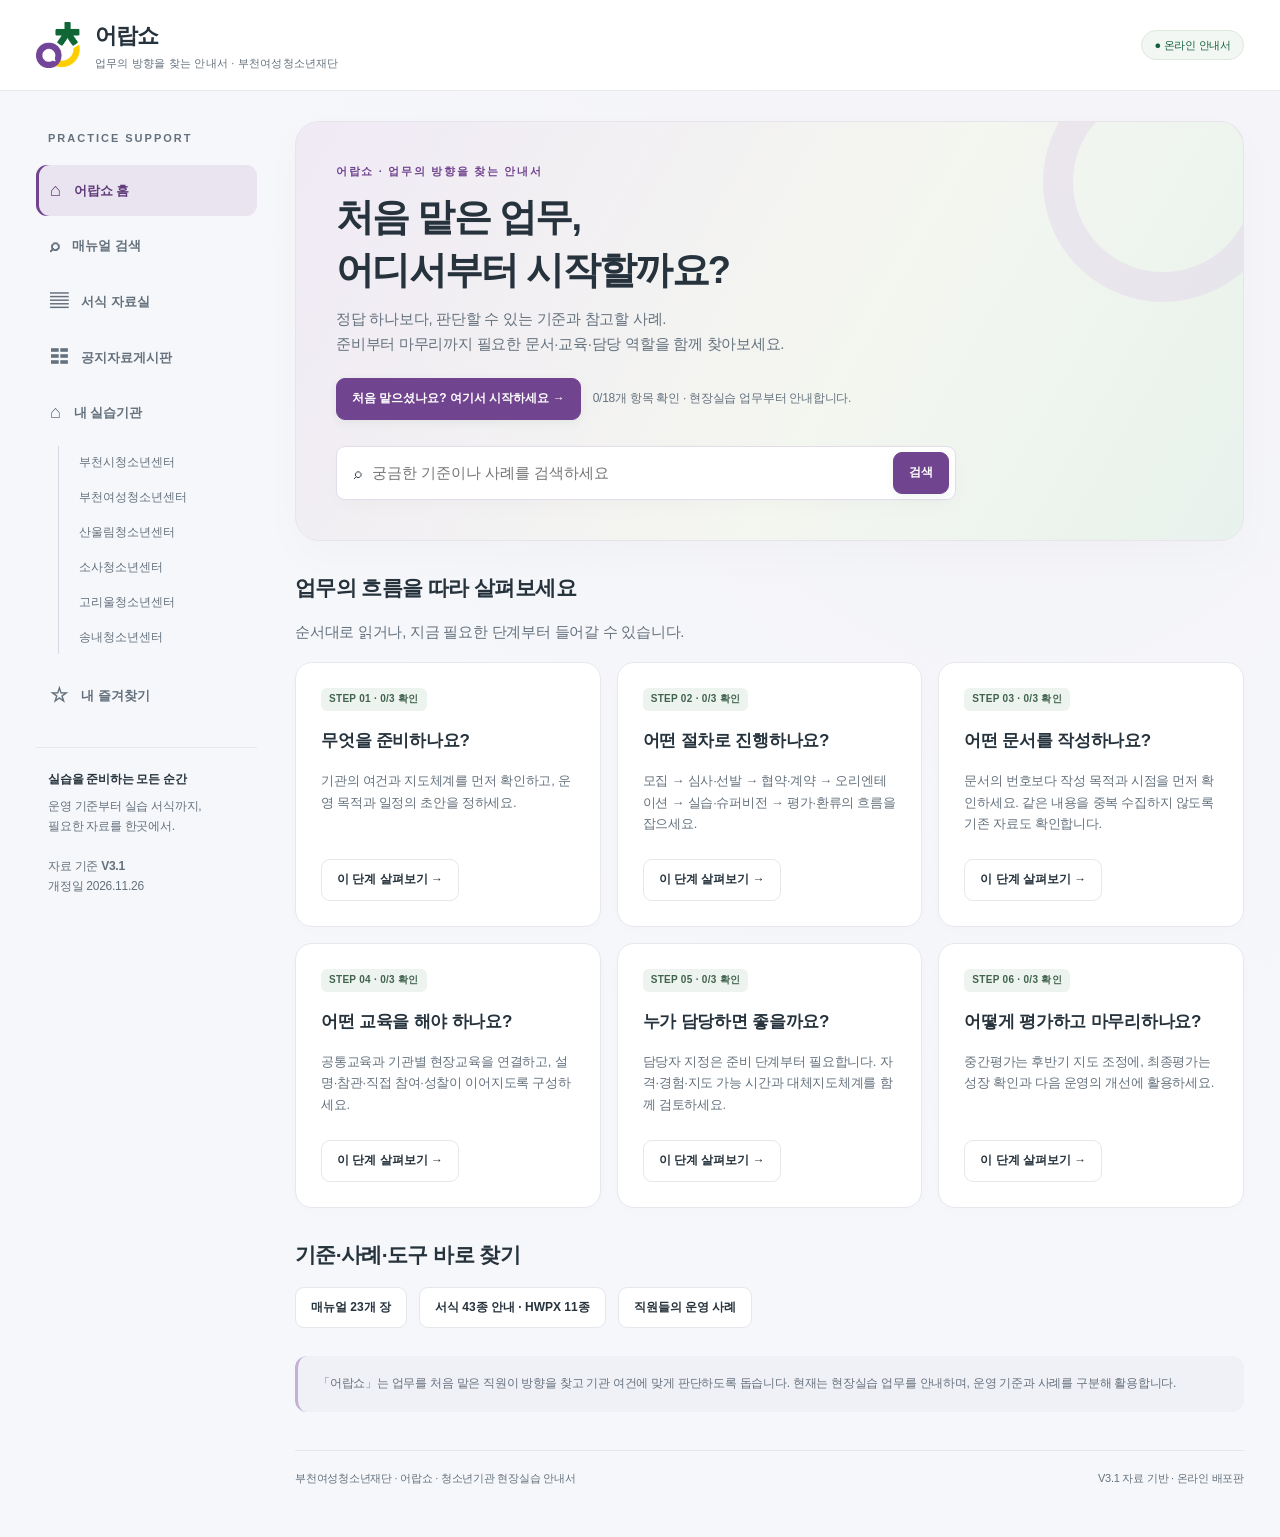
==== index.html @ 809177df "Reorder and simplify the homepage sidebar menu" ====
<!DOCTYPE html>
<html lang="ko"><head><meta charset="utf-8"><meta name="viewport" content="width=device-width,initial-scale=1"><meta name="theme-color" content="#164e47"><title>어랍쇼 · 업무의 방향을 찾는 안내서</title>
<style>
:root{--ink:#183d38;--green:#176456;--mint:#e6f0e9;--paper:#f5f6f2;--line:#dce3dd;--muted:#667873}*{box-sizing:border-box}body{margin:0;background:var(--paper);color:var(--ink);font-family:"Malgun Gothic","맑은 고딕",sans-serif;font-size:15px;line-height:1.65}button,input,select,textarea{font:inherit}button,a,input,select,textarea{outline-offset:4px}button,a{touch-action:manipulation}button{cursor:pointer}button:disabled{cursor:default;opacity:.5}a{color:inherit}header{background:#fff;border-bottom:1px solid var(--line);position:sticky;top:0;z-index:5}.top{max-width:1320px;margin:auto;display:flex;align-items:center;justify-content:space-between;padding:20px 36px;gap:20px}.brand{display:flex;gap:13px;align-items:center;text-decoration:none}.logo{display:grid;place-items:center;width:43px;height:43px;border-radius:14px;background:var(--green);color:#fff;font-size:24px;font-weight:bold}.brand strong{display:block;font-size:16px;letter-spacing:-.5px}.brand small{display:block;font-size:11px;color:var(--muted);letter-spacing:1px}.mode{font-size:12px;border:1px solid #ccd9d0;border-radius:30px;padding:5px 12px;color:var(--green)}.wrap{max-width:1320px;margin:auto;padding:30px 36px 50px;display:grid;grid-template-columns:205px minmax(0,1fr);gap:38px}aside{position:sticky;top:110px;height:max-content}aside .eyebrow{margin:8px 12px 17px;font-size:11px;letter-spacing:2px;color:var(--muted)}nav{display:grid;gap:7px}nav button{display:flex;gap:13px;align-items:center;background:none;border:0;text-align:left;color:var(--muted);padding:13px 16px;border-radius:9px;font-weight:600}nav button.active{background:var(--green);color:#fff}nav span{font-size:18px}.aside-note{border-top:1px solid var(--line);margin-top:38px;padding:22px 12px;font-size:12px;color:var(--muted)}.aside-note strong{display:block;color:var(--ink);margin-bottom:8px}main{min-width:0}.eyebrow{font-size:11px;letter-spacing:2px;font-weight:bold;color:var(--green)}h1{font-size:34px;line-height:1.4;letter-spacing:-1.6px;margin:10px 0}h2{font-size:21px;letter-spacing:-.6px;margin:0 0 8px}h3{font-size:17px;margin:6px 0}.sub{color:var(--muted);margin:0}.hero{border-radius:18px;background:#e6eee5;padding:34px 38px;position:relative;overflow:hidden}.hero:after{content:'↗';position:absolute;right:25px;top:0;font-size:180px;line-height:1.4;color:#c9ddcc;pointer-events:none}.hero>*{position:relative;z-index:1}.hero h1{max-width:650px}.hero p{max-width:600px}.hero .search{max-width:620px;margin-top:25px}.search{display:flex;align-items:center;gap:10px;background:#fff;border:1px solid #ccd9d0;border-radius:9px;padding:5px 6px 5px 17px}.search input{border:0;background:none;width:100%;min-width:0;padding:8px 0;outline:none}.btn{white-space:nowrap;flex-shrink:0;border:1px solid var(--line);background:#fff;border-radius:7px;padding:9px 15px;color:var(--ink);text-decoration:none;display:inline-flex;align-items:center;justify-content:center;gap:8px;font-size:13px;font-weight:600}.btn.primary{background:var(--green);color:#fff;border-color:var(--green)}.btn.danger{color:#a73e3e}.btn:hover{filter:brightness(.96)}.stats{display:grid;grid-template-columns:repeat(3,1fr);gap:15px;margin:22px 0 30px}.stat{background:#fff;border:1px solid var(--line);border-radius:11px;padding:18px 22px;display:flex;justify-content:space-between;align-items:center}.stat strong{font-size:28px;font-weight:500}.stat small{display:block;color:var(--muted);font-size:12px}.sectionhead{display:flex;justify-content:space-between;align-items:center;margin:27px 0 14px;gap:12px}.sectionhead h2{margin:0}.textbtn{border:0;background:none;color:var(--green);font-size:13px;padding:5px}.cards{display:grid;grid-template-columns:repeat(3,1fr);gap:16px}.card{background:#fff;border:1px solid var(--line);border-radius:12px;padding:23px;display:flex;flex-direction:column;gap:10px;min-width:0}.card p{font-size:13px;color:var(--muted);margin:0}.card .actions{margin-top:auto;padding-top:15px;display:flex;gap:8px;flex-wrap:wrap}.badge{display:inline-block;align-self:flex-start;font-size:11px;padding:3px 8px;border-radius:4px;background:var(--mint);color:var(--green);font-weight:bold}.card .number{font-size:12px;color:var(--muted)}.panel{background:#fff;border:1px solid var(--line);border-radius:12px;overflow:hidden}.notice-row{display:flex;align-items:center;gap:15px;width:100%;padding:17px 22px;border:0;border-bottom:1px solid #edf0eb;background:#fff;text-align:left;color:var(--ink)}.notice-row:last-child{border:0}.notice-row .title{flex:1}.notice-row small{color:var(--muted)}.bottom-note{margin-top:28px;padding:18px 20px;background:#ebeee7;border-radius:9px;font-size:12px;color:var(--muted)}.pagehead{margin:5px 0 25px}.toolbar{display:flex;gap:10px;align-items:center;flex-wrap:wrap;margin:20px 0}.toolbar .search{flex:1;min-width:200px}.toolbar select{padding:11px;border:1px solid var(--line);border-radius:7px;background:#fff;color:var(--ink)}.chips{display:flex;gap:7px;flex-wrap:wrap;margin:18px 0}.chip{border:1px solid var(--line);background:#fff;padding:6px 13px;border-radius:25px;color:var(--muted);font-size:12px}.chip.active{background:var(--ink);color:#fff;border-color:var(--ink)}.results-meta{font-size:12px;color:var(--muted);margin:16px 0}.result{display:block;width:100%;padding:22px;background:#fff;border:1px solid var(--line);border-radius:10px;text-align:left;margin-bottom:11px;color:var(--ink)}.result p{margin:8px 0 0;color:var(--muted);font-size:13px}.result h3{margin:7px 0}.result:hover{border-color:var(--green)}mark{background:#f7e69a;color:#173e37;padding:0 2px}.empty{text-align:center;padding:55px 20px;color:var(--muted);border:1px dashed var(--line);border-radius:12px}.manual-layout{display:grid;grid-template-columns:240px minmax(0,1fr);gap:20px}.toc{max-height:75vh;overflow:auto;position:sticky;top:120px;padding:16px;background:#fff;border:1px solid var(--line);border-radius:10px}.toc button{display:block;width:100%;text-align:left;border:0;background:none;padding:8px;color:var(--muted);font-size:12px;border-radius:5px}.toc button.active{background:var(--mint);color:var(--green);font-weight:bold}.article{background:#fff;border:1px solid var(--line);border-radius:12px;padding:28px}.prose{white-space:pre-wrap;overflow-wrap:anywhere;color:#344f49;font-size:14px;line-height:1.95}.article h2{font-size:23px;margin:14px 0 20px}.article-tools{display:flex;gap:8px;flex-wrap:wrap}.pager{display:flex;gap:6px;justify-content:center;margin:22px 0}.pager button{padding:6px 12px;border:1px solid var(--line);border-radius:5px;background:#fff}.pager button.active{background:var(--green);color:#fff}dialog{width:min(740px,calc(100% - 30px));max-height:90vh;border:0;border-radius:15px;padding:28px;color:var(--ink);box-shadow:0 30px 100px #14382e33}dialog::backdrop{background:#102c2966;backdrop-filter:blur(3px)}.dialoghead{display:flex;justify-content:space-between;align-items:center;gap:12px;margin-bottom:20px}.close{background:#eef1eb;border:0;border-radius:50%;width:32px;height:32px;color:var(--ink);font-size:20px}.field{display:grid;gap:5px;margin:14px 0}.field label{font-size:13px;font-weight:600}.field input,.field textarea,.field select{width:100%;border:1px solid #c9d5cd;border-radius:6px;padding:10px;background:#fff;color:var(--ink)}textarea{resize:vertical;min-height:170px}.row{display:flex;gap:12px;align-items:center;flex-wrap:wrap}.field.half{flex:1;min-width:160px}.hint{font-size:12px;color:var(--muted)}.toast{position:fixed;bottom:28px;left:50%;transform:translateX(-50%);background:var(--ink);color:white;border-radius:9px;padding:12px 24px;z-index:30;font-size:13px;max-width:90vw}.postmeta{font-size:12px;color:var(--muted);margin:10px 0 20px}.filelist{display:flex;gap:8px;flex-wrap:wrap;margin:18px 0}.fav{float:right;border:0;background:none;font-size:19px;color:#9a702b}footer{font-size:11px;color:var(--muted);margin-top:38px;padding-top:18px;border-top:1px solid var(--line);display:flex;justify-content:space-between;gap:10px}.setting{padding:25px;background:#fff;border:1px solid var(--line);border-radius:12px;margin:15px 0}.setting p{color:var(--muted);font-size:13px}.hidden{display:none!important}.skip{position:absolute;top:-80px}.skip:focus{top:0;background:white;z-index:50;padding:10px}input[type=checkbox]{accent-color:var(--green)}@media(max-width:1050px){.wrap{grid-template-columns:175px minmax(0,1fr);gap:22px;padding:25px}.cards{grid-template-columns:repeat(2,1fr)}.hero{padding:28px}.manual-layout{grid-template-columns:1fr}.toc{position:static;max-height:200px}}@media(max-width:720px){header{position:static}.top{padding:15px 18px}.brand strong{font-size:13px}.brand small{font-size:9px}.mode{display:none}.wrap{display:block;padding:12px 16px 30px}aside{position:static}aside .eyebrow,.aside-note{display:none}nav{display:flex;overflow:auto;gap:5px;margin:4px 0 23px}nav button{white-space:nowrap;padding:10px;font-size:12px}nav span{display:none}h1{font-size:27px}.hero{padding:24px}.hero:after{display:none}.stats{gap:7px;margin:14px 0 25px}.stat{padding:12px;display:block;font-size:12px}.stat strong{font-size:23px}.cards{grid-template-columns:1fr}.notice-row{padding:14px;gap:9px}.notice-row small{font-size:10px}.article{padding:20px}.sectionhead{flex-wrap:wrap}footer{display:block}.toolbar{align-items:stretch}.toolbar .search{flex-basis:100%}}@media print{body:has(dialog[open]) .wrap{display:none!important}header,aside,footer,.toolbar,.chips,.article-tools,.toc,.bottom-note,.btn,.fav{display:none!important}.wrap{display:block;padding:0}.article{border:0;padding:0}.prose{font-size:10pt}body{background:#fff}dialog[open]{position:static;max-height:none;width:100%;box-shadow:none}}
.flow-menu{display:grid;grid-template-columns:repeat(6,1fr);gap:8px;margin:24px 0}.flow-step{background:white;border:1px solid var(--line);border-radius:10px;padding:15px 10px;text-align:left;color:var(--ink)}.flow-step small,.flow-step strong{display:block}.flow-step small{font-size:11px;color:var(--muted)}.flow-step.selected{border:2px solid var(--green);background:var(--mint)}.flow-checks{display:grid;gap:12px;margin:16px 0}.flow-checks label{display:flex;gap:10px;padding:12px;background:var(--paper);border-radius:7px}.flow-checks input{width:18px;height:18px;flex-shrink:0;margin-top:4px}.flow-columns{display:grid;grid-template-columns:1fr 1fr;gap:28px;margin:26px 0}.flow-links{display:flex;gap:8px;flex-wrap:wrap}.flow-links .btn{white-space:normal;text-align:left}.document-list{margin:16px 0}.document-row{display:flex;justify-content:space-between;align-items:center;gap:16px;padding:16px 0;border-bottom:1px solid var(--line)}.document-row small{display:block;color:var(--muted);font-size:12px;margin-top:5px}.document-row .row{flex-shrink:0}.ref-link{border:0;border-bottom:1px solid var(--green);background:var(--mint);color:var(--green);font:inherit;padding:0 4px}.table-scroll{overflow-x:auto;margin:18px 0}table{border-collapse:collapse;width:100%;min-width:550px;font-size:13px}th,td{border:1px solid var(--line);padding:12px;text-align:left;vertical-align:top}th{background:var(--mint)}progress{accent-color:var(--green);max-width:100%}@media(max-width:900px){.flow-menu{grid-template-columns:repeat(3,1fr)}.flow-columns{grid-template-columns:1fr}.document-row{align-items:flex-start;flex-direction:column}.document-row .row{flex-wrap:wrap}.flow-checks{font-size:14px}}@media(max-width:480px){.flow-menu{grid-template-columns:repeat(2,1fr)}}
:root{--ink:#26333d;--green:#14613e;--mint:#eaf3ec;--paper:#f6f7fa;--line:#e4e7ec;--muted:#64717d;--purple:#71448f;--yellow:#ffcf00}body{background:radial-gradient(ellipse at 80% 0%,#eee8f433,transparent 55%),var(--paper);letter-spacing:-.25px}header{background:#ffffffed;backdrop-filter:blur(18px);border-bottom:1px solid #e7e9ee}.top{padding:18px 36px;max-width:1440px}.brand-logo{width:46px;height:49px;object-fit:contain}.brand strong{font-size:22px;font-weight:800;letter-spacing:-1px}.brand small{font-size:11px;letter-spacing:.2px}.mode{background:#f2f7f3;border-color:#dce8dd;font-size:11px}.wrap{max-width:1440px;grid-template-columns:225px minmax(0,1fr);gap:34px}aside{top:100px;max-height:calc(100vh - 115px);overflow:auto;padding-right:4px;scrollbar-width:thin}nav{gap:4px}nav button{border-radius:11px;padding:11px 14px;font-size:13px;transition:background .18s,color .18s}nav button:hover{background:#ede9f3;color:var(--purple)}nav button.active{background:#eae4f1;color:#603c7a;box-shadow:inset 3px 0 var(--purple)}.center-subnav{display:grid;border-left:1px solid #ddd5e5;margin:3px 0 12px 22px;padding-left:10px;gap:2px}.center-subnav button{font-size:11.5px;padding:7px 10px;font-weight:500}.center-subnav button.active{background:#eaf3ec;color:var(--green);box-shadow:none}.aside-note{margin-top:25px}.hero{background:linear-gradient(120deg,#f0eaf5 0%,#f4f6f0 58%,#e8f2ec 100%);border:1px solid #e7e4ec;border-radius:24px;padding:40px;box-shadow:0 15px 45px #233b2f06}.hero:after{content:'';width:180px;height:180px;right:-40px;top:-60px;border:30px solid #e0d4ea77;border-radius:50%;z-index:0}.hero h1{font-size:38px;letter-spacing:-1.7px}.hero .eyebrow{color:var(--purple)}.hero .search{border-color:#e3dce9;box-shadow:0 6px 20px #35224405;margin-top:26px}.hero .btn.primary{background:var(--purple);border-color:var(--purple)}.eyebrow{letter-spacing:1.7px}.card{border:1px solid #e6e8ee;border-radius:17px;box-shadow:0 4px 18px #28333d03;padding:25px;transition:transform .18s,box-shadow .18s}.card:hover{transform:translateY(-2px);box-shadow:0 10px 25px #28333d09}.card h3{line-height:1.6}.badge{border-radius:6px;background:#edf3ee;color:#41634e;font-size:10px;letter-spacing:.3px}.btn{border-radius:9px;padding:10px 15px;font-size:12px;transition:background .18s,box-shadow .18s}.btn.primary{box-shadow:0 3px 10px #14613e12}.source-link{background:white;border-color:#d8e1dc;color:#245c49}.article{border-radius:18px;padding:30px}.flow-step{border-radius:12px}.flow-step.selected{border-color:var(--purple);background:#f2edf7}.flow-checks label{background:#f7f8fa;border:1px solid #eceef2;border-radius:10px}.bottom-note{border-radius:12px;background:#f0f1f6;color:#66717d;border-left:3px solid #c4b0d5}.sectionhead{margin-top:30px}.sectionhead h2{font-size:21px}.center-tabs{display:flex;gap:6px;background:#e9ecf0;border-radius:12px;padding:5px;width:max-content;max-width:100%;margin:20px 0}.center-tabs button{padding:11px 20px;border:0;background:transparent;border-radius:9px;color:var(--muted);font-weight:600}.center-tabs button.active{background:white;color:var(--purple);box-shadow:0 2px 8px #26333d0c}.center-card{position:relative;overflow:hidden;min-height:210px}.center-card:nth-child(3n+1){border-top:3px solid var(--purple)}.center-card:nth-child(3n+2){border-top:3px solid var(--green)}.center-card:nth-child(3n){border-top:3px solid var(--yellow)}.center-card h2{font-size:19px}.center-number{font-size:12px;color:#8e82a0;letter-spacing:2px}.field input,.field textarea,.field select{border-radius:9px;background:#fbfcfd}.field input:focus,.field textarea:focus{outline:2px solid #c7b4d5;outline-offset:1px}.toast{border-radius:12px;background:#353144}.result{border-radius:13px}.ref-link{border-radius:4px}.center-grid{margin-top:26px}.table-scroll{border-radius:10px}.table-scroll table{overflow:hidden}
@media(max-width:1050px){.wrap{grid-template-columns:200px minmax(0,1fr);gap:22px;padding:24px}.hero{padding:30px}.hero h1{font-size:32px}.center-tabs button{padding:10px 14px}}@media(max-width:720px){.top{padding:15px 18px}.brand-logo{width:36px;height:38px}.brand strong{font-size:19px}.brand small{font-size:9px}.wrap{display:block;padding:14px 16px}aside{max-height:none;overflow:visible;padding:0}nav{display:flex;flex-wrap:wrap;overflow:visible;margin-bottom:22px;gap:5px}nav>button{font-size:11px;padding:8px 10px;background:#fff;border:1px solid var(--line)}.center-subnav{width:100%;order:20;display:flex;flex-wrap:wrap;border-left:0;margin:5px 0;padding:7px;background:#eeebf2;border-radius:10px}.center-subnav button{padding:6px 8px;background:#ffffffaa;font-size:10px}.hero{border-radius:18px;padding:25px}.hero h1{font-size:28px}.hero .row{align-items:flex-start}.hero .btn{white-space:normal;text-align:left}.hero .hint{display:block}.article{padding:20px}.center-tabs{width:100%}.center-tabs button{flex:1;font-size:12px;padding:10px 8px}.cards{gap:13px}.card{padding:22px}.center-card{min-height:190px}}
.admin-nav{margin-top:18px!important;border-top:1px solid var(--line)!important;border-radius:0 0 10px 10px!important;padding-top:18px!important;color:var(--purple)!important}.admin-login{max-width:560px;margin:30px auto}.admin-login input{letter-spacing:4px;font-size:20px}.admin-login input::placeholder{font-size:13px;letter-spacing:0}.admin-top{justify-content:space-between;margin-top:-10px}.admin-filters{display:flex;gap:18px;margin:24px 0;flex-wrap:wrap}.admin-filters label{display:grid;gap:6px;font-size:12px;color:var(--muted);min-width:170px}.admin-filters select,.admin-filters input{background:white;border:1px solid var(--line);border-radius:9px;padding:11px;color:var(--ink);font:inherit}.admin-stats{display:grid;grid-template-columns:repeat(2,1fr);gap:14px}.admin-stats .stat{margin:0;gap:15px;border-radius:14px}.admin-stats strong small{font-size:11px;text-align:right}.monthly-table{min-width:1050px}.monthly-table td,.monthly-table th{font-size:12px}.monthly-table .btn{padding:6px 9px}@media(max-width:720px){.admin-nav{order:30;width:100%;margin-top:8px!important}.admin-stats{grid-template-columns:1fr}.admin-filters label{min-width:140px;flex:1}}[data-person-remove]{width:16px!important;height:16px;padding:0;vertical-align:middle;margin-right:8px}.document-row .row .btn{max-width:100%;white-space:normal;overflow-wrap:anywhere}</style></head><body><a class="skip" href="#main">본문 바로가기</a><header><div class="top"><a class="brand" href="#home"><img class="brand-logo" src="[data-uri]" alt="부천여성청소년재단 로고"><div><strong>어랍쇼</strong><small>업무의 방향을 찾는 안내서 · 부천여성청소년재단</small></div></a><span class="mode">● 온라인 안내서</span></div></header><div class="wrap"><aside><p class="eyebrow">PRACTICE SUPPORT</p><nav aria-label="주 메뉴"><button data-nav="home" class="active"><span>⌂</span>어랍쇼 홈</button><button data-nav="manual"><span>⌕</span>매뉴얼 검색</button><button data-nav="forms"><span>▤</span>서식 자료실</button><button data-nav="board"><span>☷</span>공지자료게시판</button><button data-nav="centers"><span>⌂</span>내 실습기관</button><div class="center-subnav" aria-label="실습기관 선택"><button data-center="bucheon">부천시청소년센터</button><button data-center="women">부천여성청소년센터</button><button data-center="sanullim">산울림청소년센터</button><button data-center="sosa">소사청소년센터</button><button data-center="goriul">고리울청소년센터</button><button data-center="songnae">송내청소년센터</button></div><button data-nav="saved"><span>☆</span>내 즐겨찾기</button></nav><div class="aside-note">
<strong>실습을 준비하는 모든 순간</strong>운영 기준부터 실습 서식까지,<br>필요한 자료를 한곳에서.<br><br>자료 기준 <b>V3.1</b><br>개정일 2026.11.26
</div></aside>
<main id="main" tabindex="-1"><section class="hero"><div class="eyebrow">어랍쇼 · 업무의 방향을 찾는 안내서</div><h1>처음 맡은 업무,<br>어디서부터 시작할까요?</h1><p class="sub">정답 하나보다, 판단할 수 있는 기준과 참고할 사례.<br>준비부터 마무리까지 필요한 문서·교육·담당 역할을 함께 찾아보세요.</p><div class="row" style="margin-top:22px"><button class="btn primary" data-stage="prepare">처음 맡으셨나요? 여기서 시작하세요 →</button><span class="hint">0/18개 항목 확인 · 현장실습 업무부터 안내합니다.</span></div><div class="search"><span aria-hidden="true">⌕</span><input id="search" aria-label="궁금한 기준이나 사례를 검색하세요" placeholder="궁금한 기준이나 사례를 검색하세요" value=""><button class="btn primary" id="searchBtn">검색</button></div></section><div class="sectionhead"><h2>업무의 흐름을 따라 살펴보세요</h2></div><p class="sub">순서대로 읽거나, 지금 필요한 단계부터 들어갈 수 있습니다.</p><div class="cards" style="margin-top:18px"><article class="card"><span class="badge">STEP 01 · 0/3 확인</span><h3>무엇을 준비하나요?</h3><p>기관의 여건과 지도체계를 먼저 확인하고, 운영 목적과 일정의 초안을 정하세요.</p><div class="actions"><button class="btn" data-stage="prepare">이 단계 살펴보기 →</button></div></article><article class="card"><span class="badge">STEP 02 · 0/3 확인</span><h3>어떤 절차로 진행하나요?</h3><p>모집 → 심사·선발 → 협약·계약 → 오리엔테이션 → 실습·슈퍼비전 → 평가·환류의 흐름을 잡으세요.</p><div class="actions"><button class="btn" data-stage="process">이 단계 살펴보기 →</button></div></article><article class="card"><span class="badge">STEP 03 · 0/3 확인</span><h3>어떤 문서를 작성하나요?</h3><p>문서의 번호보다 작성 목적과 시점을 먼저 확인하세요. 같은 내용을 중복 수집하지 않도록 기존 자료도 확인합니다.</p><div class="actions"><button class="btn" data-stage="documents">이 단계 살펴보기 →</button></div></article><article class="card"><span class="badge">STEP 04 · 0/3 확인</span><h3>어떤 교육을 해야 하나요?</h3><p>공통교육과 기관별 현장교육을 연결하고, 설명·참관·직접 참여·성찰이 이어지도록 구성하세요.</p><div class="actions"><button class="btn" data-stage="education">이 단계 살펴보기 →</button></div></article><article class="card"><span class="badge">STEP 05 · 0/3 확인</span><h3>누가 담당하면 좋을까요?</h3><p>담당자 지정은 준비 단계부터 필요합니다. 자격·경험·지도 가능 시간과 대체지도체계를 함께 검토하세요.</p><div class="actions"><button class="btn" data-stage="people">이 단계 살펴보기 →</button></div></article><article class="card"><span class="badge">STEP 06 · 0/3 확인</span><h3>어떻게 평가하고 마무리하나요?</h3><p>중간평가는 후반기 지도 조정에, 최종평가는 성장 확인과 다음 운영의 개선에 활용하세요.</p><div class="actions"><button class="btn" data-stage="finish">이 단계 살펴보기 →</button></div></article></div><div class="sectionhead"><h2>기준·사례·도구 바로 찾기</h2></div><div class="row"><button class="btn" data-nav="manual">매뉴얼 23개 장</button><button class="btn" data-nav="forms">서식 43종 안내 · HWPX 11종</button><button class="btn" data-cases="true">직원들의 운영 사례</button></div><p class="bottom-note">「어랍쇼」는 업무를 처음 맡은 직원이 방향을 찾고 기관 여건에 맞게 판단하도록 돕습니다. 현재는 현장실습 업무를 안내하며, 운영 기준과 사례를 구분해 활용합니다.</p><footer><span>부천여성청소년재단 · 어랍쇼 · 청소년기관 현장실습 안내서</span>
<span>V3.1 자료 기반 · 온라인 배포판</span>
</footer></main></div><dialog id="modal"></dialog><dialog id="confirmModal"></dialog><div id="toast" class="toast hidden" role="status"></div><input id="restore" type="file" accept="application/json,.json" hidden=""><script src="site-data-1.js"></script>
<script src="site-data-2.js"></script>
<script src="site-data-3.js"></script>
<script>
const DATA=JSON.parse(window.EORAPSHOW_DATA_PARTS.join(""));
delete window.EORAPSHOW_DATA_PARTS
const $=s=>document.querySelector(s),esc=s=>String(s??'').replace(/[&<>"']/g,c=>({'&':'&amp;','<':'&lt;','>':'&gt;','"':'&quot;',"'":'&#39;'}[c]));
const KEY='bwyf-practice-v1';
const initial=()=>({schema:1,posts:[{id:'welcome',title:'어랍쇼 이용 안내',category:'공지',author:'어랍쇼',body:'서식 자료실에서 필요한 서식을 찾고, 매뉴얼 검색에서 운영 기준과 실무 사례를 확인하세요.\n\n게시글 초안·첨부파일·즐겨찾기는 현재 브라우저에만 저장됩니다. 기관 공동 기록은 담당자 관리 시스템에서 작성해 주세요.\n자료·백업 관리에서 JSON 백업 파일을 내려받을 수 있습니다.',pinned:true,date:'2026-10-15',views:0,files:[]}],favorites:[],customFiles:{}});
let state;try{state=JSON.parse(localStorage.getItem(KEY))||initial()}catch{state=initial()}
if(!state||state.schema!==1||!Array.isArray(state.posts)||!Array.isArray(state.favorites)||!state.customFiles)state=initial();
let page='home',query='',filter='전체',pageNo=1,currentManual=null,editId=null,toastTimer;
const formData=DATA.forms; const sections=DATA.sections;
function persist(next=state){try{localStorage.setItem(KEY,JSON.stringify(next));state=next;return true}catch{toast('저장 공간이 부족하거나 저장이 제한되어 있습니다. 첨부를 줄이거나 백업 후 정리해 주세요.');return false}}
function toast(t){$('#toast').textContent=t;$('#toast').classList.remove('hidden');clearTimeout(toastTimer);toastTimer=setTimeout(()=>$('#toast').classList.add('hidden'),4000)}
function download(name,content,type){const a=document.createElement('a'),url=URL.createObjectURL(new Blob([content],{type}));a.href=url;a.download=name;a.click();setTimeout(()=>URL.revokeObjectURL(url),1000)}
function binary64(s){return Uint8Array.from(atob(s),c=>c.charCodeAt(0))}
function favorite(id){let n=structuredClone(state);n.favorites=n.favorites.includes(id)?n.favorites.filter(x=>x!==id):[...n.favorites,id];if(persist(n))render()}
function star(id){return `<button class="fav" data-fav="${id}" aria-label="${state.favorites.includes(id)?'즐겨찾기 해제':'즐겨찾기 추가'}" aria-pressed="${state.favorites.includes(id)}">${state.favorites.includes(id)?'★':'☆'}</button>`}
function highlight(t,q=query){if(!q.trim())return esc(t);let pattern=q.trim().split(/\s+/).map(x=>x.replace(/[.*+?^${}()|[\]\\]/g,'\\$&')).join('|');return esc(t).replace(new RegExp(pattern,'gi'),m=>`<mark>${m}</mark>`)}
function match(t){return query.trim().toLowerCase().split(/\s+/).every(x=>t.toLowerCase().includes(x))}

function footer(){
return `<footer><span>부천여성청소년재단 · 어랍쇼 · 청소년기관 현장실습 안내서</span>
<span>V3.1 자료 기반 · 온라인 배포판</span>
</footer>`}
function head(k,t,d){return `<div class="pagehead"><div class="eyebrow">${k}</div><h1>${t}</h1><p class="sub">${d}</p></div>`}
function searchBox(ph){return `<div class="search"><span aria-hidden="true">⌕</span><input id="search" aria-label="${ph}" placeholder="${ph}" value="${esc(query)}"><button class="btn primary" id="searchBtn">검색</button></div>`}
function chips(items){return `<div class="chips">${items.map(x=>`<button class="chip ${filter===x?'active':''}" data-filter="${x}">${x}</button>`).join('')}</div>`}
function formCard(f){let ready=state.customFiles[f.id]||f.file;return `<div class="card"><div>${star(f.id)}<span class="badge">${f.category}</span></div><div class="number">서식 ${f.id} · HWPX</div><h3>${esc(f.title)}</h3><p>${ready?'원본 배치 유지용 글상자 서식 · 한글 편집 가능':'원본 서식 열람 가능 · HWPX 변환 검수 중'}</p><div class="actions"><button class="btn" data-form="${f.id}">내용 보기</button><button class="btn primary" data-download="${f.id}" ${ready?'':'disabled'}>${ready?'↓ HWPX':'파일 준비 중'}</button></div></div>`}
function home(){let done=stages.reduce((n,x)=>n+stageProgress(x),0),next=stages.find(x=>stageProgress(x)<x.tasks.length)||stages[0];return `<section class="hero"><div class="eyebrow">어랍쇼 · 업무의 방향을 찾는 안내서</div><h1>처음 맡은 업무,<br>어디서부터 시작할까요?</h1><p class="sub">정답 하나보다, 판단할 수 있는 기준과 참고할 사례.<br>준비부터 마무리까지 필요한 문서·교육·담당 역할을 함께 찾아보세요.</p><div class="row" style="margin-top:22px"><button class="btn primary" data-stage="${next.id}">${done?'이어서 확인하기':'처음 맡으셨나요? 여기서 시작하세요'} →</button><span class="hint">${done}/18개 항목 확인 · 현장실습 업무부터 안내합니다.</span></div>${searchBox('궁금한 기준이나 사례를 검색하세요')}</section><div class="sectionhead"><h2>업무의 흐름을 따라 살펴보세요</h2></div><p class="sub">순서대로 읽거나, 지금 필요한 단계부터 들어갈 수 있습니다.</p><div class="cards" style="margin-top:18px">${stages.map((x,i)=>`<article class="card"><span class="badge">STEP 0${i+1} · ${stageProgress(x)}/3 확인</span><h3>${x.title}</h3><p>${x.intro}</p><div class="actions"><button class="btn" data-stage="${x.id}">이 단계 살펴보기 →</button></div></article>`).join('')}</div><div class="sectionhead"><h2>기준·사례·도구 바로 찾기</h2></div><div class="row"><button class="btn" data-nav="manual">매뉴얼 23개 장</button><button class="btn" data-nav="forms">서식 43종 안내 · HWPX 11종</button><button class="btn" data-cases="true">직원들의 운영 사례</button></div><p class="bottom-note">「어랍쇼」는 업무를 처음 맡은 직원이 방향을 찾고 기관 여건에 맞게 판단하도록 돕습니다. 현재는 현장실습 업무를 안내하며, 운영 기준과 사례를 구분해 활용합니다.</p>`}

function forms(){let catalog=DATA.catalog.filter(d=>match(d.title+' '+d.text));let found=formData.filter(f=>(filter==='전체'||f.category===filter)&&match(f.title+' '+f.id+' '+f.text));return head('FORM LIBRARY','서식 자료실','원본 배치를 맞춘 글상자 서식입니다. 배포 ZIP의 fonts 폴더에 있는 Noto Forms KR 글꼴 2개를 설치한 뒤 한글에서 열어 주세요.')+`<div class="toolbar">${searchBox('서식명 또는 내용 검색')}<a class="btn" href="${DATA.formsSource}" target="_blank" rel="noopener">Google Docs 원본 ↗</a></div>`+chips(['전체','모집·협약','실습 운영','평가·수료'])+`<div class="results-meta">전체 11종 중 ${found.length}종</div><div class="cards">${found.map(formCard).join('')}</div>`+(found.length?'':'<div class="empty">검색 결과가 없습니다. 다른 검색어를 입력해 주세요.</div>')+`<div class="sectionhead"><h2>매뉴얼 표준서식 연결 안내</h2></div><p class="hint">매뉴얼 01~43번과 별도 서식 모음 3-1~3-11번은 서로 다른 번호 체계입니다. 아래 관련 서식을 확인해 주세요. 이 목록은 상단 분류 필터와 별개이며 검색어로 검색됩니다.</p>${documentList(catalog.map(d=>d.number))}`}
function getSections(){return window.EORAPSHOW_MANUAL?.sections||sections}
function manual(){let list=getSections(); if(currentManual){let m=list.find(x=>x.id===currentManual);if(!m){currentManual=null;return manual()}return head('PRACTICE MANUAL','매뉴얼 읽기','운영 기준과 실무 사례를 목차별로 확인하세요.')+`<div class="article-tools" style="margin-bottom:18px"><button class="btn" id="backSearch">← 검색·목록</button><a class="btn" href="${DATA.manualSource}" target="_blank" rel="noopener">Google Docs 원본 ↗</a><button class="btn" id="print">인쇄</button></div><div class="manual-layout"><div class="toc" aria-label="매뉴얼 목차">${list.map(x=>`<button class="${x.id===m.id?'active':''}" data-manual="${x.id}">${esc(x.title)}</button>`).join('')}</div><article class="article">${star(m.id)}<span class="badge">${m.group}</span><h2>${esc(m.title)}</h2><div class="prose">${linkedManual(m.text)}</div></article></div>`}let found=list.filter(m=>(filter==='전체'||m.group===filter)&&match(m.title+' '+m.text));return head('PRACTICE MANUAL','매뉴얼 검색','운영 기준과 사례의 본문 전체를 검색합니다. 띄어 쓴 검색어는 모두 포함한 장을 찾습니다.')+`<div class="toolbar">${searchBox('예: 슈퍼비전, 출근부, 안전, 실습시간')}<a class="btn source-link" href="${DATA.manualSource}" target="_blank" rel="noopener">Google Docs 원본 ↗</a></div>`+chips(['전체','운영 기준','운영 실무편'])+`<div class="results-meta" role="status">${query?'검색 결과':'전체 목차'} ${found.length}개 장 · 자료 기준 ${esc(
state.manualVersion||'V3.1'
)}</div>`+found.map(m=>{let pos=m.text.toLowerCase().indexOf(query.trim().split(/\s+/)[0].toLowerCase()),start=Math.max(0,pos-60),snippet=m.text.slice(start,start+180);return `<button class="result" data-manual="${m.id}"><span class="badge">${m.group}</span><h3>${highlight(m.title)}</h3><p>${start?'…':''}${highlight(snippet)}${m.text.length>start+180?'…':''}</p></button>`}).join('')+(found.length?'':'<div class="empty">일치하는 내용이 없습니다. 짧은 단어로 다시 검색해 보세요.</div>')}
function sortedPosts(){return [...state.posts].sort((a,b)=>Number(b.pinned)-Number(a.pinned)||b.date.localeCompare(a.date))}
function postRow(p){return `<button class="notice-row" data-post="${esc(p.id)}"><span class="badge">${p.pinned?'고정':esc(p.category)}</span><span class="title">${esc(p.title)}${p.files?.length?' ▧':''}</span><small>${esc(p.date)}</small></button>`}
function board(){let found=sortedPosts().filter(p=>(filter==='전체'||p.category===filter)&&match(p.title+' '+p.body+' '+p.author));let pages=Math.max(1,Math.ceil(found.length/8));pageNo=Math.min(pageNo,pages);return head('COMMUNITY BOARD','공지·자료 게시판','운영 공지, 실무 자료와 질문을 정리하는 공간입니다.')+`<div class="bottom-note" style="margin-top:0">현재 게시글·첨부는 이 브라우저에 저장됩니다. 온라인 공동 게시판은 서버 연결 후 사용할 수 있습니다.</div><div class="toolbar">${searchBox('제목·본문·작성자 검색')}<button class="btn primary" id="newPost">+ 글쓰기</button></div>`+chips(['전체','공지','자료','질문','운영 사례'])+`<div class="results-meta">총 ${found.length}개 게시글</div><div class="panel">${found.slice((pageNo-1)*8,pageNo*8).map(postRow).join('')}</div>`+(found.length?'':'<div class="empty">게시글이 없습니다.</div>')+`<div class="pager">${Array.from({length:pages},(_,i)=>`<button data-pageno="${i+1}" class="${pageNo===i+1?'active':''}" aria-label="${i+1}페이지">${i+1}</button>`).join('')}</div>`}
function saved(){let fs=formData.filter(f=>state.favorites.includes(f.id)),ms=getSections().filter(m=>state.favorites.includes(m.id));return head('MY BOOKMARKS','내 즐겨찾기','다시 찾고 싶은 서식과 매뉴얼을 모아두세요.')+`<h2>서식 ${fs.length}</h2><div class="cards">${fs.map(formCard).join('')}</div><h2 style="margin-top:28px">매뉴얼 ${ms.length}</h2>`+ms.map(m=>`<button class="result" data-manual="${m.id}">${esc(m.title)} →</button>`).join('')+(!fs.length&&!ms.length?'<div class="empty">자료의 ☆ 버튼을 누르면 여기에 표시됩니다.</div>':'')}
function settings(){return head('DATA MANAGEMENT','자료·백업 관리','로컬 자료를 보관하고 온라인 전환에 필요한 데이터를 준비하세요.')+`<section class="setting"><h2>데이터 백업·복원</h2><p>업무 체크리스트, 센터 자료·첨부, 차수·기관별 인원·이력서·명단·월별 실적, 게시글, 즐겨찾기, 교체한 HWPX와 매뉴얼을 JSON 파일로 보관합니다. 복원은 현재 자료를 덮어씁니다.</p><div class="row"><button class="btn primary" id="backup">↓ 전체 백업</button><button class="btn" id="restoreBtn">백업 복원</button></div></section><section class="setting"><h2>HWPX 파일 관리</h2><p>검토한 한글 파일을 서식별로 등록하거나 교체합니다. ZIP 기반 HWPX 문서 구조를 확인합니다. 파일당 최대 5MB이며 브라우저 저장 한도의 영향을 받습니다.</p><div class="field"><label for="formSelect">대상 서식</label><select id="formSelect">${formData.map(f=>`<option value="${f.id}">${f.id} ${esc(f.title)}</option>`).join('')}</select></div><div class="field"><label for="hwpxFile">HWPX 선택</label><input id="hwpxFile" type="file" accept=".hwpx"></div><button class="btn" id="registerHwpx">파일 등록</button></section><section class="setting"><h2>매뉴얼 갱신</h2><p>원문에서 복사한 전체 텍스트(.txt)를 가져옵니다. ‘Ⅰ-1. 제목’과 ‘Ⅱ-1. 제목’ 형식의 장 구분을 사용합니다. 갱신 전 백업을 권장합니다.</p><div class="field"><label for="manualFile">매뉴얼 텍스트</label><input id="manualFile" type="file" accept=".txt"></div><button class="btn" id="updateManual">새 매뉴얼 적용</button></section>
<section class="setting"><h2>온라인 전환 준비</h2>

<p>이 HTML은 외부 라이브러리 없이 GitHub Pages에서 실행할 수 있습니다. 다만 GitHub Pages는 정적 호스팅이므로 게시글·파일·자료 수정 내용은 현재 브라우저에만 저장되고 다른 사용자와 공유되지 않습니다. 담당자 관리 화면의 비밀번호·테스트 접속도 UI 검토용이며 실제 인증 기능이 아닙니다. 공개 운영 전에는 API·데이터베이스·사용자 인증·권한 관리·업로드 파일 검사 기능을 별도 서버에 연결해야 합니다.</p>
<a class="btn" href="온라인전환안내.md" download>온라인 전환 안내 ↓</a></section>`}
function render(){if(page!=='admin')adminUnlocked=false;document.querySelectorAll('nav button').forEach(b=>b.classList.toggle('active',b.dataset.nav===page||(page==='centers'&&centerTab!=='overview'&&b.dataset.center===currentCenter)));$('#main').innerHTML=({home,workflow,forms,manual,centers:centerView,board,saved,settings,admin:adminView}[page]||home)()+footer();bindSearch();bindAdmin()}
function navigate(p){if(page==='admin'&&p!=='admin'){adminUnlocked=false;$('#modal').close()}if(p==='centers')centerTab='overview';page=p;query='';filter='전체';pageNo=1;currentManual=null;location.hash=p;render();window.scrollTo(0,0)}
function bindSearch(){let input=$('#search');if(input){input.addEventListener('keydown',e=>{if(e.key==='Enter')doSearch()});$('#searchBtn').onclick=doSearch}}
function doSearch(){query=$('#search').value.trim();pageNo=1;if(page==='home'){page='manual';filter='전체';location.hash='manual'}render()}
function askConfirm(message){return new Promise(resolve=>{let d=$("#confirmModal");d.innerHTML=`<h2>확인</h2><p>${esc(message)}</p><div class="row"><button class="btn primary" id="confirmYes">확인</button><button class="btn" id="confirmNo">취소</button></div>`;let done=v=>{d.close();resolve(v)};$("#confirmYes").onclick=()=>done(true);$("#confirmNo").onclick=()=>done(false);d.oncancel=e=>{e.preventDefault();done(false)};d.showModal()})}
function showDialog(html){$('#modal').innerHTML=html;$('#modal').showModal()}
function dialogHead(title){return `<div class="dialoghead"><h2>${esc(title)}</h2><button class="close" data-close aria-label="닫기">×</button></div>`}
function openForm(id){let f=formData.find(f=>f.id===id);showDialog(dialogHead(f.title)+`<p class="hint">서식 ${f.id} · 아래는 검색·열람용 텍스트입니다. 표와 인쇄 레이아웃은 원본 문서 또는 HWPX에서 확인하세요.</p><div class="prose">${esc(f.text)}</div><div class="row" style="margin-top:20px"><a class="btn" href="${f.url}" target="_blank" rel="noopener">원본 서식 ↗</a><button class="btn primary" data-download="${id}" ${state.customFiles[id]||f.file?'':'disabled'}>HWPX 다운로드</button></div>`)}
function downloadForm(id){let f=formData.find(x=>x.id===id),file=state.customFiles[id]?.data||f.file;if(!file)return toast('파일 검수 완료 후 등록할 수 있습니다.');download(`${f.id}_${f.title}.hwpx`,binary64(file),'application/hwp+zip');if(!state.customFiles[id])toast('원본 배치 유지용 글상자 서식입니다. 동봉한 Noto Forms KR 글꼴을 설치해 주세요.')}
function openPost(id){let p=state.posts.find(x=>x.id===id);if(!p)return;let n=structuredClone(state);n.posts.find(x=>x.id===id).views++;persist(n);p=state.posts.find(x=>x.id===id);showDialog(dialogHead(p.title)+`<span class="badge">${esc(p.category)}</span><div class="postmeta">${esc(p.author)} · ${esc(p.date)} · 열람 ${p.views}회</div><div class="prose">${esc(p.body)}</div><div class="filelist">${(p.files||[]).map((f,i)=>`<button class="btn" data-attachment="${id}" data-index="${i}">↓ ${esc(f.name)}</button>`).join('')}</div><div class="row"><button class="btn" data-edit="${id}">수정</button><button class="btn danger" data-delete="${id}">삭제</button><button class="btn" id="print">인쇄</button></div>`)}
function editor(id=null){editId=id;let p=state.posts.find(x=>x.id===id)||{title:'',body:'',author:'',category:'공지',files:[]};showDialog(dialogHead(id?'게시글 수정':'새 게시글')+`<form id="postForm"><div class="row"><div class="field half"><label for="category">분류</label><select id="category">${['공지','자료','질문','운영 사례'].map(x=>`<option ${x===p.category?'selected':''}>${x}</option>`).join('')}</select></div><div class="field half"><label for="author">작성자</label><input id="author" required maxlength="40" value="${esc(p.author)}"></div></div><div class="field"><label for="title">제목</label><input id="title" required maxlength="120" value="${esc(p.title)}"></div><div class="field"><label for="body">내용</label><textarea id="body" required maxlength="30000">${esc(p.body)}</textarea></div><label><input type="checkbox" id="pinned" ${p.pinned?'checked':''}> 상단 공지로 고정</label><div class="field"><label for="attachments">첨부파일 추가 (합계 최대 2MB, 최대 3개)</label><input type="file" id="attachments" multiple accept=".pdf,.hwpx,.hwp,.docx,.xlsx,.png,.jpg,.jpeg,.txt,.zip"></div><p class="hint">${p.files.length?`기존 첨부 ${p.files.length}개 유지 · <label><input type="checkbox" id="removeFiles"> 기존 첨부 삭제</label>`:'첨부가 없어도 등록할 수 있습니다.'}</p><div class="row"><button class="btn primary" type="submit">저장하기</button><button class="btn" type="button" data-close>취소</button></div><p id="formError" role="alert" style="color:#a73e3e"></p></form>`);$('#postForm').onsubmit=savePost}
const readBase64=file=>new Promise((resolve,reject)=>{let r=new FileReader();r.onload=()=>resolve(r.result.split(',')[1]);r.onerror=reject;r.readAsDataURL(file)});
async function savePost(e){e.preventDefault();let old=state.posts.find(x=>x.id===editId),files=$('#removeFiles')?.checked?[]:[...(old?.files||[])],chosen=[...$('#attachments').files],allowed=/\.(pdf|hwpx|hwp|docx|xlsx|png|jpe?g|txt|zip)$/i;if(files.length+chosen.length>3)return $('#formError').textContent='첨부는 최대 3개까지 등록해 주세요.';if(chosen.some(f=>!allowed.test(f.name)))return $('#formError').textContent='지원하는 파일 형식을 선택해 주세요.';if(files.reduce((n,f)=>n+f.size,0)+chosen.reduce((n,f)=>n+f.size,0)>2*1024*1024)return $('#formError').textContent='첨부파일 합계는 2MB 이하로 선택해 주세요.';let title=$('#title').value.trim(),body=$('#body').value.trim(),author=$('#author').value.trim();if(!title||!body||!author)return $('#formError').textContent='제목, 내용, 작성자를 입력해 주세요.';let btn=e.submitter;btn.disabled=true;try{for(let f of chosen)files.push({name:f.name,size:f.size,type:f.type,data:await readBase64(f)});let p={id:editId||crypto.randomUUID(),title,body,author,category:$('#category').value,pinned:$('#pinned').checked,date:old?.date||new Intl.DateTimeFormat('sv-SE',{timeZone:'Asia/Seoul'}).format(new Date()),views:old?.views||0,files};let n=structuredClone(state);n.posts=editId?n.posts.map(x=>x.id===editId?p:x):[p,...n.posts];if(persist(n)){$('#modal').close();render();toast('게시글을 저장했습니다.')}}catch{$('#formError').textContent='파일을 읽지 못했습니다. 다시 선택해 주세요.'}finally{btn.disabled=false}}
document.addEventListener('click',async e=>{let b=e.target.closest('button,[data-nav]');if(!b)return;let d=b.dataset;if(d.nav)return navigate(d.nav);if(d.close!==undefined)return $('#modal').close();if(d.fav)return favorite(d.fav);if(d.filter){filter=d.filter;pageNo=1;return render()}if(d.form)return openForm(d.form);if(d.download)return downloadForm(d.download);if(d.manual){$('#modal').close();query='';page='manual';currentManual=d.manual;location.hash='manual';render();window.scrollTo(0,0);return}if(d.post)return openPost(d.post);if(d.edit){$('#modal').close();return editor(d.edit)}if(d.delete){if(await askConfirm('이 게시글을 삭제하시겠습니까? 백업 파일이 있다면 복원할 수 있습니다.')){let n=structuredClone(state);n.posts=n.posts.filter(x=>x.id!==d.delete);if(persist(n)){$('#modal').close();render();toast('게시글을 삭제했습니다.')}}return}if(d.attachment){let f=state.posts.find(x=>x.id===d.attachment).files[+d.index];return download(f.name,binary64(f.data),'application/octet-stream')}if(d.pageno){pageNo=+d.pageno;return render()}switch(b.id){case'newPost':return editor();case'backSearch':currentManual=null;return render();case'print':return window.print();case'backup':return download('어랍쇼_백업.json',JSON.stringify(state,null,2),'application/json');case'restoreBtn':$('#restore').value='';return $('#restore').click();case'registerHwpx':return registerHwpx();case'updateManual':return updateManual()}});
async function registerHwpx(){let f=$('#hwpxFile').files[0];if(!f||!f.name.toLowerCase().endsWith('.hwpx'))return toast('HWPX 파일을 선택해 주세요.');if(f.size>5*1024*1024)return toast('5MB 이하의 파일을 선택해 주세요.');let bytes=new Uint8Array(await f.arrayBuffer()),raw=new TextDecoder('latin1').decode(bytes);if(bytes[0]!==80||bytes[1]!==75||!raw.includes('Contents/content.hpf')||!raw.includes('Contents/section0.xml'))return toast('HWPX 문서 구조를 확인할 수 없습니다. 한글에서 HWPX로 저장한 파일을 선택해 주세요.');let n=structuredClone(state);n.customFiles[$('#formSelect').value]={name:f.name,data:await readBase64(f)};if(persist(n))toast('HWPX 파일을 등록했습니다.')}
async function updateManual(){let f=$('#manualFile').files[0];if(!f)return toast('텍스트 파일을 선택해 주세요.');if(f.size>2*1024*1024)return toast('2MB 이하 텍스트를 선택해 주세요.');let text=await f.text(),heads=[...text.matchAll(/^[ⅠⅡ]+-\d+\. .+$/gm)];if(heads.length<2)return toast('장 제목을 찾지 못했습니다. Ⅰ-1. 제목 형식을 확인해 주세요.');let seen=new Map;heads.forEach((m,i)=>seen.set(m[0],{id:'u'+m[0].split('.')[0],title:m[0],group:m[0].startsWith('Ⅰ-')?'운영 기준':'운영 실무편',text:text.slice(m.index+m[0].length,heads[i+1]?.index??text.length).trim()}));if(!await askConfirm(`${seen.size}개 장으로 매뉴얼을 교체하시겠습니까?`))return;let n=structuredClone(state);n.manualSections=[...seen.values()];n.manualVersion=f.name;if(persist(n))toast('매뉴얼을 갱신했습니다.')}
function validBackup(n){let b64=s=>typeof s==='string'&&/^[A-Za-z0-9+/]*={0,2}$/.test(s);return n&&validCenterData(n)&&validAdminData(n)&&(!n.workflowChecks||(typeof n.workflowChecks==='object'&&!Array.isArray(n.workflowChecks)&&Object.entries(n.workflowChecks).every(([k,v])=>stages.some(s=>s.tasks.some((_,i)=>k===s.id+'-'+i))&&typeof v==='boolean')))&&n.schema===1&&Array.isArray(n.posts)&&n.posts.length<=500&&n.posts.every(p=>typeof p.id==='string'&&/^[\w-]+$/.test(p.id)&&['title','body','author','date'].every(k=>typeof p[k]==='string')&&['공지','자료','질문','운영 사례'].includes(p.category)&&typeof p.views==='number'&&typeof p.pinned==='boolean'&&Array.isArray(p.files)&&p.files.length<=3&&p.files.every(f=>typeof f.name==='string'&&typeof f.size==='number'&&b64(f.data)))&&Array.isArray(n.favorites)&&n.favorites.every(x=>typeof x==='string')&&n.customFiles&&Object.entries(n.customFiles).every(([k,v])=>formData.some(f=>f.id===k)&&b64(v.data))&&(!n.manualSections||(Array.isArray(n.manualSections)&&n.manualSections.every(m=>['id','title','group','text'].every(k=>typeof m[k]==='string')&&/^[\wⅠⅡ-]+$/.test(m.id))))}
$('#restore').onchange=async()=>{let f=$('#restore').files[0];if(!f)return;if(f.size>15*1024*1024)return toast('15MB 이하 백업 파일을 선택해 주세요.');try{let n=JSON.parse(await f.text());if(!validBackup(n))throw Error();if(await askConfirm('현재 로컬 데이터를 백업 내용으로 덮어쓰시겠습니까?')&&persist(n)){render();toast('백업을 복원했습니다.')}}catch{toast('어랍쇼 백업 파일의 형식을 확인해 주세요.')}};
const stages=[
{id:'prepare',title:'무엇을 준비하나요?',short:'준비',intro:'기관의 여건과 지도체계를 먼저 확인하고, 운영 목적과 일정의 초안을 정하세요.',tasks:['기관·지도자 요건과 지도 가능 시간을 확인했다','실습 목적·인원·일정·공간·장비를 정리했다','안전·권익·개인정보 보호와 비상연락 체계를 점검했다'],criteria:['Ⅰ-2.','Ⅰ-4.'],cases:['Ⅱ-4.','Ⅱ-5.'],docs:[14,36,38,18,19],education:'실습지도자 사전회의에서 교육목표·지도역할·안전대응을 공유하세요.',owner:'기관장·실습총괄자가 운영 여건을 확인하고, 주실습지도자와 안전·행정 담당자가 함께 준비합니다.',result:'운영계획 초안과 실습 개시 전 점검 결과'},
{id:'process',title:'어떤 절차로 진행하나요?',short:'절차',intro:'모집 → 심사·선발 → 협약·계약 → 오리엔테이션 → 실습·슈퍼비전 → 평가·환류의 흐름을 잡으세요.',tasks:['모집·심사·선발·배치 일정과 기준을 정했다','대학·실습생과 협약·계약 및 필요서류를 확인했다','주차별 교육·현장활동·중간평가·최종평가 일정을 연결했다'],criteria:['Ⅰ-3.','Ⅰ-5.','Ⅰ-6.','Ⅰ-7.'],cases:['Ⅱ-2.','Ⅱ-3.','Ⅱ-6.','Ⅱ-8.'],docs:[1,2,3,4,5,6,15,16,17,39,40,41],education:'일정은 기관 사업과 연동하고, 교육 직후 관련 현장활동을 배치하는 사례를 참고하세요.',owner:'실습총괄자가 전체 일정을 조정하고, 지도자·프로그램 담당자·행정 담당자가 단계별 실행을 맡습니다.',result:'담당과 기한이 명확한 운영 일정'},
{id:'documents',title:'어떤 문서를 작성하나요?',short:'문서',intro:'문서의 번호보다 작성 목적과 시점을 먼저 확인하세요. 같은 내용을 중복 수집하지 않도록 기존 자료도 확인합니다.',tasks:['작성자·확인자·작성 시점과 제출처를 정했다','협약·계약과 출근·일지·목표·평가 기록을 준비했다','개인정보 접근권한·보관기간·관리 주체를 확인했다'],criteria:['Ⅰ-11.'],cases:['Ⅱ-4.','Ⅱ-10.'],docs:[5,6,7,8,9,10,11,12,13,18,21,25,30,31,32,33],education:'작성 전에 실습생과 지도자에게 일지·출근부·평가 기록의 작성 방법을 안내하세요.',owner:'행정 담당자가 공문·증빙을 관리하고, 작성자와 확인자는 문서별로 지정합니다.',result:'작성·확인·보관 책임을 정한 문서 목록'},
{id:'education',title:'어떤 교육을 해야 하나요?',short:'교육',intro:'공통교육과 기관별 현장교육을 연결하고, 설명·참관·직접 참여·성찰이 이어지도록 구성하세요.',tasks:['오리엔테이션에 기관 이해·안전·권익·개인정보 교육을 포함했다','교육 목표·대상·시기·담당·자료를 정했다','교육 후 현장활동·슈퍼비전·성찰 시간을 연결했다'],criteria:['Ⅰ-4.','Ⅰ-5.','Ⅰ-6.','Ⅰ-7.'],cases:['Ⅱ-5.','Ⅱ-6.','Ⅱ-7.','Ⅱ-8.'],docs:[19,20,21,22,23,24,25,40,41],education:'아래 교육 안내에서 대상·시기·담당과 연결 자료를 함께 확인하세요. 사례 일정은 기관 여건에 맞게 조정합니다.',owner:'공동운영 총괄은 공통교육, 주실습지도자는 개인목표·성찰, 협력지도자는 담당사업 현장교육을 맡습니다.',result:'교육과 현장경험이 연결된 교육계획'},
{id:'people',title:'누가 담당하면 좋을까요?',short:'담당 역할',intro:'담당자 지정은 준비 단계부터 필요합니다. 자격·경험·지도 가능 시간과 대체지도체계를 함께 검토하세요.',tasks:['기관장·총괄·주지도자·협력지도자의 역할을 정했다','지도자 요건과 실제 지도 가능 시간·업무량을 확인했다','안전·행정·고충처리 담당과 부재 시 대체 경로를 정했다'],criteria:['Ⅰ-2.','Ⅰ-7.'],cases:['Ⅱ-4.','Ⅱ-10.'],docs:[14,25,28,36],education:'지도자 사전교육에서 슈퍼비전·평가 기준과 안전·권익 대응 경로를 공유하세요.',owner:'아래 역할 안내를 바탕으로 기관 내에서 담당자를 정하세요. 특정 직원을 자동 추천하지 않습니다.',result:'역할분담과 대체지도·협업 체계'},
{id:'finish',title:'어떻게 평가하고 마무리하나요?',short:'평가·마무리',intro:'중간평가는 후반기 지도 조정에, 최종평가는 성장 확인과 다음 운영의 개선에 활용하세요.',tasks:['중간평가 결과를 후반기 목표·과업에 반영했다','최종평가·이수요건·시간·기록을 확인하고 필요한 확인서를 발급했다','개선과제마다 담당·기한·확인방법을 정하고 차기 계획 반영을 점검했다'],criteria:['Ⅰ-8.','Ⅰ-9.'],cases:['Ⅱ-9.','Ⅱ-11.'],docs:[10,11,12,13,26,27,28,29,34,35,42,43],education:'평가 전에 지도자 간 평가 기준과 근거 기록 방법을 확인하고, 종료 후 개선 내용을 차기 지도자 교육에 반영하세요.',owner:'지도자는 개인평가, 실습총괄자는 운영평가·대학 협력, 공동운영 총괄은 개선과제의 차기 반영을 관리합니다.',result:'평가 근거·이수 확인·담당과 기한을 정한 개선과제'}
];
const roleGuide=[['공동운영 총괄','여러 기관의 공통기준·대학협력·교육 일정을 조정하는 역할','공통교육·기관 간 조정·운영평가'],['고충·상담 담당','기관의 공식 고충처리 경로와 비밀보장·지도평가 경로 분리 확인','고충 접수·안전 조치·공식 절차 연결'],['기관장','기관 운영 책임과 인력·공간·안전 여건을 조정할 수 있는 역할','자원 확보·공식 의사결정'],['실습총괄자','기관별 계획·일정·배치·대학 협력을 조정할 수 있는 역할','운영계획·기록·운영평가'],['주실습지도자','Ⅰ-2의 지도자 요건과 실제 지도 가능 시간·업무량을 확인','개인목표·일지·슈퍼비전·평가'],['협력지도자','담당사업의 실무 경험과 현장 지도 가능 범위를 확인','과업 지도·수행 관찰'],['안전·시설 담당자','공간·장비 위험과 기관 비상대응체계를 안내할 수 있는 역할','안전교육·위험 점검·대응'],['행정·회계 담당자','기관 공문·실습비·증빙·개인정보 관리 절차를 확인','공문·서식·증빙 관리']];
const educationGuide=[['지도자 사전회의·교육','지도자·협력 담당자','실습 전','실습총괄자','Ⅱ-4.','목표·역할·지도·평가 기준을 공유'],['공통·기관 오리엔테이션','실습생','시작 전·첫날','공동운영 총괄·주지도자','Ⅱ-5.','기관 이해·안전·권익·개인정보와 목표 확인'],['직무·특성화 현장교육','실습생','관련 현장활동 전','프로그램·협력지도자','Ⅱ-7.','사업목적·대상청소년·안전·지도방법을 연결'],['슈퍼비전·성찰','실습생·지도자','실습 중 정기적으로','주실습지도자','Ⅱ-9.','경험·근거·다음 행동을 확인'],['평가·환류 공유','지도자·운영 담당자','중간·종료·차기 준비','실습총괄자','Ⅱ-11.','후반기 조정과 차기 운영 개선에 반영']];
let currentStage=stages[0].id;
function chapter(prefix){return getSections().find(m=>m.title.startsWith(prefix))}
function chapterButton(prefix){let m=chapter(prefix);return m?`<button class="btn" data-manual="${esc(m.id)}">${esc(m.title)} ↗</button>`:`<span class="hint">${esc(prefix)} 연결 장을 현재 매뉴얼에서 찾을 수 없습니다.</span>`}
function checklist(){return state.workflowChecks||{}}
function stageProgress(s){return s.tasks.filter((_,i)=>checklist()[s.id+'-'+i]===true).length}
function flowMenu(){return `<div class="flow-menu" aria-label="업무 안내 단계">${stages.map((s,i)=>`<button class="flow-step ${s.id===currentStage?'selected':''}" data-stage="${s.id}" aria-current="${s.id===currentStage?'step':'false'}"><small>0${i+1} · ${stageProgress(s)}/${s.tasks.length}</small><strong>${s.short}</strong></button>`).join('')}</div>`}
function workflow(){let s=stages.find(x=>x.id===currentStage)||stages[0],index=stages.indexOf(s),done=stages.reduce((n,x)=>n+stageProgress(x),0);return head('YOUR WORK GUIDE','업무 시작 안내','준비부터 마무리까지, 필요한 기준·사례·도구를 한 흐름으로 살펴보세요.')+`<p class="hint">읽는 순서 안내입니다. 교육·담당자 지정·기록은 준비 단계부터 함께 진행하세요. 체크는 업무의 공식 승인이나 이수 판정을 대신하지 않습니다.</p><div class="row"><strong>내 확인 현황 ${done}/18</strong><progress max="18" value="${done}" aria-label="전체 확인 항목"></progress><span class="hint">현재 브라우저에 저장 · 전체 백업에 포함</span></div>${flowMenu()}<section class="article"><span class="badge">STEP 0${index+1}</span><h2>${s.title}</h2><p>${s.intro}</p><h3>지금 할 일</h3><div class="flow-checks">${s.tasks.map((t,i)=>`<label><input type="checkbox" data-check="${s.id}-${i}" ${checklist()[s.id+'-'+i]?'checked':''}> ${esc(t)}</label>`).join('')}</div><p class="bottom-note"><strong>이 단계에서 남길 결과</strong><br>${s.result}</p><div class="flow-columns"><section><h3>판단에 필요한 기준</h3><div class="flow-links">${s.criteria.map(chapterButton).join('')}</div></section><section><h3>참고할 사례</h3><div class="flow-links">${s.cases.map(chapterButton).join('')}</div><p class="hint">사례의 일정·인원·문구는 기관 여건에 맞게 조정하고, 기준과 구분해 활용하세요.</p></section></div><h3>작성할 문서와 도구</h3><p class="hint">매뉴얼 번호와 다운로드 파일 번호를 함께 표시합니다. 연결된 파일은 관련 목적의 별도 서식이며 동일 양식이라는 뜻은 아닙니다.</p>${documentList(s.docs)}<div class="flow-columns"><section><h3>교육에서 확인할 점</h3><p>${s.education}</p></section><section><h3>누가 함께하나요?</h3><p>${s.owner}</p></section></div>${s.id==='education'?educationTable():''}${s.id==='people'?rolesTable():''}<div class="row" style="margin-top:24px">${index?`<button class="btn" data-stage="${stages[index-1].id}">← ${stages[index-1].short}</button>`:''}${index<5?`<button class="btn primary" data-stage="${stages[index+1].id}">다음 · ${stages[index+1].short} →</button>`:'<button class="btn primary" data-nav="home">전체 흐름으로 돌아가기</button>'}<button class="btn" data-cases="true">운영 사례 게시판</button></div></section>`}
const documentUse=[["모집 공지 전", "실습총괄·행정 담당"], ["지원 접수 시", "지원자"], ["지원 접수 시", "지원자"], ["실습 수락·확정 시", "기관 행정·실습총괄"], ["기관 간 협의·확정 시", "양성기관·실습기관"], ["실습 시작 전", "실습기관·실습생"], ["실습일마다", "실습생 작성·지도자 확인"], ["실습일마다", "실습생 작성·지도자 확인"], ["실습 시작·목표 설정 시", "실습생·주지도자"], ["실습 중간", "실습생·주지도자"], ["실습 종료 시", "실습생·주지도자"], ["최종평가 시", "실습지도자"], ["이수요건 확인 후", "발급 담당·실습총괄"], ["운영 준비 시", "실습총괄·기관장 확인"], ["서류심사 시", "서류심사 담당"], ["면접심사 시", "면접심사 담당"], ["선발·배치 확정 시", "실습총괄"], ["개인정보 수집·활용 전", "정보주체·수집 담당 확인"], ["실습 시작 전·초기", "실습생·주지도자"], ["오리엔테이션 후", "교육 담당·실습생"], ["주간 성찰 시", "실습생·지도자"], ["프로젝트 기획 시", "실습생·과업 지도자"], ["프로젝트 중간", "실습생·과업 지도자"], ["프로젝트 종료 시", "실습생·과업 지도자"], ["정기 슈퍼비전 시", "주실습지도자"], ["실습 중간평가 시", "실습지도자"], ["실습 종료평가 시", "실습생"], ["지도 종료·자기점검 시", "실습지도자"], ["기관 운영평가 시", "실습총괄·운영 담당"], ["사고·아차사고 발생 시", "사건 인지 담당·안전 담당"], ["고충·권익 상담 시", "지정된 고충·상담 담당"], ["일정 변경·보강 시", "실습총괄·지도자"], ["중단·기관 변경 협의 시", "실습총괄·관계 기관"], ["최종평가회의 시", "회의 담당·실습총괄"], ["종료 후 개선과제 설정 시", "실습총괄·과제 담당"], ["기관·지도자 준비 점검 시", "기관장·실습총괄"], ["모집·선발 준비 시", "모집·선발 담당"], ["실습 개시 직전", "실습총괄·관련 담당"], ["실습 운영 중", "실습지도자"], ["프로젝트 기획·실행·종료 시", "과업 지도자"], ["슈퍼비전 준비·운영 시", "실습지도자"], ["평가 준비·확인 시", "실습총괄·평가 담당"], ["개선 이행·차기 준비 시", "실습총괄·개선과제 담당"]];
function documentList(numbers){return `<div class="document-list">${numbers.map(n=>{let d=DATA.catalog.find(x=>x.number===n);if(!d)return '';let f=formData.find(x=>x.id===d.related);return `<div class="document-row"><div><strong>[매뉴얼 서식 ${String(n).padStart(2,'0')}] ${esc(d.title)}</strong><small>작성 시점 안내: ${esc(documentUse[n-1][0])} · 작성·확인 역할 안내: ${esc(documentUse[n-1][1])}</small><small>${f?'관련 HWPX '+esc(f.id)+' · '+esc(f.title):'매뉴얼 본문 양식 · 개별 HWPX 미제공'}</small></div><div class="row"><button class="btn" data-reference="${n}">양식·작성 안내</button>${f?`<button class="btn primary" data-download="${f.id}">↓ ${f.id} HWPX</button>`:''}</div></div>`}).join('')}</div>`}
function rolesTable(){return `<h3>역할별 담당 선정 안내</h3><p class="hint">아래는 매뉴얼의 역할분담을 정리한 안내입니다. 실제 자격요건은 Ⅰ-2에서 확인하고, 기관의 업무분장에 따라 확정하세요. 고충처리 경로는 당사자의 지도·평가 경로와 분리하는 사례도 확인하세요.</p><div class="table-scroll"><table><thead><tr><th>역할</th><th>선정 시 확인</th><th>주요 책임</th></tr></thead><tbody>${roleGuide.map(r=>`<tr>${r.map(v=>`<td>${v}</td>`).join('')}</tr>`).join('')}</tbody></table></div>`}
function educationTable(){return `<h3>교육 구성 안내</h3><div class="table-scroll"><table><thead><tr><th>교육</th><th>대상·시기</th><th>담당 역할</th><th>목적·자료</th></tr></thead><tbody>${educationGuide.map(r=>`<tr><td>${r[0]}</td><td>${r[1]}<br>${r[2]}</td><td>${r[3]}</td><td>${r[5]}<br>${chapterButton(r[4])}</td></tr>`).join('')}</tbody></table></div>`}
function referenceForm(number){let d=DATA.catalog.find(x=>x.number===number);if(!d)return;let f=formData.find(x=>x.id===d.related);showDialog(dialogHead(`[매뉴얼 서식 ${String(number).padStart(2,'0')}] ${d.title}`)+`<p class="hint">내장 V3 원문 본문에 수록된 기본 양식입니다. 작성 주체·확인자·제출처·보관 기준은 기관 운영계획과 해당 업무 기준을 함께 확인하세요.</p><p class="bottom-note">작성 시점 안내: ${esc(documentUse[number-1][0])}<br>작성·확인 역할 안내: ${esc(documentUse[number-1][1])}<br><small>업무 흐름을 돕는 역할 안내이며, 실제 제출처·결재·보관 책임은 기관 운영계획에 따라 확정하세요.</small></p><div class="prose">${esc(d.text)}</div>${f?`<p class="bottom-note">관련 목적의 별도 다운로드 서식: ${esc(f.id)} ${esc(f.title)}. 번호와 세부 구성은 원문 기본 양식과 다를 수 있으므로 작성 전 확인하세요.</p><button class="btn primary" data-download="${f.id}">↓ 관련 HWPX 다운로드</button>`:'<p class="hint">이 양식의 개별 HWPX는 아직 제공하지 않습니다. 아래 텍스트를 내려받아 작성 자료로 활용할 수 있습니다.</p>'}<button class="btn" data-reference-text="${number}">↓ 본문 양식 TXT</button>`)}
function linkedManual(text){return highlight(text).replace(/\[서식 (\d{1,2})\]/g,(full,n)=>DATA.catalog.some(d=>d.number===+n)?`<button class="ref-link" data-reference="${+n}">${full} ↗</button>`:full)}
document.addEventListener('click',e=>{let b=e.target.closest('[data-stage],[data-reference],[data-reference-text],[data-cases]');if(!b)return;if(b.dataset.stage){currentStage=b.dataset.stage;page='workflow';query='';filter='전체';location.hash='workflow';render();window.scrollTo(0,0)}else if(b.dataset.reference)referenceForm(+b.dataset.reference);else if(b.dataset.referenceText){let d=DATA.catalog.find(x=>x.number===+b.dataset.referenceText);if(d)download(`어랍쇼_서식${d.number}_${d.title}.txt`,d.text,'text/plain;charset=utf-8')}else if(b.dataset.cases){navigate('board');filter='운영 사례';render()}});
document.addEventListener('change',e=>{if(!e.target.matches('[data-check]'))return;let n=structuredClone(state);n.workflowChecks={...checklist(),[e.target.dataset.check]:e.target.checked};if(persist(n)){let key=e.target.dataset.check;render();document.querySelector('[data-check="'+key+'"]')?.focus()}});

const centers=[['bucheon','부천시청소년센터'],['women','부천여성청소년센터'],['sanullim','산울림청소년센터'],['sosa','소사청소년센터'],['goriul','고리울청소년센터'],['songnae','송내청소년센터']];
let currentCenter='bucheon',centerTab='overview';
function validCenterData(n){return (!n.centerProfiles||(typeof n.centerProfiles==='object'&&!Array.isArray(n.centerProfiles)&&Object.entries(n.centerProfiles).every(([id,v])=>centers.some(c=>c[0]===id)&&typeof v==='string'&&v.length<=10000)))&&(!n.centerEntries||(Array.isArray(n.centerEntries)&&n.centerEntries.length<=500&&n.centerEntries.every(p=>centers.some(c=>c[0]===p.center)&&['journal','resources'].includes(p.kind)&&/^[\w-]+$/.test(p.id)&&['title','body','author','date'].every(k=>typeof p[k]==='string')&&Array.isArray(p.files)&&p.files.length<=3&&p.files.every(f=>typeof f.name==='string'&&typeof f.size==='number'&&f.size>=0&&typeof f.data==='string'&&/^[A-Za-z0-9+/]*={0,2}$/.test(f.data)))))}
function centerEntries(){return state.centerEntries||[]}
function centerView(){if(!centers.some(c=>c[0]===currentCenter))currentCenter='bucheon';let c=centers.find(c=>c[0]===currentCenter);if(centerTab==='overview')return head('OUR PRACTICE CENTERS','내 실습기관','함께 실습하는 우리 센터의 기록과 자료를 모아보세요.')+`<div class="cards center-grid">${centers.map(([id,name],i)=>`<article class="card center-card"><span class="center-number">0${i+1}</span><h2>${name}</h2><p>우리 센터 소개 · 일지 업로드 · 자료실</p><div class="actions"><button class="btn primary" data-center="${id}">센터 공간 열기 →</button></div></article>`).join('')}</div><p class="bottom-note">지금은 이 브라우저에 저장되는 센터별 공간입니다. 센터 직원·실습생 간 공유는 온라인 연결 후 사용할 수 있습니다.</p>`;
let found=centerEntries().filter(p=>p.center===c[0]&&p.kind===centerTab&&match(p.title+' '+p.body+' '+p.author)).sort((a,b)=>b.date.localeCompare(a.date));return head('MY PRACTICE CENTER',c[1],'우리 센터의 실습 기록과 소개, 함께 사용하는 자료를 한곳에서.')+`<div class="center-tabs" role="group" aria-label="센터 메뉴">${[['journal','일지 업로드'],['intro','우리 센터 소개'],['resources','자료실']].map(([id,name])=>`<button class="${centerTab===id?'active':''}" data-center-tab="${id}" aria-pressed="${centerTab===id}">${name}</button>`).join('')}</div><p class="hint">자료는 현재 브라우저에 저장됩니다. 다른 PC로 옮기기 전 ‘자료·백업 관리’에서 전체 백업을 보관하세요.</p>`+(centerTab==='intro'?`<section class="article"><span class="badge">ABOUT OUR CENTER</span><h2>${c[1]} 소개</h2><div class="prose">${esc(state.centerProfiles?.[c[0]]||'아직 센터 소개가 등록되지 않았습니다. 센터의 주요 활동, 실습 분야, 공간과 이용 안내를 작성해 주세요.')}</div><button class="btn primary" style="margin-top:24px" id="editCenterIntro">소개 작성·수정</button></section>`:`<div class="toolbar">${searchBox('제목·내용·작성자 검색')}<button class="btn primary" id="newCenterEntry">+ ${centerTab==='journal'?'일지 업로드':'자료 등록'}</button></div><div class="results-meta">${found.length}개 ${centerTab==='journal'?'실습 기록':'자료'}</div><div class="cards">${found.map(p=>`<article class="card"><span class="badge">${centerTab==='journal'?'실습일지':'센터 자료'}</span><h3>${esc(p.title)}</h3><p>${esc(p.date)} · ${esc(p.author)}</p><p>${esc(p.body.slice(0,100))}</p><div class="actions"><button class="btn" data-center-entry="${p.id}">열기 · 첨부 ${p.files.length}개</button></div></article>`).join('')}</div>${found.length?'':'<div class="empty">아직 등록된 자료가 없습니다.<br>첫 '+(centerTab==='journal'?'일지를 업로드':'자료를 등록')+'해 보세요.</div>'}`)}
function openCenterEntry(id){let p=centerEntries().find(x=>x.id===id);if(!p)return;showDialog(dialogHead(p.title)+`<span class="badge">${esc(centers.find(c=>c[0]===p.center)[1])} · ${p.kind==='journal'?'실습일지':'자료실'}</span><p class="postmeta">${esc(p.date)} · ${esc(p.author)}</p><div class="prose">${esc(p.body)}</div><div class="filelist">${p.files.map((f,i)=>`<button class="btn" data-center-file="${p.id}" data-file-index="${i}">↓ ${esc(f.name)} (${Math.ceil(f.size/1024)}KB)</button>`).join('')}</div><button class="btn danger" data-center-delete="${p.id}">등록 내용 삭제</button>`)}
function editCenterIntro(){showDialog(dialogHead('우리 센터 소개 작성')+`<form id="centerIntroForm"><label class="field">센터 소개<textarea id="centerIntro" maxlength="10000" placeholder="주요 사업, 실습 분야, 공간·이용 안내 등">${esc(state.centerProfiles?.[currentCenter]||'')}</textarea></label><button class="btn primary" type="submit">소개 저장</button><p class="hint">등록한 내용은 이 브라우저의 센터 소개에 표시됩니다.</p></form>`);$('#centerIntroForm').onsubmit=e=>{e.preventDefault();let n=structuredClone(state);n.centerProfiles={...(n.centerProfiles||{}),[currentCenter]:$('#centerIntro').value.trim()};if(persist(n)){$('#modal').close();render();toast('센터 소개를 저장했습니다.')}}}
function centerUpload(){showDialog(dialogHead(centerTab==='journal'?'실습일지 업로드':'센터 자료 등록')+`<form id="centerUploadForm"><div class="field"><label for="centerTitle">제목</label><input id="centerTitle" required maxlength="120"></div><div class="row"><div class="field half"><label for="centerAuthor">작성자</label><input id="centerAuthor" required maxlength="40"></div><div class="field half"><label for="centerDate">${centerTab==='journal'?'실습일':'자료 기준일'}</label><input id="centerDate" type="date" required value="${new Intl.DateTimeFormat('sv-SE',{timeZone:'Asia/Seoul'}).format(new Date())}"></div></div><div class="field"><label for="centerBody">내용·설명</label><textarea id="centerBody" maxlength="10000"></textarea></div><div class="field"><label for="centerFiles">첨부파일 (필수 · 최대 3개, 합계 2MB)</label><input id="centerFiles" type="file" required multiple accept=".pdf,.hwpx,.hwp,.docx,.xlsx,.png,.jpg,.jpeg,.txt,.zip"></div><p class="hint">이 브라우저에 보관됩니다. 서버 업로드·센터 간 공유는 온라인 전환 후 연결됩니다.</p><p id="centerError" role="alert" style="color:#a73e3e"></p><button class="btn primary" type="submit">등록하기</button></form>`);$('#centerUploadForm').onsubmit=async e=>{e.preventDefault();let files=[...$('#centerFiles').files],error=$('#centerError'),title=$('#centerTitle').value.trim(),author=$('#centerAuthor').value.trim(),date=$('#centerDate').value;if(!title||!author||!date)return error.textContent='제목·작성자·날짜를 확인해 주세요.';if(!files.length||files.length>3||files.reduce((n,f)=>n+f.size,0)>2*1024*1024)return error.textContent='파일 1~3개, 합계 2MB 이하로 등록해 주세요.';if(files.some(f=>!/\.(pdf|hwpx|hwp|docx|xlsx|png|jpe?g|txt|zip)$/i.test(f.name)))return error.textContent='지원하는 파일 형식을 선택해 주세요.';let btn=e.submitter;btn.disabled=true;try{let stored=[];for(let f of files)stored.push({name:f.name,size:f.size,data:await readBase64(f)});let p={id:crypto.randomUUID(),center:currentCenter,kind:centerTab,title,author,date,body:$('#centerBody').value.trim(),files:stored},n=structuredClone(state);n.centerEntries=[p,...centerEntries()];if(persist(n)){$('#modal').close();render();toast('센터 자료를 등록했습니다.')}}catch{error.textContent='파일을 읽지 못했습니다. 다시 선택해 주세요.'}finally{btn.disabled=false}}}
document.addEventListener('click',async e=>{let b=e.target.closest('button');if(!b)return;let d=b.dataset;if(d.center){currentCenter=d.center;centerTab='journal';query='';filter='전체';page='centers';location.hash='centers';render();window.scrollTo(0,0)}else if(d.centerTab){centerTab=d.centerTab;query='';render()}else if(d.centerEntry)openCenterEntry(d.centerEntry);else if(d.centerFile){let f=centerEntries().find(p=>p.id===d.centerFile)?.files[+d.fileIndex];if(f)download(f.name,binary64(f.data),'application/octet-stream')}else if(d.centerDelete){if(await askConfirm('이 센터의 등록 내용과 첨부파일을 삭제하시겠습니까?')){let n=structuredClone(state);n.centerEntries=centerEntries().filter(p=>p.id!==d.centerDelete);if(persist(n)){$('#modal').close();render();toast('삭제했습니다.')}}}else if(b.id==='newCenterEntry')centerUpload();else if(b.id==='editCenterIntro')editCenterIntro()});

let adminUnlocked=false,adminTab='people',adminCenter='all',adminMonth=new Intl.DateTimeFormat('sv-SE',{timeZone:'Asia/Seoul'}).format(new Date()).slice(0,7);
const adminRoles=['실습생','실습지도자','운영 담당자'],adminStatuses=['예정','진행 중','종료'];
const metricFields=[['participants','참여인원(명)'],['days','실습 운영일수(일)'],['hours','누적 실습시간(인시)'],['education','교육 운영횟수(회)'],['projects','프로젝트 운영건수(건)'],['completions','수료인원(명)']];
function validAdminData(n){if(!validCohortData(n))return false;let id=s=>typeof s==='string'&&/^[\w-]+$/.test(s),cid=s=>centers.some(c=>c[0]===s),str=s=>typeof s==='string',month=s=>str(s)&&/^\d{4}-(0[1-9]|1[0-2])$/.test(s);return (!n.adminPeople||(Array.isArray(n.adminPeople)&&n.adminPeople.length<=1000&&new Set(n.adminPeople.map(p=>p.id)).size===n.adminPeople.length&&n.adminPeople.every(p=>id(p.id)&&cid(p.center)&&str(p.name)&&p.name.length>0&&p.name.length<=60&&adminRoles.includes(p.role)&&adminStatuses.includes(p.status)&&str(p.start)&&str(p.end)&&str(p.memo)&&p.memo.length<=2000)))&&(!n.adminMonthly||(Array.isArray(n.adminMonthly)&&n.adminMonthly.length<=1200&&new Set(n.adminMonthly.map(p=>p.center+'-'+p.month)).size===n.adminMonthly.length&&new Set(n.adminMonthly.map(p=>p.id)).size===n.adminMonthly.length&&n.adminMonthly.every(p=>id(p.id)&&cid(p.center)&&month(p.month)&&str(p.memo)&&p.memo.length<=2000&&metricFields.every(([k])=>typeof p[k]==='number'&&Number.isFinite(p[k])&&p[k]>=0&&p[k]<=1000000&&(k==='hours'||Number.isInteger(p[k]))))))}
function peopleData(){return state.adminPeople||[]}
function monthlyData(){return state.adminMonthly||[]}
function adminCenterName(id){return centers.find(c=>c[0]===id)?.[1]||''}
function centerOptions(value,all=false){return (all?`<option value="all" ${value==='all'?'selected':''}>전체 기관</option>`:'')+centers.map(([id,name])=>`<option value="${id}" ${value===id?'selected':''}>${name}</option>`).join('')}

function adminView(){return head('STAFF MANAGEMENT','담당자 관리 시스템','기관 업무용 이메일로 로그인해 공동운영 기록을 관리합니다.')+'<section class="article admin-login"><span class="badge">공동운영</span><h2>기관 담당자 로그인</h2><p>승인된 담당자만 기관별 인원·차수·월별 실적을 서버에 저장하고 조회할 수 있습니다.</p><p>기존 브라우저 저장 자료는 자동으로 옮겨지지 않습니다. 필요한 자료는 백업 후 운영자가 확인해 옮겨 주세요.</p><a class="btn primary" href="./admin.html">담당자 관리 시스템 열기</a></section>'}
function bindAdmin(){}
function personEditor(id){if(!adminUnlocked)return;let p=peopleData().find(p=>p.id===id)||{center:adminCenter==='all'?centers[0][0]:adminCenter,cohort:cohortData().some(c=>c.id===adminCohort)?adminCohort:'',name:'',role:'실습생',status:'예정',start:'',end:'',memo:'',files:[]};showDialog(dialogHead(id?'인원 정보 수정':'기관·차수별 인원 등록')+`<form id="adminPersonForm"><div class="row"><div class="field half"><label for="personCenter">기관</label><select id="personCenter">${centerOptions(p.center)}</select></div><div class="field half"><label for="personCohort">차수</label><select id="personCohort" ${id&&!p.cohort?'':'required'}>${cohortOptions(p.cohort||'',false,!!id&&!p.cohort)}</select></div></div><p class="hint">필요한 차수가 없으면 목록의 ‘차수 관리’에서 연도·차수명을 먼저 등록하세요. 기존 자료는 차수 미지정으로 보존합니다.</p><div class="row"><div class="field half"><label for="personName">이름</label><input id="personName" value="${esc(p.name)}" required maxlength="60"></div><div class="field half"><label for="personRole">구분</label><select id="personRole">${adminRoles.map(v=>`<option ${v===p.role?'selected':''}>${v}</option>`).join('')}</select></div><div class="field half"><label for="personStatus">상태</label><select id="personStatus">${adminStatuses.map(v=>`<option ${v===p.status?'selected':''}>${v}</option>`).join('')}</select></div></div><div class="row"><div class="field half"><label for="personStart">시작일</label><input id="personStart" type="date" value="${esc(p.start)}"></div><div class="field half"><label for="personEnd">종료일</label><input id="personEnd" type="date" value="${esc(p.end)}"></div></div><div class="field"><label for="personMemo">업무 메모</label><textarea id="personMemo" maxlength="2000">${esc(p.memo)}</textarea></div><h3>실습생 이력서·명단 첨부</h3>${(p.files||[]).map((f,i)=>`<label class="field"><span><input type="checkbox" data-person-remove="${i}"> [${esc(f.kind)}] ${esc(f.name)} 삭제</span></label>`).join('')}<div class="field"><label for="personFileKind">새 파일 구분</label><select id="personFileKind"><option>이력서</option><option>명단</option><option>기타</option></select></div><div class="field"><label for="personFiles">추가 첨부 (선택)</label><input id="personFiles" type="file" multiple accept=".pdf,.hwpx,.hwp,.docx,.xlsx,.xls,.csv,.png,.jpg,.jpeg,.txt,.zip"></div><p class="hint">기존·신규 첨부 합계 3개·2MB까지 보관합니다. 이력서·명단은 현재 브라우저 및 전체 백업에 포함됩니다. 명단 파일의 내용을 인원으로 자동 등록하지는 않습니다.</p><p id="personError" role="alert" style="color:#a73e3e"></p><button class="btn primary" type="submit">저장</button></form>`);$('#adminPersonForm').onsubmit=async e=>{e.preventDefault();if(!adminUnlocked)return;let name=$('#personName').value.trim(),start=$('#personStart').value,end=$('#personEnd').value,cohort=$('#personCohort').value;if(!name)return $('#personError').textContent='이름을 입력해 주세요.';if(!cohort&&(!id||p.cohort))return $('#personError').textContent='차수를 선택해 주세요.';if(start&&end&&start>end)return $('#personError').textContent='종료일은 시작일 이후로 입력해 주세요.';let item={id:id||crypto.randomUUID(),center:$('#personCenter').value,cohort,name,role:$('#personRole').value,status:$('#personStatus').value,start,end,memo:$('#personMemo').value.trim()},existing=(p.files||[]).filter((f,i)=>!document.querySelector('[data-person-remove="'+i+'"]')?.checked),chosen=[...$('#personFiles').files],kind=$('#personFileKind').value,btn=e.submitter;btn.disabled=true;try{item.files=await collectAdminFiles(existing,chosen,kind);if(!adminUnlocked)return;let n=structuredClone(state);n.adminCohorts=cohortData();n.adminPeople=id?peopleData().map(p=>p.id===id?item:p):[...peopleData(),item];if(!validAdminData(n))throw Error('인원 정보와 첨부파일을 확인해 주세요.');if(persist(n)){$('#modal').close();render();toast('기관·차수별 인원 정보를 저장했습니다.')}}catch(error){$('#personError').textContent=error.message||'파일을 읽지 못했습니다.'}finally{btn.disabled=false}}}

function monthlyEditor(id,center){if(!adminUnlocked)return;let p=monthlyData().find(p=>p.id===id)||{center:center||(adminCenter==='all'?centers[0][0]:adminCenter),month:adminMonth,memo:'',...Object.fromEntries(metricFields.map(([k])=>[k,0]))};showDialog(dialogHead(id?'월별 실적 수정':'월별 실적 등록')+`<form id="adminMonthlyForm"><div class="row"><div class="field half"><label for="monthlyCenter">기관</label><select id="monthlyCenter">${centerOptions(p.center)}</select></div><div class="field half"><label for="monthlyMonth">기준월</label><input id="monthlyMonth" type="month" required value="${p.month}"></div></div><div class="row">${metricFields.map(([k,v])=>`<div class="field half"><label for="metric-${k}">${v}</label><input id="metric-${k}" type="number" required min="0" max="1000000" step="${k==='hours'?'0.1':'1'}" value="${p[k]}"></div>`).join('')}</div><div class="field"><label for="monthlyMemo">실적 메모·집계 근거</label><textarea id="monthlyMemo" maxlength="2000">${esc(p.memo)}</textarea></div><p id="monthlyError" role="alert" style="color:#a73e3e"></p><button class="btn primary" type="submit">실적 저장</button></form>`);$('#adminMonthlyForm').onsubmit=e=>{e.preventDefault();if(!adminUnlocked)return;let center=$('#monthlyCenter').value,month=$('#monthlyMonth').value;if(monthlyData().some(p=>p.center===center&&p.month===month&&p.id!==id))return $('#monthlyError').textContent='이미 등록된 기관·월입니다. 목록의 수정 버튼을 이용해 주세요.';let item={id:id||crypto.randomUUID(),center,month,memo:$('#monthlyMemo').value.trim(),...Object.fromEntries(metricFields.map(([k])=>[k,Number($('#metric-'+k).value)]))},n=structuredClone(state);n.adminMonthly=id?monthlyData().map(p=>p.id===id?item:p):[...monthlyData(),item];if(!validAdminData(n))return $('#monthlyError').textContent='월과 실적 값의 범위를 확인해 주세요.';if(persist(n)){$('#modal').close();adminMonth=month;render();toast('월별 실적을 저장했습니다.')}}}
function adminCsv(kind){if(!adminUnlocked)return;let escape=v=>{let s=String(v??'');if(/^[=+\-@\t\r]/.test(s))s="'"+s;return '"'+s.replace(/"/g,'""')+'"'},rows=kind==='people'?[['기관','차수','이름','구분','상태','시작일','종료일','메모','첨부파일'],...peopleData().filter(p=>(adminCenter==='all'||p.center===adminCenter)&&inCohort(p)).map(p=>[adminCenterName(p.center),cohortName(p.cohort),p.name,p.role,p.status,p.start,p.end,p.memo,(p.files||[]).map(f=>f.kind+': '+f.name).join(' / ')])]:[['기관','기준월',...metricFields.map(([,v])=>v),'집계 근거'],...monthlyData().filter(p=>p.month===adminMonth&&(adminCenter==='all'||p.center===adminCenter)).map(p=>[adminCenterName(p.center),p.month,...metricFields.map(([k])=>p[k]),p.memo])];download(`어랍쇼_${kind==='people'?'기관인원':adminMonth+'_월실적'}.csv`,'\ufeff'+rows.map(r=>r.map(escape).join(',')).join('\r\n'),'text/csv;charset=utf-8')}
document.addEventListener('click',async e=>{let b=e.target.closest('button');if(!b||!adminUnlocked)return;let d=b.dataset;if(d.adminTab){adminTab=d.adminTab;render()}else if(b.id==='adminLock'){adminUnlocked=false;$('#modal').close();render()}else if(b.id==='adminAddPerson')personEditor();else if(d.personEdit)personEditor(d.personEdit);else if(b.id==='adminAddMonthly')monthlyEditor();else if(d.monthlyEdit)monthlyEditor(d.monthlyEdit);else if(d.monthlyNew)monthlyEditor(null,d.monthlyNew);else if(b.id==='adminExportPeople')adminCsv('people');else if(b.id==='adminExportMonthly')adminCsv('monthly');else if(d.personDelete||d.monthlyDelete){let person=!!d.personDelete,id=d.personDelete||d.monthlyDelete;if(await askConfirm(person?'이 인원 정보를 삭제하시겠습니까?':'이 월별 실적을 삭제하시겠습니까?')){if(!adminUnlocked)return;let n=structuredClone(state);if(person)n.adminPeople=peopleData().filter(p=>p.id!==id);else n.adminMonthly=monthlyData().filter(p=>p.id!==id);if(persist(n)){render();toast('삭제했습니다.')}}}});

let adminCohort='all';
const defaultCohorts=[['winter','겨울방학'],['spring-1','1학기 1차'],['spring-2','1학기 2차']].map(([id,name])=>({id:'cohort-2026-'+id,year:'2026',name}));
function cohortData(){return state.adminCohorts||defaultCohorts}
function cohortDocs(){return state.adminCohortDocuments||[]}
function cohortName(id){let c=cohortData().find(c=>c.id===id);return c?`${c.year} · ${c.name}`:'차수 미지정'}
function cohortOptions(value,all=false,legacy=false){return (all?`<option value="all" ${value==='all'?'selected':''}>전체 차수</option><option value="unassigned" ${value==='unassigned'?'selected':''}>차수 미지정(기존 자료)</option>`:`<option value="" ${!value?'selected':''}>${legacy?'차수 미지정(기존 자료)':'차수를 선택하세요'}</option>`)+cohortData().map(c=>`<option value="${esc(c.id)}" ${c.id===value?'selected':''}>${esc(c.year)} · ${esc(c.name)}</option>`).join('')}
function inCohort(p){return adminCohort==='all'||(adminCohort==='unassigned'?!p.cohort:p.cohort===adminCohort)}
function validCohortData(n){if(n.adminPeople&&!Array.isArray(n.adminPeople))return false;let id=s=>typeof s==='string'&&/^[\w-]+$/.test(s),cohorts=n.adminCohorts||defaultCohorts;if(!Array.isArray(cohorts)||cohorts.length>200||new Set(cohorts.map(c=>c.id)).size!==cohorts.length||new Set(cohorts.map(c=>c.year+'-'+c.name)).size!==cohorts.length||!cohorts.every(c=>id(c.id)&&typeof c.year==='string'&&/^\d{4}$/.test(c.year)&&typeof c.name==='string'&&c.name.trim().length>0&&c.name.length<=60))return false;let ref=s=>cohorts.some(c=>c.id===s),files=fs=>Array.isArray(fs)&&fs.length<=3&&fs.reduce((n,f)=>n+f.size,0)<=2*1024*1024&&fs.every(f=>typeof f.name==='string'&&f.name.length<=250&&typeof f.size==='number'&&Number.isFinite(f.size)&&f.size>=0&&typeof f.data==='string'&&/^[A-Za-z0-9+/]*={0,2}$/.test(f.data)&&['이력서','명단','기타'].includes(f.kind));return (n.adminPeople||[]).every(p=>(!p.cohort||ref(p.cohort))&&(!p.files||files(p.files)))&&(!n.adminCohortDocuments||(Array.isArray(n.adminCohortDocuments)&&n.adminCohortDocuments.length<=500&&new Set(n.adminCohortDocuments.map(d=>d.id)).size===n.adminCohortDocuments.length&&n.adminCohortDocuments.every(d=>id(d.id)&&ref(d.cohort)&&centers.some(c=>c[0]===d.center)&&typeof d.title==='string'&&d.title.trim().length>0&&d.title.length<=120&&typeof d.date==='string'&&/^\d{4}-\d{2}-\d{2}$/.test(d.date)&&files(d.files)&&d.files.length>0)))}
async function collectAdminFiles(existing,chosen,kind){if(existing.length+chosen.length>3)throw Error('기존 첨부와 새 파일을 합해 최대 3개까지 등록할 수 있습니다.');if(existing.reduce((n,f)=>n+f.size,0)+chosen.reduce((n,f)=>n+f.size,0)>2*1024*1024)throw Error('첨부파일 합계는 2MB 이하로 선택해 주세요.');if(chosen.some(f=>! /\.(pdf|hwpx|hwp|docx|xlsx|xls|csv|png|jpe?g|txt|zip)$/i.test(f.name)))throw Error('지원하는 파일 형식을 선택해 주세요.');let files=[...existing];for(let f of chosen)files.push({name:f.name,size:f.size,data:await readBase64(f),kind});return files}
function cohortManager(){if(!adminUnlocked)return;showDialog(dialogHead('차수 관리')+`<p class="hint">연도와 차수명을 관리합니다. 겨울방학·1학기 1차·1학기 2차는 기본 예시이며 변경하거나 새 차수를 추가할 수 있습니다.</p><button class="btn primary" id="addCohort">+ 차수 추가</button><p id="cohortManagerMessage" role="alert" style="color:#a73e3e"></p><div class="document-list">${cohortData().map(c=>`<div class="document-row"><div><strong>${esc(c.year)} · ${esc(c.name)}</strong><small>등록 인원 ${peopleData().filter(p=>p.cohort===c.id).length}명 · 차수 자료 ${cohortDocs().filter(d=>d.cohort===c.id).length}건</small></div><div class="row"><button class="btn" data-cohort-edit="${c.id}">수정</button><button class="btn danger" data-cohort-delete="${c.id}">삭제</button></div></div>`).join('')||'<p>등록된 차수가 없습니다.</p>'}</div>`)}
function cohortEditor(id){if(!adminUnlocked)return;let c=cohortData().find(c=>c.id===id)||{year:String(new Date().getFullYear()),name:''};showDialog(dialogHead(id?'차수 수정':'차수 추가')+`<form id="cohortForm"><div class="field"><label for="cohortYear">연도</label><input id="cohortYear" type="number" min="1900" max="9999" required value="${esc(c.year)}"></div><div class="field"><label for="cohortName">차수명</label><input id="cohortName" required maxlength="60" placeholder="예: 겨울방학, 1학기 1차, 1학기 2차" value="${esc(c.name)}"></div><p id="cohortError" role="alert" style="color:#a73e3e"></p><button class="btn primary" type="submit">차수 저장</button></form>`);$('#cohortForm').onsubmit=e=>{e.preventDefault();if(!adminUnlocked)return;let name=$('#cohortName').value.trim(),year=$('#cohortYear').value;if(!name||!/^\d{4}$/.test(year))return $('#cohortError').textContent='연도와 차수명을 확인해 주세요.';if(cohortData().some(c=>c.year===year&&c.name===name&&c.id!==id))return $('#cohortError').textContent='같은 연도·이름의 차수가 이미 있습니다.';let item={id:id||crypto.randomUUID(),year,name},n=structuredClone(state);n.adminCohorts=id?cohortData().map(c=>c.id===id?item:c):[...cohortData(),item];if(!validAdminData(n))return $('#cohortError').textContent='차수 정보를 확인해 주세요.';if(persist(n)){render();cohortManager();toast('차수를 저장했습니다.')}}}
function cohortDocumentSection(){let docs=cohortDocs().filter(d=>(adminCenter==='all'||d.center===adminCenter)&&inCohort(d));return `<div class="sectionhead"><h2>차수별 실습생 명단·자료</h2><button class="btn" id="addCohortDocument">+ 차수 명단 업로드</button></div><p class="hint">기관·차수를 지정해 명단을 파일로 보관합니다. 명단 업로드는 첨부 보관용이며 명부 행을 자동으로 등록하지 않습니다. 개인 이력서는 인원 등록·수정에서 첨부하세요.</p><div class="document-list">${docs.map(d=>`<div class="document-row"><div><strong>${esc(d.title)}</strong><small>${esc(adminCenterName(d.center))} · ${esc(cohortName(d.cohort))} · ${esc(d.date)}</small></div><div class="row">${d.files.map((f,i)=>`<button class="btn" data-cohort-file="${d.id}" data-index="${i}">↓ ${esc(f.name)}</button>`).join('')}<button class="btn danger" data-cohort-doc-delete="${d.id}">삭제</button></div></div>`).join('')||'<div class="empty">선택한 기관·차수에 등록된 명단 자료가 없습니다.</div>'}</div>`}
function cohortDocumentEditor(){if(!adminUnlocked)return;showDialog(dialogHead('차수별 실습생 명단 업로드')+`<form id="cohortDocForm"><div class="field"><label for="cohortDocCenter">기관</label><select id="cohortDocCenter">${centerOptions(adminCenter==='all'?centers[0][0]:adminCenter)}</select></div><div class="field"><label for="cohortDocCohort">차수</label><select id="cohortDocCohort" required>${cohortOptions(cohortData().some(c=>c.id===adminCohort)?adminCohort:'')}</select></div><div class="field"><label for="cohortDocTitle">자료 제목</label><input id="cohortDocTitle" required maxlength="120" placeholder="예: 1학기 1차 실습생 명단"></div><div class="field"><label for="cohortDocFiles">실습생 명단 파일</label><input id="cohortDocFiles" type="file" required multiple accept=".xlsx,.xls,.csv,.hwpx,.hwp,.pdf,.docx,.png,.jpg,.jpeg,.txt,.zip"></div><p class="hint">최대 3개·합계 2MB. XLSX/XLS/CSV 등은 파일로 보관하며 자동 인원 등록은 하지 않습니다.</p><p id="cohortDocError" role="alert" style="color:#a73e3e"></p><button class="btn primary" type="submit">명단 저장</button></form>`);$('#cohortDocForm').onsubmit=async e=>{e.preventDefault();if(!adminUnlocked)return;let center=$('#cohortDocCenter').value,cohort=$('#cohortDocCohort').value,title=$('#cohortDocTitle').value.trim(),chosen=[...$('#cohortDocFiles').files],btn=e.submitter;if(!title||!cohort||!chosen.length)return $('#cohortDocError').textContent='기관·차수·제목·파일을 확인해 주세요.';btn.disabled=true;try{let files=await collectAdminFiles([],chosen,'명단');if(!adminUnlocked)return;let n=structuredClone(state);n.adminCohorts=cohortData();n.adminCohortDocuments=[...cohortDocs(),{id:crypto.randomUUID(),center,cohort,title,date:new Intl.DateTimeFormat('sv-SE',{timeZone:'Asia/Seoul'}).format(new Date()),files}];if(!validAdminData(n))throw Error('자료 형식과 차수를 확인해 주세요.');if(persist(n)){$('#modal').close();render();toast('차수 명단을 저장했습니다.')}}catch(error){$('#cohortDocError').textContent=error.message||'파일을 읽지 못했습니다.'}finally{btn.disabled=false}}}
function personAttachmentView(id){if(!adminUnlocked)return;let p=peopleData().find(p=>p.id===id);if(!p)return;showDialog(dialogHead(p.name+' · 첨부자료')+`<p class="hint">${esc(adminCenterName(p.center))} · ${esc(cohortName(p.cohort))}</p><div class="filelist">${(p.files||[]).map((f,i)=>`<button class="btn" data-person-file="${p.id}" data-index="${i}">↓ [${esc(f.kind)}] ${esc(f.name)} (${Math.ceil(f.size/1024)}KB)</button>`).join('')||'<p>등록된 첨부가 없습니다.</p>'}</div>`)}
document.addEventListener('click',async e=>{let b=e.target.closest('button');if(!b||!adminUnlocked)return;let d=b.dataset;if(b.id==='manageCohorts')cohortManager();else if(b.id==='addCohort')cohortEditor();else if(d.cohortEdit)cohortEditor(d.cohortEdit);else if(d.cohortDelete){if(peopleData().some(p=>p.cohort===d.cohortDelete)||cohortDocs().some(p=>p.cohort===d.cohortDelete))return $('#cohortManagerMessage').textContent='연결된 인원·명단 자료가 있어 삭제할 수 없습니다. 먼저 다른 차수로 이동하거나 자료를 정리하세요.';if(await askConfirm('이 차수를 삭제하시겠습니까?')){if(!adminUnlocked)return;let n=structuredClone(state);n.adminCohorts=cohortData().filter(c=>c.id!==d.cohortDelete);if(persist(n)){if(adminCohort===d.cohortDelete)adminCohort='all';render();cohortManager()}}}else if(b.id==='addCohortDocument')cohortDocumentEditor();else if(d.personAttachments)personAttachmentView(d.personAttachments);else if(d.personFile||d.cohortFile){let f=d.personFile?peopleData().find(p=>p.id===d.personFile)?.files?.[+d.index]:cohortDocs().find(p=>p.id===d.cohortFile)?.files?.[+d.index];if(f)download(f.name,binary64(f.data),'application/octet-stream')}else if(d.cohortDocDelete){if(await askConfirm('이 차수 명단 자료와 첨부파일을 삭제하시겠습니까?')){if(!adminUnlocked)return;let n=structuredClone(state);n.adminCohortDocuments=cohortDocs().filter(p=>p.id!==d.cohortDocDelete);if(persist(n)){render();toast('명단 자료를 삭제했습니다.')}}}});

window.addEventListener('hashchange',()=>{let p=location.hash.slice(1);if(['home','workflow','forms','manual','centers','board','saved','settings','admin'].includes(p)&&p!==page)navigate(p)});
page=['home','workflow','forms','manual','centers','board','saved','settings','admin'].includes(location.hash.slice(1))?location.hash.slice(1):'home';render();
</script>
<script src="supabase-config.js"></script>
<script src="manual-online.js"></script>
</body></html>
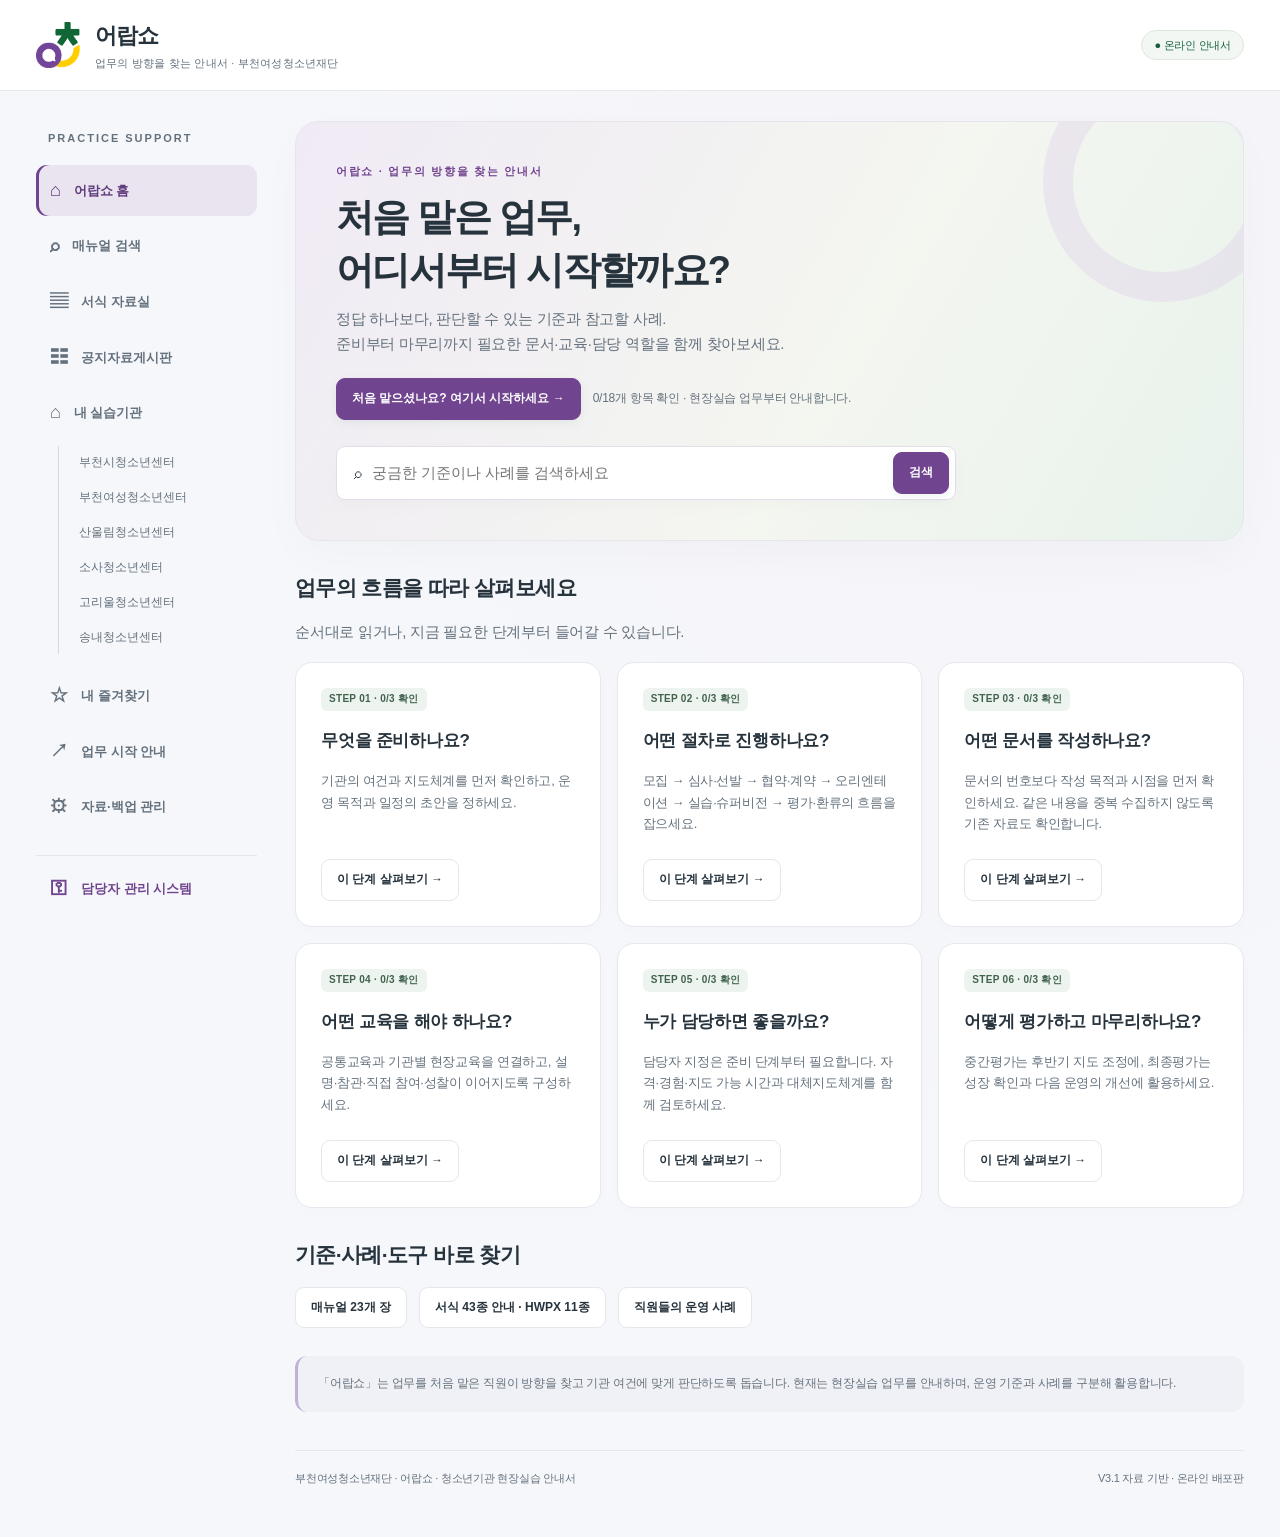
==== commit efdcf969: "Keep secondary tools after the six primary sidebar items" ====
--- a/index.html
+++ b/index.html
@@ -5,7 +5,7 @@
 .flow-menu{display:grid;grid-template-columns:repeat(6,1fr);gap:8px;margin:24px 0}.flow-step{background:white;border:1px solid var(--line);border-radius:10px;padding:15px 10px;text-align:left;color:var(--ink)}.flow-step small,.flow-step strong{display:block}.flow-step small{font-size:11px;color:var(--muted)}.flow-step.selected{border:2px solid var(--green);background:var(--mint)}.flow-checks{display:grid;gap:12px;margin:16px 0}.flow-checks label{display:flex;gap:10px;padding:12px;background:var(--paper);border-radius:7px}.flow-checks input{width:18px;height:18px;flex-shrink:0;margin-top:4px}.flow-columns{display:grid;grid-template-columns:1fr 1fr;gap:28px;margin:26px 0}.flow-links{display:flex;gap:8px;flex-wrap:wrap}.flow-links .btn{white-space:normal;text-align:left}.document-list{margin:16px 0}.document-row{display:flex;justify-content:space-between;align-items:center;gap:16px;padding:16px 0;border-bottom:1px solid var(--line)}.document-row small{display:block;color:var(--muted);font-size:12px;margin-top:5px}.document-row .row{flex-shrink:0}.ref-link{border:0;border-bottom:1px solid var(--green);background:var(--mint);color:var(--green);font:inherit;padding:0 4px}.table-scroll{overflow-x:auto;margin:18px 0}table{border-collapse:collapse;width:100%;min-width:550px;font-size:13px}th,td{border:1px solid var(--line);padding:12px;text-align:left;vertical-align:top}th{background:var(--mint)}progress{accent-color:var(--green);max-width:100%}@media(max-width:900px){.flow-menu{grid-template-columns:repeat(3,1fr)}.flow-columns{grid-template-columns:1fr}.document-row{align-items:flex-start;flex-direction:column}.document-row .row{flex-wrap:wrap}.flow-checks{font-size:14px}}@media(max-width:480px){.flow-menu{grid-template-columns:repeat(2,1fr)}}
 :root{--ink:#26333d;--green:#14613e;--mint:#eaf3ec;--paper:#f6f7fa;--line:#e4e7ec;--muted:#64717d;--purple:#71448f;--yellow:#ffcf00}body{background:radial-gradient(ellipse at 80% 0%,#eee8f433,transparent 55%),var(--paper);letter-spacing:-.25px}header{background:#ffffffed;backdrop-filter:blur(18px);border-bottom:1px solid #e7e9ee}.top{padding:18px 36px;max-width:1440px}.brand-logo{width:46px;height:49px;object-fit:contain}.brand strong{font-size:22px;font-weight:800;letter-spacing:-1px}.brand small{font-size:11px;letter-spacing:.2px}.mode{background:#f2f7f3;border-color:#dce8dd;font-size:11px}.wrap{max-width:1440px;grid-template-columns:225px minmax(0,1fr);gap:34px}aside{top:100px;max-height:calc(100vh - 115px);overflow:auto;padding-right:4px;scrollbar-width:thin}nav{gap:4px}nav button{border-radius:11px;padding:11px 14px;font-size:13px;transition:background .18s,color .18s}nav button:hover{background:#ede9f3;color:var(--purple)}nav button.active{background:#eae4f1;color:#603c7a;box-shadow:inset 3px 0 var(--purple)}.center-subnav{display:grid;border-left:1px solid #ddd5e5;margin:3px 0 12px 22px;padding-left:10px;gap:2px}.center-subnav button{font-size:11.5px;padding:7px 10px;font-weight:500}.center-subnav button.active{background:#eaf3ec;color:var(--green);box-shadow:none}.aside-note{margin-top:25px}.hero{background:linear-gradient(120deg,#f0eaf5 0%,#f4f6f0 58%,#e8f2ec 100%);border:1px solid #e7e4ec;border-radius:24px;padding:40px;box-shadow:0 15px 45px #233b2f06}.hero:after{content:'';width:180px;height:180px;right:-40px;top:-60px;border:30px solid #e0d4ea77;border-radius:50%;z-index:0}.hero h1{font-size:38px;letter-spacing:-1.7px}.hero .eyebrow{color:var(--purple)}.hero .search{border-color:#e3dce9;box-shadow:0 6px 20px #35224405;margin-top:26px}.hero .btn.primary{background:var(--purple);border-color:var(--purple)}.eyebrow{letter-spacing:1.7px}.card{border:1px solid #e6e8ee;border-radius:17px;box-shadow:0 4px 18px #28333d03;padding:25px;transition:transform .18s,box-shadow .18s}.card:hover{transform:translateY(-2px);box-shadow:0 10px 25px #28333d09}.card h3{line-height:1.6}.badge{border-radius:6px;background:#edf3ee;color:#41634e;font-size:10px;letter-spacing:.3px}.btn{border-radius:9px;padding:10px 15px;font-size:12px;transition:background .18s,box-shadow .18s}.btn.primary{box-shadow:0 3px 10px #14613e12}.source-link{background:white;border-color:#d8e1dc;color:#245c49}.article{border-radius:18px;padding:30px}.flow-step{border-radius:12px}.flow-step.selected{border-color:var(--purple);background:#f2edf7}.flow-checks label{background:#f7f8fa;border:1px solid #eceef2;border-radius:10px}.bottom-note{border-radius:12px;background:#f0f1f6;color:#66717d;border-left:3px solid #c4b0d5}.sectionhead{margin-top:30px}.sectionhead h2{font-size:21px}.center-tabs{display:flex;gap:6px;background:#e9ecf0;border-radius:12px;padding:5px;width:max-content;max-width:100%;margin:20px 0}.center-tabs button{padding:11px 20px;border:0;background:transparent;border-radius:9px;color:var(--muted);font-weight:600}.center-tabs button.active{background:white;color:var(--purple);box-shadow:0 2px 8px #26333d0c}.center-card{position:relative;overflow:hidden;min-height:210px}.center-card:nth-child(3n+1){border-top:3px solid var(--purple)}.center-card:nth-child(3n+2){border-top:3px solid var(--green)}.center-card:nth-child(3n){border-top:3px solid var(--yellow)}.center-card h2{font-size:19px}.center-number{font-size:12px;color:#8e82a0;letter-spacing:2px}.field input,.field textarea,.field select{border-radius:9px;background:#fbfcfd}.field input:focus,.field textarea:focus{outline:2px solid #c7b4d5;outline-offset:1px}.toast{border-radius:12px;background:#353144}.result{border-radius:13px}.ref-link{border-radius:4px}.center-grid{margin-top:26px}.table-scroll{border-radius:10px}.table-scroll table{overflow:hidden}
 @media(max-width:1050px){.wrap{grid-template-columns:200px minmax(0,1fr);gap:22px;padding:24px}.hero{padding:30px}.hero h1{font-size:32px}.center-tabs button{padding:10px 14px}}@media(max-width:720px){.top{padding:15px 18px}.brand-logo{width:36px;height:38px}.brand strong{font-size:19px}.brand small{font-size:9px}.wrap{display:block;padding:14px 16px}aside{max-height:none;overflow:visible;padding:0}nav{display:flex;flex-wrap:wrap;overflow:visible;margin-bottom:22px;gap:5px}nav>button{font-size:11px;padding:8px 10px;background:#fff;border:1px solid var(--line)}.center-subnav{width:100%;order:20;display:flex;flex-wrap:wrap;border-left:0;margin:5px 0;padding:7px;background:#eeebf2;border-radius:10px}.center-subnav button{padding:6px 8px;background:#ffffffaa;font-size:10px}.hero{border-radius:18px;padding:25px}.hero h1{font-size:28px}.hero .row{align-items:flex-start}.hero .btn{white-space:normal;text-align:left}.hero .hint{display:block}.article{padding:20px}.center-tabs{width:100%}.center-tabs button{flex:1;font-size:12px;padding:10px 8px}.cards{gap:13px}.card{padding:22px}.center-card{min-height:190px}}
-.admin-nav{margin-top:18px!important;border-top:1px solid var(--line)!important;border-radius:0 0 10px 10px!important;padding-top:18px!important;color:var(--purple)!important}.admin-login{max-width:560px;margin:30px auto}.admin-login input{letter-spacing:4px;font-size:20px}.admin-login input::placeholder{font-size:13px;letter-spacing:0}.admin-top{justify-content:space-between;margin-top:-10px}.admin-filters{display:flex;gap:18px;margin:24px 0;flex-wrap:wrap}.admin-filters label{display:grid;gap:6px;font-size:12px;color:var(--muted);min-width:170px}.admin-filters select,.admin-filters input{background:white;border:1px solid var(--line);border-radius:9px;padding:11px;color:var(--ink);font:inherit}.admin-stats{display:grid;grid-template-columns:repeat(2,1fr);gap:14px}.admin-stats .stat{margin:0;gap:15px;border-radius:14px}.admin-stats strong small{font-size:11px;text-align:right}.monthly-table{min-width:1050px}.monthly-table td,.monthly-table th{font-size:12px}.monthly-table .btn{padding:6px 9px}@media(max-width:720px){.admin-nav{order:30;width:100%;margin-top:8px!important}.admin-stats{grid-template-columns:1fr}.admin-filters label{min-width:140px;flex:1}}[data-person-remove]{width:16px!important;height:16px;padding:0;vertical-align:middle;margin-right:8px}.document-row .row .btn{max-width:100%;white-space:normal;overflow-wrap:anywhere}</style></head><body><a class="skip" href="#main">본문 바로가기</a><header><div class="top"><a class="brand" href="#home"><img class="brand-logo" src="[data-uri]" alt="부천여성청소년재단 로고"><div><strong>어랍쇼</strong><small>업무의 방향을 찾는 안내서 · 부천여성청소년재단</small></div></a><span class="mode">● 온라인 안내서</span></div></header><div class="wrap"><aside><p class="eyebrow">PRACTICE SUPPORT</p><nav aria-label="주 메뉴"><button data-nav="home" class="active"><span>⌂</span>어랍쇼 홈</button><button data-nav="manual"><span>⌕</span>매뉴얼 검색</button><button data-nav="forms"><span>▤</span>서식 자료실</button><button data-nav="board"><span>☷</span>공지자료게시판</button><button data-nav="centers"><span>⌂</span>내 실습기관</button><div class="center-subnav" aria-label="실습기관 선택"><button data-center="bucheon">부천시청소년센터</button><button data-center="women">부천여성청소년센터</button><button data-center="sanullim">산울림청소년센터</button><button data-center="sosa">소사청소년센터</button><button data-center="goriul">고리울청소년센터</button><button data-center="songnae">송내청소년센터</button></div><button data-nav="saved"><span>☆</span>내 즐겨찾기</button></nav><div class="aside-note">
+.admin-nav{margin-top:18px!important;border-top:1px solid var(--line)!important;border-radius:0 0 10px 10px!important;padding-top:18px!important;color:var(--purple)!important}.admin-login{max-width:560px;margin:30px auto}.admin-login input{letter-spacing:4px;font-size:20px}.admin-login input::placeholder{font-size:13px;letter-spacing:0}.admin-top{justify-content:space-between;margin-top:-10px}.admin-filters{display:flex;gap:18px;margin:24px 0;flex-wrap:wrap}.admin-filters label{display:grid;gap:6px;font-size:12px;color:var(--muted);min-width:170px}.admin-filters select,.admin-filters input{background:white;border:1px solid var(--line);border-radius:9px;padding:11px;color:var(--ink);font:inherit}.admin-stats{display:grid;grid-template-columns:repeat(2,1fr);gap:14px}.admin-stats .stat{margin:0;gap:15px;border-radius:14px}.admin-stats strong small{font-size:11px;text-align:right}.monthly-table{min-width:1050px}.monthly-table td,.monthly-table th{font-size:12px}.monthly-table .btn{padding:6px 9px}@media(max-width:720px){.admin-nav{order:30;width:100%;margin-top:8px!important}.admin-stats{grid-template-columns:1fr}.admin-filters label{min-width:140px;flex:1}}[data-person-remove]{width:16px!important;height:16px;padding:0;vertical-align:middle;margin-right:8px}.document-row .row .btn{max-width:100%;white-space:normal;overflow-wrap:anywhere}</style></head><body><a class="skip" href="#main">본문 바로가기</a><header><div class="top"><a class="brand" href="#home"><img class="brand-logo" src="[data-uri]" alt="부천여성청소년재단 로고"><div><strong>어랍쇼</strong><small>업무의 방향을 찾는 안내서 · 부천여성청소년재단</small></div></a><span class="mode">● 온라인 안내서</span></div></header><div class="wrap"><aside><p class="eyebrow">PRACTICE SUPPORT</p><nav aria-label="주 메뉴"><button data-nav="home" class="active"><span>⌂</span>어랍쇼 홈</button><button data-nav="manual"><span>⌕</span>매뉴얼 검색</button><button data-nav="forms"><span>▤</span>서식 자료실</button><button data-nav="board"><span>☷</span>공지자료게시판</button><button data-nav="centers"><span>⌂</span>내 실습기관</button><div class="center-subnav" aria-label="실습기관 선택"><button data-center="bucheon">부천시청소년센터</button><button data-center="women">부천여성청소년센터</button><button data-center="sanullim">산울림청소년센터</button><button data-center="sosa">소사청소년센터</button><button data-center="goriul">고리울청소년센터</button><button data-center="songnae">송내청소년센터</button></div><button data-nav="saved"><span>☆</span>내 즐겨찾기</button><button data-nav="workflow"><span>↗</span>업무 시작 안내</button><button data-nav="settings"><span>⚙</span>자료·백업 관리</button><button data-nav="admin" class="admin-nav"><span>⚿</span>담당자 관리 시스템</button></nav><div class="aside-note">
 <strong>실습을 준비하는 모든 순간</strong>운영 기준부터 실습 서식까지,<br>필요한 자료를 한곳에서.<br><br>자료 기준 <b>V3.1</b><br>개정일 2026.11.26
 </div></aside>
 <main id="main" tabindex="-1"><section class="hero"><div class="eyebrow">어랍쇼 · 업무의 방향을 찾는 안내서</div><h1>처음 맡은 업무,<br>어디서부터 시작할까요?</h1><p class="sub">정답 하나보다, 판단할 수 있는 기준과 참고할 사례.<br>준비부터 마무리까지 필요한 문서·교육·담당 역할을 함께 찾아보세요.</p><div class="row" style="margin-top:22px"><button class="btn primary" data-stage="prepare">처음 맡으셨나요? 여기서 시작하세요 →</button><span class="hint">0/18개 항목 확인 · 현장실습 업무부터 안내합니다.</span></div><div class="search"><span aria-hidden="true">⌕</span><input id="search" aria-label="궁금한 기준이나 사례를 검색하세요" placeholder="궁금한 기준이나 사례를 검색하세요" value=""><button class="btn primary" id="searchBtn">검색</button></div></section><div class="sectionhead"><h2>업무의 흐름을 따라 살펴보세요</h2></div><p class="sub">순서대로 읽거나, 지금 필요한 단계부터 들어갈 수 있습니다.</p><div class="cards" style="margin-top:18px"><article class="card"><span class="badge">STEP 01 · 0/3 확인</span><h3>무엇을 준비하나요?</h3><p>기관의 여건과 지도체계를 먼저 확인하고, 운영 목적과 일정의 초안을 정하세요.</p><div class="actions"><button class="btn" data-stage="prepare">이 단계 살펴보기 →</button></div></article><article class="card"><span class="badge">STEP 02 · 0/3 확인</span><h3>어떤 절차로 진행하나요?</h3><p>모집 → 심사·선발 → 협약·계약 → 오리엔테이션 → 실습·슈퍼비전 → 평가·환류의 흐름을 잡으세요.</p><div class="actions"><button class="btn" data-stage="process">이 단계 살펴보기 →</button></div></article><article class="card"><span class="badge">STEP 03 · 0/3 확인</span><h3>어떤 문서를 작성하나요?</h3><p>문서의 번호보다 작성 목적과 시점을 먼저 확인하세요. 같은 내용을 중복 수집하지 않도록 기존 자료도 확인합니다.</p><div class="actions"><button class="btn" data-stage="documents">이 단계 살펴보기 →</button></div></article><article class="card"><span class="badge">STEP 04 · 0/3 확인</span><h3>어떤 교육을 해야 하나요?</h3><p>공통교육과 기관별 현장교육을 연결하고, 설명·참관·직접 참여·성찰이 이어지도록 구성하세요.</p><div class="actions"><button class="btn" data-stage="education">이 단계 살펴보기 →</button></div></article><article class="card"><span class="badge">STEP 05 · 0/3 확인</span><h3>누가 담당하면 좋을까요?</h3><p>담당자 지정은 준비 단계부터 필요합니다. 자격·경험·지도 가능 시간과 대체지도체계를 함께 검토하세요.</p><div class="actions"><button class="btn" data-stage="people">이 단계 살펴보기 →</button></div></article><article class="card"><span class="badge">STEP 06 · 0/3 확인</span><h3>어떻게 평가하고 마무리하나요?</h3><p>중간평가는 후반기 지도 조정에, 최종평가는 성장 확인과 다음 운영의 개선에 활용하세요.</p><div class="actions"><button class="btn" data-stage="finish">이 단계 살펴보기 →</button></div></article></div><div class="sectionhead"><h2>기준·사례·도구 바로 찾기</h2></div><div class="row"><button class="btn" data-nav="manual">매뉴얼 23개 장</button><button class="btn" data-nav="forms">서식 43종 안내 · HWPX 11종</button><button class="btn" data-cases="true">직원들의 운영 사례</button></div><p class="bottom-note">「어랍쇼」는 업무를 처음 맡은 직원이 방향을 찾고 기관 여건에 맞게 판단하도록 돕습니다. 현재는 현장실습 업무를 안내하며, 운영 기준과 사례를 구분해 활용합니다.</p><footer><span>부천여성청소년재단 · 어랍쇼 · 청소년기관 현장실습 안내서</span>
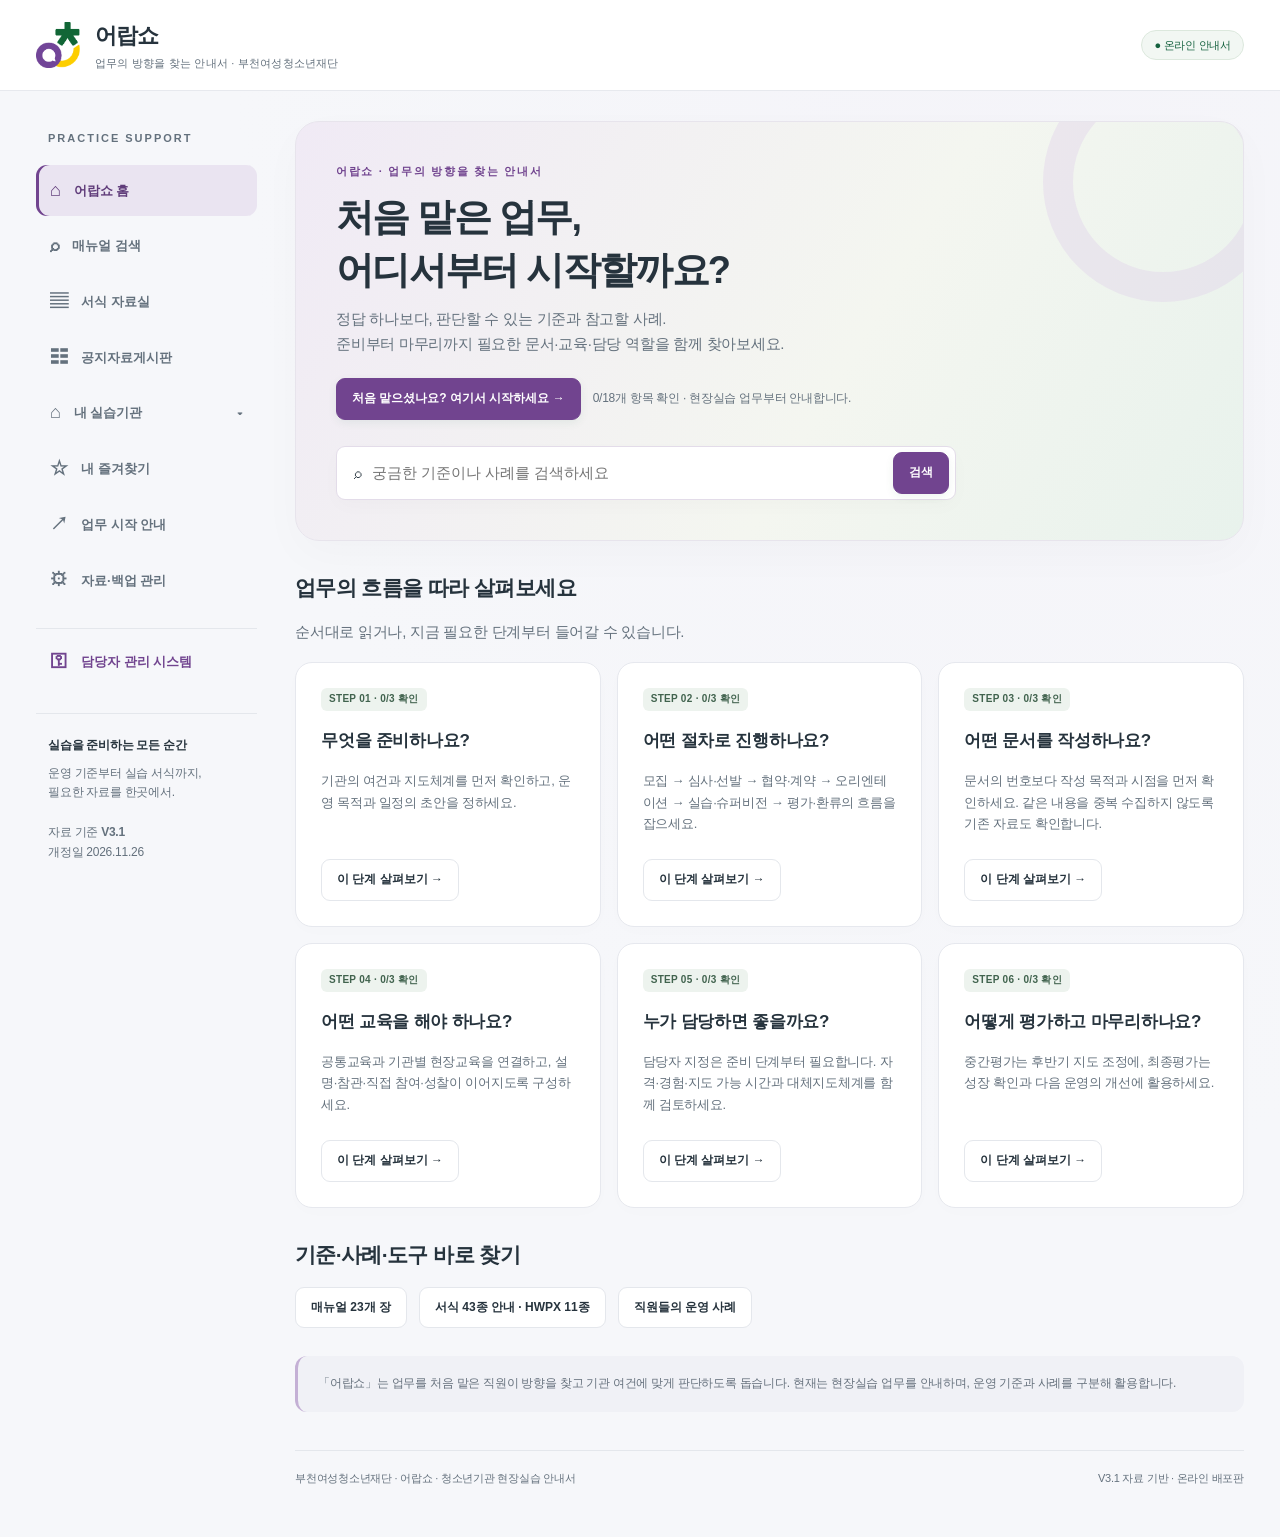
==== commit 8d47f02f: "Collapse institution links until the practice center menu is opened" ====
--- a/index.html
+++ b/index.html
@@ -3,9 +3,9 @@
 <style>
 :root{--ink:#183d38;--green:#176456;--mint:#e6f0e9;--paper:#f5f6f2;--line:#dce3dd;--muted:#667873}*{box-sizing:border-box}body{margin:0;background:var(--paper);color:var(--ink);font-family:"Malgun Gothic","맑은 고딕",sans-serif;font-size:15px;line-height:1.65}button,input,select,textarea{font:inherit}button,a,input,select,textarea{outline-offset:4px}button,a{touch-action:manipulation}button{cursor:pointer}button:disabled{cursor:default;opacity:.5}a{color:inherit}header{background:#fff;border-bottom:1px solid var(--line);position:sticky;top:0;z-index:5}.top{max-width:1320px;margin:auto;display:flex;align-items:center;justify-content:space-between;padding:20px 36px;gap:20px}.brand{display:flex;gap:13px;align-items:center;text-decoration:none}.logo{display:grid;place-items:center;width:43px;height:43px;border-radius:14px;background:var(--green);color:#fff;font-size:24px;font-weight:bold}.brand strong{display:block;font-size:16px;letter-spacing:-.5px}.brand small{display:block;font-size:11px;color:var(--muted);letter-spacing:1px}.mode{font-size:12px;border:1px solid #ccd9d0;border-radius:30px;padding:5px 12px;color:var(--green)}.wrap{max-width:1320px;margin:auto;padding:30px 36px 50px;display:grid;grid-template-columns:205px minmax(0,1fr);gap:38px}aside{position:sticky;top:110px;height:max-content}aside .eyebrow{margin:8px 12px 17px;font-size:11px;letter-spacing:2px;color:var(--muted)}nav{display:grid;gap:7px}nav button{display:flex;gap:13px;align-items:center;background:none;border:0;text-align:left;color:var(--muted);padding:13px 16px;border-radius:9px;font-weight:600}nav button.active{background:var(--green);color:#fff}nav span{font-size:18px}.aside-note{border-top:1px solid var(--line);margin-top:38px;padding:22px 12px;font-size:12px;color:var(--muted)}.aside-note strong{display:block;color:var(--ink);margin-bottom:8px}main{min-width:0}.eyebrow{font-size:11px;letter-spacing:2px;font-weight:bold;color:var(--green)}h1{font-size:34px;line-height:1.4;letter-spacing:-1.6px;margin:10px 0}h2{font-size:21px;letter-spacing:-.6px;margin:0 0 8px}h3{font-size:17px;margin:6px 0}.sub{color:var(--muted);margin:0}.hero{border-radius:18px;background:#e6eee5;padding:34px 38px;position:relative;overflow:hidden}.hero:after{content:'↗';position:absolute;right:25px;top:0;font-size:180px;line-height:1.4;color:#c9ddcc;pointer-events:none}.hero>*{position:relative;z-index:1}.hero h1{max-width:650px}.hero p{max-width:600px}.hero .search{max-width:620px;margin-top:25px}.search{display:flex;align-items:center;gap:10px;background:#fff;border:1px solid #ccd9d0;border-radius:9px;padding:5px 6px 5px 17px}.search input{border:0;background:none;width:100%;min-width:0;padding:8px 0;outline:none}.btn{white-space:nowrap;flex-shrink:0;border:1px solid var(--line);background:#fff;border-radius:7px;padding:9px 15px;color:var(--ink);text-decoration:none;display:inline-flex;align-items:center;justify-content:center;gap:8px;font-size:13px;font-weight:600}.btn.primary{background:var(--green);color:#fff;border-color:var(--green)}.btn.danger{color:#a73e3e}.btn:hover{filter:brightness(.96)}.stats{display:grid;grid-template-columns:repeat(3,1fr);gap:15px;margin:22px 0 30px}.stat{background:#fff;border:1px solid var(--line);border-radius:11px;padding:18px 22px;display:flex;justify-content:space-between;align-items:center}.stat strong{font-size:28px;font-weight:500}.stat small{display:block;color:var(--muted);font-size:12px}.sectionhead{display:flex;justify-content:space-between;align-items:center;margin:27px 0 14px;gap:12px}.sectionhead h2{margin:0}.textbtn{border:0;background:none;color:var(--green);font-size:13px;padding:5px}.cards{display:grid;grid-template-columns:repeat(3,1fr);gap:16px}.card{background:#fff;border:1px solid var(--line);border-radius:12px;padding:23px;display:flex;flex-direction:column;gap:10px;min-width:0}.card p{font-size:13px;color:var(--muted);margin:0}.card .actions{margin-top:auto;padding-top:15px;display:flex;gap:8px;flex-wrap:wrap}.badge{display:inline-block;align-self:flex-start;font-size:11px;padding:3px 8px;border-radius:4px;background:var(--mint);color:var(--green);font-weight:bold}.card .number{font-size:12px;color:var(--muted)}.panel{background:#fff;border:1px solid var(--line);border-radius:12px;overflow:hidden}.notice-row{display:flex;align-items:center;gap:15px;width:100%;padding:17px 22px;border:0;border-bottom:1px solid #edf0eb;background:#fff;text-align:left;color:var(--ink)}.notice-row:last-child{border:0}.notice-row .title{flex:1}.notice-row small{color:var(--muted)}.bottom-note{margin-top:28px;padding:18px 20px;background:#ebeee7;border-radius:9px;font-size:12px;color:var(--muted)}.pagehead{margin:5px 0 25px}.toolbar{display:flex;gap:10px;align-items:center;flex-wrap:wrap;margin:20px 0}.toolbar .search{flex:1;min-width:200px}.toolbar select{padding:11px;border:1px solid var(--line);border-radius:7px;background:#fff;color:var(--ink)}.chips{display:flex;gap:7px;flex-wrap:wrap;margin:18px 0}.chip{border:1px solid var(--line);background:#fff;padding:6px 13px;border-radius:25px;color:var(--muted);font-size:12px}.chip.active{background:var(--ink);color:#fff;border-color:var(--ink)}.results-meta{font-size:12px;color:var(--muted);margin:16px 0}.result{display:block;width:100%;padding:22px;background:#fff;border:1px solid var(--line);border-radius:10px;text-align:left;margin-bottom:11px;color:var(--ink)}.result p{margin:8px 0 0;color:var(--muted);font-size:13px}.result h3{margin:7px 0}.result:hover{border-color:var(--green)}mark{background:#f7e69a;color:#173e37;padding:0 2px}.empty{text-align:center;padding:55px 20px;color:var(--muted);border:1px dashed var(--line);border-radius:12px}.manual-layout{display:grid;grid-template-columns:240px minmax(0,1fr);gap:20px}.toc{max-height:75vh;overflow:auto;position:sticky;top:120px;padding:16px;background:#fff;border:1px solid var(--line);border-radius:10px}.toc button{display:block;width:100%;text-align:left;border:0;background:none;padding:8px;color:var(--muted);font-size:12px;border-radius:5px}.toc button.active{background:var(--mint);color:var(--green);font-weight:bold}.article{background:#fff;border:1px solid var(--line);border-radius:12px;padding:28px}.prose{white-space:pre-wrap;overflow-wrap:anywhere;color:#344f49;font-size:14px;line-height:1.95}.article h2{font-size:23px;margin:14px 0 20px}.article-tools{display:flex;gap:8px;flex-wrap:wrap}.pager{display:flex;gap:6px;justify-content:center;margin:22px 0}.pager button{padding:6px 12px;border:1px solid var(--line);border-radius:5px;background:#fff}.pager button.active{background:var(--green);color:#fff}dialog{width:min(740px,calc(100% - 30px));max-height:90vh;border:0;border-radius:15px;padding:28px;color:var(--ink);box-shadow:0 30px 100px #14382e33}dialog::backdrop{background:#102c2966;backdrop-filter:blur(3px)}.dialoghead{display:flex;justify-content:space-between;align-items:center;gap:12px;margin-bottom:20px}.close{background:#eef1eb;border:0;border-radius:50%;width:32px;height:32px;color:var(--ink);font-size:20px}.field{display:grid;gap:5px;margin:14px 0}.field label{font-size:13px;font-weight:600}.field input,.field textarea,.field select{width:100%;border:1px solid #c9d5cd;border-radius:6px;padding:10px;background:#fff;color:var(--ink)}textarea{resize:vertical;min-height:170px}.row{display:flex;gap:12px;align-items:center;flex-wrap:wrap}.field.half{flex:1;min-width:160px}.hint{font-size:12px;color:var(--muted)}.toast{position:fixed;bottom:28px;left:50%;transform:translateX(-50%);background:var(--ink);color:white;border-radius:9px;padding:12px 24px;z-index:30;font-size:13px;max-width:90vw}.postmeta{font-size:12px;color:var(--muted);margin:10px 0 20px}.filelist{display:flex;gap:8px;flex-wrap:wrap;margin:18px 0}.fav{float:right;border:0;background:none;font-size:19px;color:#9a702b}footer{font-size:11px;color:var(--muted);margin-top:38px;padding-top:18px;border-top:1px solid var(--line);display:flex;justify-content:space-between;gap:10px}.setting{padding:25px;background:#fff;border:1px solid var(--line);border-radius:12px;margin:15px 0}.setting p{color:var(--muted);font-size:13px}.hidden{display:none!important}.skip{position:absolute;top:-80px}.skip:focus{top:0;background:white;z-index:50;padding:10px}input[type=checkbox]{accent-color:var(--green)}@media(max-width:1050px){.wrap{grid-template-columns:175px minmax(0,1fr);gap:22px;padding:25px}.cards{grid-template-columns:repeat(2,1fr)}.hero{padding:28px}.manual-layout{grid-template-columns:1fr}.toc{position:static;max-height:200px}}@media(max-width:720px){header{position:static}.top{padding:15px 18px}.brand strong{font-size:13px}.brand small{font-size:9px}.mode{display:none}.wrap{display:block;padding:12px 16px 30px}aside{position:static}aside .eyebrow,.aside-note{display:none}nav{display:flex;overflow:auto;gap:5px;margin:4px 0 23px}nav button{white-space:nowrap;padding:10px;font-size:12px}nav span{display:none}h1{font-size:27px}.hero{padding:24px}.hero:after{display:none}.stats{gap:7px;margin:14px 0 25px}.stat{padding:12px;display:block;font-size:12px}.stat strong{font-size:23px}.cards{grid-template-columns:1fr}.notice-row{padding:14px;gap:9px}.notice-row small{font-size:10px}.article{padding:20px}.sectionhead{flex-wrap:wrap}footer{display:block}.toolbar{align-items:stretch}.toolbar .search{flex-basis:100%}}@media print{body:has(dialog[open]) .wrap{display:none!important}header,aside,footer,.toolbar,.chips,.article-tools,.toc,.bottom-note,.btn,.fav{display:none!important}.wrap{display:block;padding:0}.article{border:0;padding:0}.prose{font-size:10pt}body{background:#fff}dialog[open]{position:static;max-height:none;width:100%;box-shadow:none}}
 .flow-menu{display:grid;grid-template-columns:repeat(6,1fr);gap:8px;margin:24px 0}.flow-step{background:white;border:1px solid var(--line);border-radius:10px;padding:15px 10px;text-align:left;color:var(--ink)}.flow-step small,.flow-step strong{display:block}.flow-step small{font-size:11px;color:var(--muted)}.flow-step.selected{border:2px solid var(--green);background:var(--mint)}.flow-checks{display:grid;gap:12px;margin:16px 0}.flow-checks label{display:flex;gap:10px;padding:12px;background:var(--paper);border-radius:7px}.flow-checks input{width:18px;height:18px;flex-shrink:0;margin-top:4px}.flow-columns{display:grid;grid-template-columns:1fr 1fr;gap:28px;margin:26px 0}.flow-links{display:flex;gap:8px;flex-wrap:wrap}.flow-links .btn{white-space:normal;text-align:left}.document-list{margin:16px 0}.document-row{display:flex;justify-content:space-between;align-items:center;gap:16px;padding:16px 0;border-bottom:1px solid var(--line)}.document-row small{display:block;color:var(--muted);font-size:12px;margin-top:5px}.document-row .row{flex-shrink:0}.ref-link{border:0;border-bottom:1px solid var(--green);background:var(--mint);color:var(--green);font:inherit;padding:0 4px}.table-scroll{overflow-x:auto;margin:18px 0}table{border-collapse:collapse;width:100%;min-width:550px;font-size:13px}th,td{border:1px solid var(--line);padding:12px;text-align:left;vertical-align:top}th{background:var(--mint)}progress{accent-color:var(--green);max-width:100%}@media(max-width:900px){.flow-menu{grid-template-columns:repeat(3,1fr)}.flow-columns{grid-template-columns:1fr}.document-row{align-items:flex-start;flex-direction:column}.document-row .row{flex-wrap:wrap}.flow-checks{font-size:14px}}@media(max-width:480px){.flow-menu{grid-template-columns:repeat(2,1fr)}}
-:root{--ink:#26333d;--green:#14613e;--mint:#eaf3ec;--paper:#f6f7fa;--line:#e4e7ec;--muted:#64717d;--purple:#71448f;--yellow:#ffcf00}body{background:radial-gradient(ellipse at 80% 0%,#eee8f433,transparent 55%),var(--paper);letter-spacing:-.25px}header{background:#ffffffed;backdrop-filter:blur(18px);border-bottom:1px solid #e7e9ee}.top{padding:18px 36px;max-width:1440px}.brand-logo{width:46px;height:49px;object-fit:contain}.brand strong{font-size:22px;font-weight:800;letter-spacing:-1px}.brand small{font-size:11px;letter-spacing:.2px}.mode{background:#f2f7f3;border-color:#dce8dd;font-size:11px}.wrap{max-width:1440px;grid-template-columns:225px minmax(0,1fr);gap:34px}aside{top:100px;max-height:calc(100vh - 115px);overflow:auto;padding-right:4px;scrollbar-width:thin}nav{gap:4px}nav button{border-radius:11px;padding:11px 14px;font-size:13px;transition:background .18s,color .18s}nav button:hover{background:#ede9f3;color:var(--purple)}nav button.active{background:#eae4f1;color:#603c7a;box-shadow:inset 3px 0 var(--purple)}.center-subnav{display:grid;border-left:1px solid #ddd5e5;margin:3px 0 12px 22px;padding-left:10px;gap:2px}.center-subnav button{font-size:11.5px;padding:7px 10px;font-weight:500}.center-subnav button.active{background:#eaf3ec;color:var(--green);box-shadow:none}.aside-note{margin-top:25px}.hero{background:linear-gradient(120deg,#f0eaf5 0%,#f4f6f0 58%,#e8f2ec 100%);border:1px solid #e7e4ec;border-radius:24px;padding:40px;box-shadow:0 15px 45px #233b2f06}.hero:after{content:'';width:180px;height:180px;right:-40px;top:-60px;border:30px solid #e0d4ea77;border-radius:50%;z-index:0}.hero h1{font-size:38px;letter-spacing:-1.7px}.hero .eyebrow{color:var(--purple)}.hero .search{border-color:#e3dce9;box-shadow:0 6px 20px #35224405;margin-top:26px}.hero .btn.primary{background:var(--purple);border-color:var(--purple)}.eyebrow{letter-spacing:1.7px}.card{border:1px solid #e6e8ee;border-radius:17px;box-shadow:0 4px 18px #28333d03;padding:25px;transition:transform .18s,box-shadow .18s}.card:hover{transform:translateY(-2px);box-shadow:0 10px 25px #28333d09}.card h3{line-height:1.6}.badge{border-radius:6px;background:#edf3ee;color:#41634e;font-size:10px;letter-spacing:.3px}.btn{border-radius:9px;padding:10px 15px;font-size:12px;transition:background .18s,box-shadow .18s}.btn.primary{box-shadow:0 3px 10px #14613e12}.source-link{background:white;border-color:#d8e1dc;color:#245c49}.article{border-radius:18px;padding:30px}.flow-step{border-radius:12px}.flow-step.selected{border-color:var(--purple);background:#f2edf7}.flow-checks label{background:#f7f8fa;border:1px solid #eceef2;border-radius:10px}.bottom-note{border-radius:12px;background:#f0f1f6;color:#66717d;border-left:3px solid #c4b0d5}.sectionhead{margin-top:30px}.sectionhead h2{font-size:21px}.center-tabs{display:flex;gap:6px;background:#e9ecf0;border-radius:12px;padding:5px;width:max-content;max-width:100%;margin:20px 0}.center-tabs button{padding:11px 20px;border:0;background:transparent;border-radius:9px;color:var(--muted);font-weight:600}.center-tabs button.active{background:white;color:var(--purple);box-shadow:0 2px 8px #26333d0c}.center-card{position:relative;overflow:hidden;min-height:210px}.center-card:nth-child(3n+1){border-top:3px solid var(--purple)}.center-card:nth-child(3n+2){border-top:3px solid var(--green)}.center-card:nth-child(3n){border-top:3px solid var(--yellow)}.center-card h2{font-size:19px}.center-number{font-size:12px;color:#8e82a0;letter-spacing:2px}.field input,.field textarea,.field select{border-radius:9px;background:#fbfcfd}.field input:focus,.field textarea:focus{outline:2px solid #c7b4d5;outline-offset:1px}.toast{border-radius:12px;background:#353144}.result{border-radius:13px}.ref-link{border-radius:4px}.center-grid{margin-top:26px}.table-scroll{border-radius:10px}.table-scroll table{overflow:hidden}
-@media(max-width:1050px){.wrap{grid-template-columns:200px minmax(0,1fr);gap:22px;padding:24px}.hero{padding:30px}.hero h1{font-size:32px}.center-tabs button{padding:10px 14px}}@media(max-width:720px){.top{padding:15px 18px}.brand-logo{width:36px;height:38px}.brand strong{font-size:19px}.brand small{font-size:9px}.wrap{display:block;padding:14px 16px}aside{max-height:none;overflow:visible;padding:0}nav{display:flex;flex-wrap:wrap;overflow:visible;margin-bottom:22px;gap:5px}nav>button{font-size:11px;padding:8px 10px;background:#fff;border:1px solid var(--line)}.center-subnav{width:100%;order:20;display:flex;flex-wrap:wrap;border-left:0;margin:5px 0;padding:7px;background:#eeebf2;border-radius:10px}.center-subnav button{padding:6px 8px;background:#ffffffaa;font-size:10px}.hero{border-radius:18px;padding:25px}.hero h1{font-size:28px}.hero .row{align-items:flex-start}.hero .btn{white-space:normal;text-align:left}.hero .hint{display:block}.article{padding:20px}.center-tabs{width:100%}.center-tabs button{flex:1;font-size:12px;padding:10px 8px}.cards{gap:13px}.card{padding:22px}.center-card{min-height:190px}}
-.admin-nav{margin-top:18px!important;border-top:1px solid var(--line)!important;border-radius:0 0 10px 10px!important;padding-top:18px!important;color:var(--purple)!important}.admin-login{max-width:560px;margin:30px auto}.admin-login input{letter-spacing:4px;font-size:20px}.admin-login input::placeholder{font-size:13px;letter-spacing:0}.admin-top{justify-content:space-between;margin-top:-10px}.admin-filters{display:flex;gap:18px;margin:24px 0;flex-wrap:wrap}.admin-filters label{display:grid;gap:6px;font-size:12px;color:var(--muted);min-width:170px}.admin-filters select,.admin-filters input{background:white;border:1px solid var(--line);border-radius:9px;padding:11px;color:var(--ink);font:inherit}.admin-stats{display:grid;grid-template-columns:repeat(2,1fr);gap:14px}.admin-stats .stat{margin:0;gap:15px;border-radius:14px}.admin-stats strong small{font-size:11px;text-align:right}.monthly-table{min-width:1050px}.monthly-table td,.monthly-table th{font-size:12px}.monthly-table .btn{padding:6px 9px}@media(max-width:720px){.admin-nav{order:30;width:100%;margin-top:8px!important}.admin-stats{grid-template-columns:1fr}.admin-filters label{min-width:140px;flex:1}}[data-person-remove]{width:16px!important;height:16px;padding:0;vertical-align:middle;margin-right:8px}.document-row .row .btn{max-width:100%;white-space:normal;overflow-wrap:anywhere}</style></head><body><a class="skip" href="#main">본문 바로가기</a><header><div class="top"><a class="brand" href="#home"><img class="brand-logo" src="[data-uri]" alt="부천여성청소년재단 로고"><div><strong>어랍쇼</strong><small>업무의 방향을 찾는 안내서 · 부천여성청소년재단</small></div></a><span class="mode">● 온라인 안내서</span></div></header><div class="wrap"><aside><p class="eyebrow">PRACTICE SUPPORT</p><nav aria-label="주 메뉴"><button data-nav="home" class="active"><span>⌂</span>어랍쇼 홈</button><button data-nav="manual"><span>⌕</span>매뉴얼 검색</button><button data-nav="forms"><span>▤</span>서식 자료실</button><button data-nav="board"><span>☷</span>공지자료게시판</button><button data-nav="centers"><span>⌂</span>내 실습기관</button><div class="center-subnav" aria-label="실습기관 선택"><button data-center="bucheon">부천시청소년센터</button><button data-center="women">부천여성청소년센터</button><button data-center="sanullim">산울림청소년센터</button><button data-center="sosa">소사청소년센터</button><button data-center="goriul">고리울청소년센터</button><button data-center="songnae">송내청소년센터</button></div><button data-nav="saved"><span>☆</span>내 즐겨찾기</button><button data-nav="workflow"><span>↗</span>업무 시작 안내</button><button data-nav="settings"><span>⚙</span>자료·백업 관리</button><button data-nav="admin" class="admin-nav"><span>⚿</span>담당자 관리 시스템</button></nav><div class="aside-note">
+:root{--ink:#26333d;--green:#14613e;--mint:#eaf3ec;--paper:#f6f7fa;--line:#e4e7ec;--muted:#64717d;--purple:#71448f;--yellow:#ffcf00}body{background:radial-gradient(ellipse at 80% 0%,#eee8f433,transparent 55%),var(--paper);letter-spacing:-.25px}header{background:#ffffffed;backdrop-filter:blur(18px);border-bottom:1px solid #e7e9ee}.top{padding:18px 36px;max-width:1440px}.brand-logo{width:46px;height:49px;object-fit:contain}.brand strong{font-size:22px;font-weight:800;letter-spacing:-1px}.brand small{font-size:11px;letter-spacing:.2px}.mode{background:#f2f7f3;border-color:#dce8dd;font-size:11px}.wrap{max-width:1440px;grid-template-columns:225px minmax(0,1fr);gap:34px}aside{top:100px;max-height:calc(100vh - 115px);overflow:auto;padding-right:4px;scrollbar-width:thin}nav{gap:4px}nav button{border-radius:11px;padding:11px 14px;font-size:13px;transition:background .18s,color .18s}nav button:hover{background:#ede9f3;color:var(--purple)}nav button.active{background:#eae4f1;color:#603c7a;box-shadow:inset 3px 0 var(--purple)}.center-subnav{display:none;border-left:1px solid #ddd5e5;margin:3px 0 12px 22px;padding-left:10px;gap:2px}.center-subnav.open{display:grid}nav button[data-nav="centers"]::after{content:'▾';margin-left:auto;font-size:11px;transition:transform .18s}nav button[data-nav="centers"][aria-expanded="true"]::after{transform:rotate(180deg)}.center-subnav button{font-size:11.5px;padding:7px 10px;font-weight:500}.center-subnav button.active{background:#eaf3ec;color:var(--green);box-shadow:none}.aside-note{margin-top:25px}.hero{background:linear-gradient(120deg,#f0eaf5 0%,#f4f6f0 58%,#e8f2ec 100%);border:1px solid #e7e4ec;border-radius:24px;padding:40px;box-shadow:0 15px 45px #233b2f06}.hero:after{content:'';width:180px;height:180px;right:-40px;top:-60px;border:30px solid #e0d4ea77;border-radius:50%;z-index:0}.hero h1{font-size:38px;letter-spacing:-1.7px}.hero .eyebrow{color:var(--purple)}.hero .search{border-color:#e3dce9;box-shadow:0 6px 20px #35224405;margin-top:26px}.hero .btn.primary{background:var(--purple);border-color:var(--purple)}.eyebrow{letter-spacing:1.7px}.card{border:1px solid #e6e8ee;border-radius:17px;box-shadow:0 4px 18px #28333d03;padding:25px;transition:transform .18s,box-shadow .18s}.card:hover{transform:translateY(-2px);box-shadow:0 10px 25px #28333d09}.card h3{line-height:1.6}.badge{border-radius:6px;background:#edf3ee;color:#41634e;font-size:10px;letter-spacing:.3px}.btn{border-radius:9px;padding:10px 15px;font-size:12px;transition:background .18s,box-shadow .18s}.btn.primary{box-shadow:0 3px 10px #14613e12}.source-link{background:white;border-color:#d8e1dc;color:#245c49}.article{border-radius:18px;padding:30px}.flow-step{border-radius:12px}.flow-step.selected{border-color:var(--purple);background:#f2edf7}.flow-checks label{background:#f7f8fa;border:1px solid #eceef2;border-radius:10px}.bottom-note{border-radius:12px;background:#f0f1f6;color:#66717d;border-left:3px solid #c4b0d5}.sectionhead{margin-top:30px}.sectionhead h2{font-size:21px}.center-tabs{display:flex;gap:6px;background:#e9ecf0;border-radius:12px;padding:5px;width:max-content;max-width:100%;margin:20px 0}.center-tabs button{padding:11px 20px;border:0;background:transparent;border-radius:9px;color:var(--muted);font-weight:600}.center-tabs button.active{background:white;color:var(--purple);box-shadow:0 2px 8px #26333d0c}.center-card{position:relative;overflow:hidden;min-height:210px}.center-card:nth-child(3n+1){border-top:3px solid var(--purple)}.center-card:nth-child(3n+2){border-top:3px solid var(--green)}.center-card:nth-child(3n){border-top:3px solid var(--yellow)}.center-card h2{font-size:19px}.center-number{font-size:12px;color:#8e82a0;letter-spacing:2px}.field input,.field textarea,.field select{border-radius:9px;background:#fbfcfd}.field input:focus,.field textarea:focus{outline:2px solid #c7b4d5;outline-offset:1px}.toast{border-radius:12px;background:#353144}.result{border-radius:13px}.ref-link{border-radius:4px}.center-grid{margin-top:26px}.table-scroll{border-radius:10px}.table-scroll table{overflow:hidden}
+@media(max-width:1050px){.wrap{grid-template-columns:200px minmax(0,1fr);gap:22px;padding:24px}.hero{padding:30px}.hero h1{font-size:32px}.center-tabs button{padding:10px 14px}}@media(max-width:720px){.top{padding:15px 18px}.brand-logo{width:36px;height:38px}.brand strong{font-size:19px}.brand small{font-size:9px}.wrap{display:block;padding:14px 16px}aside{max-height:none;overflow:visible;padding:0}nav{display:flex;flex-wrap:wrap;overflow:visible;margin-bottom:22px;gap:5px}nav>button{font-size:11px;padding:8px 10px;background:#fff;border:1px solid var(--line)}.center-subnav{width:100%;display:none;flex-wrap:wrap;border-left:0;margin:5px 0;padding:7px;background:#eeebf2;border-radius:10px}.center-subnav.open{display:flex}.center-subnav button{padding:6px 8px;background:#ffffffaa;font-size:10px}.hero{border-radius:18px;padding:25px}.hero h1{font-size:28px}.hero .row{align-items:flex-start}.hero .btn{white-space:normal;text-align:left}.hero .hint{display:block}.article{padding:20px}.center-tabs{width:100%}.center-tabs button{flex:1;font-size:12px;padding:10px 8px}.cards{gap:13px}.card{padding:22px}.center-card{min-height:190px}}
+.admin-nav{margin-top:18px!important;border-top:1px solid var(--line)!important;border-radius:0 0 10px 10px!important;padding-top:18px!important;color:var(--purple)!important}.admin-login{max-width:560px;margin:30px auto}.admin-login input{letter-spacing:4px;font-size:20px}.admin-login input::placeholder{font-size:13px;letter-spacing:0}.admin-top{justify-content:space-between;margin-top:-10px}.admin-filters{display:flex;gap:18px;margin:24px 0;flex-wrap:wrap}.admin-filters label{display:grid;gap:6px;font-size:12px;color:var(--muted);min-width:170px}.admin-filters select,.admin-filters input{background:white;border:1px solid var(--line);border-radius:9px;padding:11px;color:var(--ink);font:inherit}.admin-stats{display:grid;grid-template-columns:repeat(2,1fr);gap:14px}.admin-stats .stat{margin:0;gap:15px;border-radius:14px}.admin-stats strong small{font-size:11px;text-align:right}.monthly-table{min-width:1050px}.monthly-table td,.monthly-table th{font-size:12px}.monthly-table .btn{padding:6px 9px}@media(max-width:720px){.admin-nav{order:30;width:100%;margin-top:8px!important}.admin-stats{grid-template-columns:1fr}.admin-filters label{min-width:140px;flex:1}}[data-person-remove]{width:16px!important;height:16px;padding:0;vertical-align:middle;margin-right:8px}.document-row .row .btn{max-width:100%;white-space:normal;overflow-wrap:anywhere}</style></head><body><a class="skip" href="#main">본문 바로가기</a><header><div class="top"><a class="brand" href="#home"><img class="brand-logo" src="[data-uri]" alt="부천여성청소년재단 로고"><div><strong>어랍쇼</strong><small>업무의 방향을 찾는 안내서 · 부천여성청소년재단</small></div></a><span class="mode">● 온라인 안내서</span></div></header><div class="wrap"><aside><p class="eyebrow">PRACTICE SUPPORT</p><nav aria-label="주 메뉴"><button data-nav="home" class="active"><span>⌂</span>어랍쇼 홈</button><button data-nav="manual"><span>⌕</span>매뉴얼 검색</button><button data-nav="forms"><span>▤</span>서식 자료실</button><button data-nav="board"><span>☷</span>공지자료게시판</button><button data-nav="centers" aria-expanded="false" aria-controls="center-subnav"><span>⌂</span>내 실습기관</button><div id="center-subnav" class="center-subnav" aria-label="실습기관 선택"><button data-center="bucheon">부천시청소년센터</button><button data-center="women">부천여성청소년센터</button><button data-center="sanullim">산울림청소년센터</button><button data-center="sosa">소사청소년센터</button><button data-center="goriul">고리울청소년센터</button><button data-center="songnae">송내청소년센터</button></div><button data-nav="saved"><span>☆</span>내 즐겨찾기</button><button data-nav="workflow"><span>↗</span>업무 시작 안내</button><button data-nav="settings"><span>⚙</span>자료·백업 관리</button><button data-nav="admin" class="admin-nav"><span>⚿</span>담당자 관리 시스템</button></nav><div class="aside-note">
 <strong>실습을 준비하는 모든 순간</strong>운영 기준부터 실습 서식까지,<br>필요한 자료를 한곳에서.<br><br>자료 기준 <b>V3.1</b><br>개정일 2026.11.26
 </div></aside>
 <main id="main" tabindex="-1"><section class="hero"><div class="eyebrow">어랍쇼 · 업무의 방향을 찾는 안내서</div><h1>처음 맡은 업무,<br>어디서부터 시작할까요?</h1><p class="sub">정답 하나보다, 판단할 수 있는 기준과 참고할 사례.<br>준비부터 마무리까지 필요한 문서·교육·담당 역할을 함께 찾아보세요.</p><div class="row" style="margin-top:22px"><button class="btn primary" data-stage="prepare">처음 맡으셨나요? 여기서 시작하세요 →</button><span class="hint">0/18개 항목 확인 · 현장실습 업무부터 안내합니다.</span></div><div class="search"><span aria-hidden="true">⌕</span><input id="search" aria-label="궁금한 기준이나 사례를 검색하세요" placeholder="궁금한 기준이나 사례를 검색하세요" value=""><button class="btn primary" id="searchBtn">검색</button></div></section><div class="sectionhead"><h2>업무의 흐름을 따라 살펴보세요</h2></div><p class="sub">순서대로 읽거나, 지금 필요한 단계부터 들어갈 수 있습니다.</p><div class="cards" style="margin-top:18px"><article class="card"><span class="badge">STEP 01 · 0/3 확인</span><h3>무엇을 준비하나요?</h3><p>기관의 여건과 지도체계를 먼저 확인하고, 운영 목적과 일정의 초안을 정하세요.</p><div class="actions"><button class="btn" data-stage="prepare">이 단계 살펴보기 →</button></div></article><article class="card"><span class="badge">STEP 02 · 0/3 확인</span><h3>어떤 절차로 진행하나요?</h3><p>모집 → 심사·선발 → 협약·계약 → 오리엔테이션 → 실습·슈퍼비전 → 평가·환류의 흐름을 잡으세요.</p><div class="actions"><button class="btn" data-stage="process">이 단계 살펴보기 →</button></div></article><article class="card"><span class="badge">STEP 03 · 0/3 확인</span><h3>어떤 문서를 작성하나요?</h3><p>문서의 번호보다 작성 목적과 시점을 먼저 확인하세요. 같은 내용을 중복 수집하지 않도록 기존 자료도 확인합니다.</p><div class="actions"><button class="btn" data-stage="documents">이 단계 살펴보기 →</button></div></article><article class="card"><span class="badge">STEP 04 · 0/3 확인</span><h3>어떤 교육을 해야 하나요?</h3><p>공통교육과 기관별 현장교육을 연결하고, 설명·참관·직접 참여·성찰이 이어지도록 구성하세요.</p><div class="actions"><button class="btn" data-stage="education">이 단계 살펴보기 →</button></div></article><article class="card"><span class="badge">STEP 05 · 0/3 확인</span><h3>누가 담당하면 좋을까요?</h3><p>담당자 지정은 준비 단계부터 필요합니다. 자격·경험·지도 가능 시간과 대체지도체계를 함께 검토하세요.</p><div class="actions"><button class="btn" data-stage="people">이 단계 살펴보기 →</button></div></article><article class="card"><span class="badge">STEP 06 · 0/3 확인</span><h3>어떻게 평가하고 마무리하나요?</h3><p>중간평가는 후반기 지도 조정에, 최종평가는 성장 확인과 다음 운영의 개선에 활용하세요.</p><div class="actions"><button class="btn" data-stage="finish">이 단계 살펴보기 →</button></div></article></div><div class="sectionhead"><h2>기준·사례·도구 바로 찾기</h2></div><div class="row"><button class="btn" data-nav="manual">매뉴얼 23개 장</button><button class="btn" data-nav="forms">서식 43종 안내 · HWPX 11종</button><button class="btn" data-cases="true">직원들의 운영 사례</button></div><p class="bottom-note">「어랍쇼」는 업무를 처음 맡은 직원이 방향을 찾고 기관 여건에 맞게 판단하도록 돕습니다. 현재는 현장실습 업무를 안내하며, 운영 기준과 사례를 구분해 활용합니다.</p><footer><span>부천여성청소년재단 · 어랍쇼 · 청소년기관 현장실습 안내서</span>
@@ -56,7 +56,7 @@
 
 <p>이 HTML은 외부 라이브러리 없이 GitHub Pages에서 실행할 수 있습니다. 다만 GitHub Pages는 정적 호스팅이므로 게시글·파일·자료 수정 내용은 현재 브라우저에만 저장되고 다른 사용자와 공유되지 않습니다. 담당자 관리 화면의 비밀번호·테스트 접속도 UI 검토용이며 실제 인증 기능이 아닙니다. 공개 운영 전에는 API·데이터베이스·사용자 인증·권한 관리·업로드 파일 검사 기능을 별도 서버에 연결해야 합니다.</p>
 <a class="btn" href="온라인전환안내.md" download>온라인 전환 안내 ↓</a></section>`}
-function render(){if(page!=='admin')adminUnlocked=false;document.querySelectorAll('nav button').forEach(b=>b.classList.toggle('active',b.dataset.nav===page||(page==='centers'&&centerTab!=='overview'&&b.dataset.center===currentCenter)));$('#main').innerHTML=({home,workflow,forms,manual,centers:centerView,board,saved,settings,admin:adminView}[page]||home)()+footer();bindSearch();bindAdmin()}
+function render(){if(page!=='admin')adminUnlocked=false;let centerMenu=$('#center-subnav'),centerButton=document.querySelector('button[data-nav="centers"]'),centerOpen=page==='centers';centerMenu?.classList.toggle('open',centerOpen);centerButton?.setAttribute('aria-expanded',String(centerOpen));document.querySelectorAll('nav button').forEach(b=>b.classList.toggle('active',b.dataset.nav===page||(page==='centers'&&centerTab!=='overview'&&b.dataset.center===currentCenter)));$('#main').innerHTML=({home,workflow,forms,manual,centers:centerView,board,saved,settings,admin:adminView}[page]||home)()+footer();bindSearch();bindAdmin()}
 function navigate(p){if(page==='admin'&&p!=='admin'){adminUnlocked=false;$('#modal').close()}if(p==='centers')centerTab='overview';page=p;query='';filter='전체';pageNo=1;currentManual=null;location.hash=p;render();window.scrollTo(0,0)}
 function bindSearch(){let input=$('#search');if(input){input.addEventListener('keydown',e=>{if(e.key==='Enter')doSearch()});$('#searchBtn').onclick=doSearch}}
 function doSearch(){query=$('#search').value.trim();pageNo=1;if(page==='home'){page='manual';filter='전체';location.hash='manual'}render()}
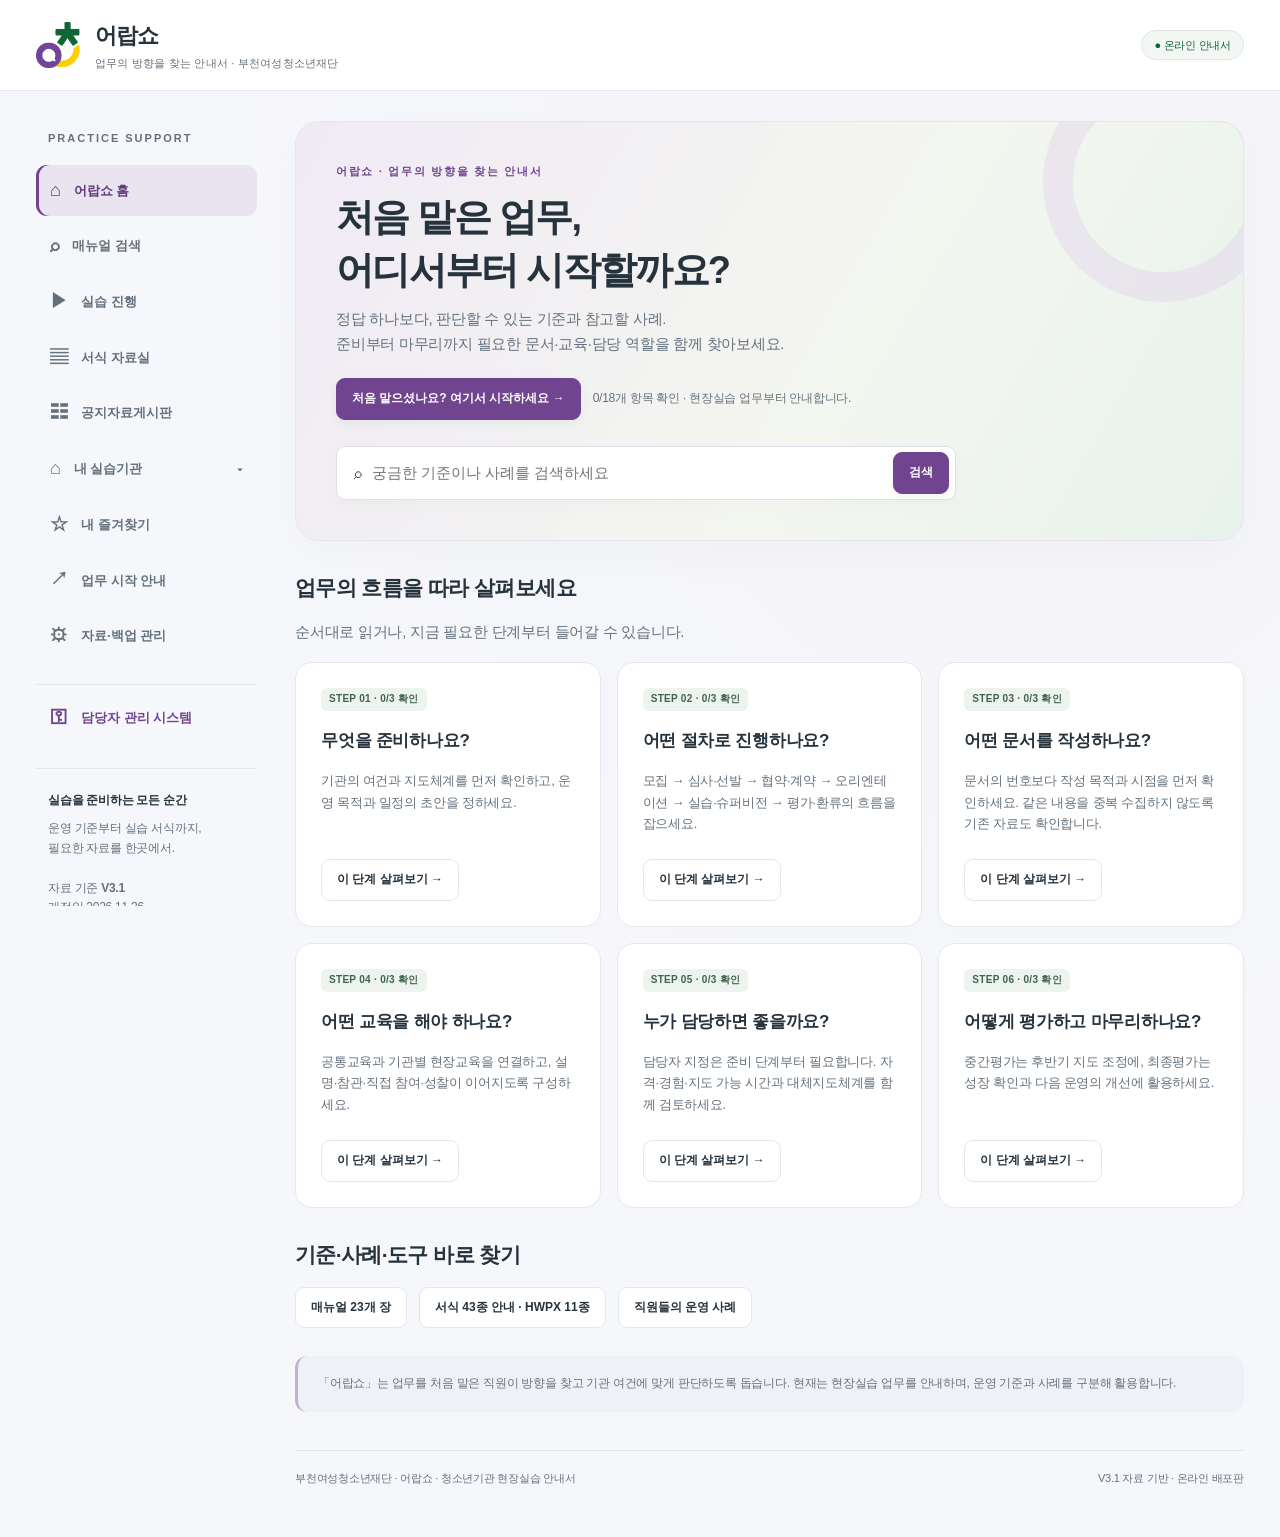
==== commit 45f14285: "feat: add practice progress curriculum workspace" ====
--- a/index.html
+++ b/index.html
@@ -5,7 +5,38 @@
 .flow-menu{display:grid;grid-template-columns:repeat(6,1fr);gap:8px;margin:24px 0}.flow-step{background:white;border:1px solid var(--line);border-radius:10px;padding:15px 10px;text-align:left;color:var(--ink)}.flow-step small,.flow-step strong{display:block}.flow-step small{font-size:11px;color:var(--muted)}.flow-step.selected{border:2px solid var(--green);background:var(--mint)}.flow-checks{display:grid;gap:12px;margin:16px 0}.flow-checks label{display:flex;gap:10px;padding:12px;background:var(--paper);border-radius:7px}.flow-checks input{width:18px;height:18px;flex-shrink:0;margin-top:4px}.flow-columns{display:grid;grid-template-columns:1fr 1fr;gap:28px;margin:26px 0}.flow-links{display:flex;gap:8px;flex-wrap:wrap}.flow-links .btn{white-space:normal;text-align:left}.document-list{margin:16px 0}.document-row{display:flex;justify-content:space-between;align-items:center;gap:16px;padding:16px 0;border-bottom:1px solid var(--line)}.document-row small{display:block;color:var(--muted);font-size:12px;margin-top:5px}.document-row .row{flex-shrink:0}.ref-link{border:0;border-bottom:1px solid var(--green);background:var(--mint);color:var(--green);font:inherit;padding:0 4px}.table-scroll{overflow-x:auto;margin:18px 0}table{border-collapse:collapse;width:100%;min-width:550px;font-size:13px}th,td{border:1px solid var(--line);padding:12px;text-align:left;vertical-align:top}th{background:var(--mint)}progress{accent-color:var(--green);max-width:100%}@media(max-width:900px){.flow-menu{grid-template-columns:repeat(3,1fr)}.flow-columns{grid-template-columns:1fr}.document-row{align-items:flex-start;flex-direction:column}.document-row .row{flex-wrap:wrap}.flow-checks{font-size:14px}}@media(max-width:480px){.flow-menu{grid-template-columns:repeat(2,1fr)}}
 :root{--ink:#26333d;--green:#14613e;--mint:#eaf3ec;--paper:#f6f7fa;--line:#e4e7ec;--muted:#64717d;--purple:#71448f;--yellow:#ffcf00}body{background:radial-gradient(ellipse at 80% 0%,#eee8f433,transparent 55%),var(--paper);letter-spacing:-.25px}header{background:#ffffffed;backdrop-filter:blur(18px);border-bottom:1px solid #e7e9ee}.top{padding:18px 36px;max-width:1440px}.brand-logo{width:46px;height:49px;object-fit:contain}.brand strong{font-size:22px;font-weight:800;letter-spacing:-1px}.brand small{font-size:11px;letter-spacing:.2px}.mode{background:#f2f7f3;border-color:#dce8dd;font-size:11px}.wrap{max-width:1440px;grid-template-columns:225px minmax(0,1fr);gap:34px}aside{top:100px;max-height:calc(100vh - 115px);overflow:auto;padding-right:4px;scrollbar-width:thin}nav{gap:4px}nav button{border-radius:11px;padding:11px 14px;font-size:13px;transition:background .18s,color .18s}nav button:hover{background:#ede9f3;color:var(--purple)}nav button.active{background:#eae4f1;color:#603c7a;box-shadow:inset 3px 0 var(--purple)}.center-subnav{display:none;border-left:1px solid #ddd5e5;margin:3px 0 12px 22px;padding-left:10px;gap:2px}.center-subnav.open{display:grid}nav button[data-nav="centers"]::after{content:'▾';margin-left:auto;font-size:11px;transition:transform .18s}nav button[data-nav="centers"][aria-expanded="true"]::after{transform:rotate(180deg)}.center-subnav button{font-size:11.5px;padding:7px 10px;font-weight:500}.center-subnav button.active{background:#eaf3ec;color:var(--green);box-shadow:none}.aside-note{margin-top:25px}.hero{background:linear-gradient(120deg,#f0eaf5 0%,#f4f6f0 58%,#e8f2ec 100%);border:1px solid #e7e4ec;border-radius:24px;padding:40px;box-shadow:0 15px 45px #233b2f06}.hero:after{content:'';width:180px;height:180px;right:-40px;top:-60px;border:30px solid #e0d4ea77;border-radius:50%;z-index:0}.hero h1{font-size:38px;letter-spacing:-1.7px}.hero .eyebrow{color:var(--purple)}.hero .search{border-color:#e3dce9;box-shadow:0 6px 20px #35224405;margin-top:26px}.hero .btn.primary{background:var(--purple);border-color:var(--purple)}.eyebrow{letter-spacing:1.7px}.card{border:1px solid #e6e8ee;border-radius:17px;box-shadow:0 4px 18px #28333d03;padding:25px;transition:transform .18s,box-shadow .18s}.card:hover{transform:translateY(-2px);box-shadow:0 10px 25px #28333d09}.card h3{line-height:1.6}.badge{border-radius:6px;background:#edf3ee;color:#41634e;font-size:10px;letter-spacing:.3px}.btn{border-radius:9px;padding:10px 15px;font-size:12px;transition:background .18s,box-shadow .18s}.btn.primary{box-shadow:0 3px 10px #14613e12}.source-link{background:white;border-color:#d8e1dc;color:#245c49}.article{border-radius:18px;padding:30px}.flow-step{border-radius:12px}.flow-step.selected{border-color:var(--purple);background:#f2edf7}.flow-checks label{background:#f7f8fa;border:1px solid #eceef2;border-radius:10px}.bottom-note{border-radius:12px;background:#f0f1f6;color:#66717d;border-left:3px solid #c4b0d5}.sectionhead{margin-top:30px}.sectionhead h2{font-size:21px}.center-tabs{display:flex;gap:6px;background:#e9ecf0;border-radius:12px;padding:5px;width:max-content;max-width:100%;margin:20px 0}.center-tabs button{padding:11px 20px;border:0;background:transparent;border-radius:9px;color:var(--muted);font-weight:600}.center-tabs button.active{background:white;color:var(--purple);box-shadow:0 2px 8px #26333d0c}.center-card{position:relative;overflow:hidden;min-height:210px}.center-card:nth-child(3n+1){border-top:3px solid var(--purple)}.center-card:nth-child(3n+2){border-top:3px solid var(--green)}.center-card:nth-child(3n){border-top:3px solid var(--yellow)}.center-card h2{font-size:19px}.center-number{font-size:12px;color:#8e82a0;letter-spacing:2px}.field input,.field textarea,.field select{border-radius:9px;background:#fbfcfd}.field input:focus,.field textarea:focus{outline:2px solid #c7b4d5;outline-offset:1px}.toast{border-radius:12px;background:#353144}.result{border-radius:13px}.ref-link{border-radius:4px}.center-grid{margin-top:26px}.table-scroll{border-radius:10px}.table-scroll table{overflow:hidden}
 @media(max-width:1050px){.wrap{grid-template-columns:200px minmax(0,1fr);gap:22px;padding:24px}.hero{padding:30px}.hero h1{font-size:32px}.center-tabs button{padding:10px 14px}}@media(max-width:720px){.top{padding:15px 18px}.brand-logo{width:36px;height:38px}.brand strong{font-size:19px}.brand small{font-size:9px}.wrap{display:block;padding:14px 16px}aside{max-height:none;overflow:visible;padding:0}nav{display:flex;flex-wrap:wrap;overflow:visible;margin-bottom:22px;gap:5px}nav>button{font-size:11px;padding:8px 10px;background:#fff;border:1px solid var(--line)}.center-subnav{width:100%;display:none;flex-wrap:wrap;border-left:0;margin:5px 0;padding:7px;background:#eeebf2;border-radius:10px}.center-subnav.open{display:flex}.center-subnav button{padding:6px 8px;background:#ffffffaa;font-size:10px}.hero{border-radius:18px;padding:25px}.hero h1{font-size:28px}.hero .row{align-items:flex-start}.hero .btn{white-space:normal;text-align:left}.hero .hint{display:block}.article{padding:20px}.center-tabs{width:100%}.center-tabs button{flex:1;font-size:12px;padding:10px 8px}.cards{gap:13px}.card{padding:22px}.center-card{min-height:190px}}
-.admin-nav{margin-top:18px!important;border-top:1px solid var(--line)!important;border-radius:0 0 10px 10px!important;padding-top:18px!important;color:var(--purple)!important}.admin-login{max-width:560px;margin:30px auto}.admin-login input{letter-spacing:4px;font-size:20px}.admin-login input::placeholder{font-size:13px;letter-spacing:0}.admin-top{justify-content:space-between;margin-top:-10px}.admin-filters{display:flex;gap:18px;margin:24px 0;flex-wrap:wrap}.admin-filters label{display:grid;gap:6px;font-size:12px;color:var(--muted);min-width:170px}.admin-filters select,.admin-filters input{background:white;border:1px solid var(--line);border-radius:9px;padding:11px;color:var(--ink);font:inherit}.admin-stats{display:grid;grid-template-columns:repeat(2,1fr);gap:14px}.admin-stats .stat{margin:0;gap:15px;border-radius:14px}.admin-stats strong small{font-size:11px;text-align:right}.monthly-table{min-width:1050px}.monthly-table td,.monthly-table th{font-size:12px}.monthly-table .btn{padding:6px 9px}@media(max-width:720px){.admin-nav{order:30;width:100%;margin-top:8px!important}.admin-stats{grid-template-columns:1fr}.admin-filters label{min-width:140px;flex:1}}[data-person-remove]{width:16px!important;height:16px;padding:0;vertical-align:middle;margin-right:8px}.document-row .row .btn{max-width:100%;white-space:normal;overflow-wrap:anywhere}</style></head><body><a class="skip" href="#main">본문 바로가기</a><header><div class="top"><a class="brand" href="#home"><img class="brand-logo" src="[data-uri]" alt="부천여성청소년재단 로고"><div><strong>어랍쇼</strong><small>업무의 방향을 찾는 안내서 · 부천여성청소년재단</small></div></a><span class="mode">● 온라인 안내서</span></div></header><div class="wrap"><aside><p class="eyebrow">PRACTICE SUPPORT</p><nav aria-label="주 메뉴"><button data-nav="home" class="active"><span>⌂</span>어랍쇼 홈</button><button data-nav="manual"><span>⌕</span>매뉴얼 검색</button><button data-nav="forms"><span>▤</span>서식 자료실</button><button data-nav="board"><span>☷</span>공지자료게시판</button><button data-nav="centers" aria-expanded="false" aria-controls="center-subnav"><span>⌂</span>내 실습기관</button><div id="center-subnav" class="center-subnav" aria-label="실습기관 선택"><button data-center="bucheon">부천시청소년센터</button><button data-center="women">부천여성청소년센터</button><button data-center="sanullim">산울림청소년센터</button><button data-center="sosa">소사청소년센터</button><button data-center="goriul">고리울청소년센터</button><button data-center="songnae">송내청소년센터</button></div><button data-nav="saved"><span>☆</span>내 즐겨찾기</button><button data-nav="workflow"><span>↗</span>업무 시작 안내</button><button data-nav="settings"><span>⚙</span>자료·백업 관리</button><button data-nav="admin" class="admin-nav"><span>⚿</span>담당자 관리 시스템</button></nav><div class="aside-note">
+.admin-nav{margin-top:18px!important;border-top:1px solid var(--line)!important;border-radius:0 0 10px 10px!important;padding-top:18px!important;color:var(--purple)!important}.admin-login{max-width:560px;margin:30px auto}.admin-login input{letter-spacing:4px;font-size:20px}.admin-login input::placeholder{font-size:13px;letter-spacing:0}.admin-top{justify-content:space-between;margin-top:-10px}.admin-filters{display:flex;gap:18px;margin:24px 0;flex-wrap:wrap}.admin-filters label{display:grid;gap:6px;font-size:12px;color:var(--muted);min-width:170px}.admin-filters select,.admin-filters input{background:white;border:1px solid var(--line);border-radius:9px;padding:11px;color:var(--ink);font:inherit}.admin-stats{display:grid;grid-template-columns:repeat(2,1fr);gap:14px}.admin-stats .stat{margin:0;gap:15px;border-radius:14px}.admin-stats strong small{font-size:11px;text-align:right}.monthly-table{min-width:1050px}.monthly-table td,.monthly-table th{font-size:12px}.monthly-table .btn{padding:6px 9px}@media(max-width:720px){.admin-nav{order:30;width:100%;margin-top:8px!important}.admin-stats{grid-template-columns:1fr}.admin-filters label{min-width:140px;flex:1}}[data-person-remove]{width:16px!important;height:16px;padding:0;vertical-align:middle;margin-right:8px}.document-row .row .btn{max-width:100%;white-space:normal;overflow-wrap:anywhere}
+/* 실습 진행 */
+.practice-summary{display:grid;grid-template-columns:repeat(3,minmax(0,1fr));gap:14px;margin:20px 0}
+.practice-stat{background:#fff;border:1px solid var(--line);border-radius:14px;padding:18px 20px}
+.practice-stat strong{display:block;color:var(--green);font-size:26px;line-height:1.2;margin-bottom:5px}
+.practice-toolbar{display:flex;gap:9px;align-items:center;justify-content:space-between;flex-wrap:wrap;margin:22px 0 16px}
+.practice-filters,.practice-modes{display:flex;gap:7px;flex-wrap:wrap}
+.practice-chip{border:1px solid #cbd8d1;background:#fff;color:var(--ink);border-radius:999px;padding:8px 13px;font-weight:700}
+.practice-chip.active{background:var(--green);border-color:var(--green);color:#fff}
+.practice-grid{display:grid;grid-template-columns:repeat(2,minmax(0,1fr));gap:14px}
+.practice-card{background:#fff;border:1px solid var(--line);border-radius:15px;padding:20px;display:flex;flex-direction:column;gap:10px;min-height:205px}
+.practice-card:hover{border-color:#a8c6b6;box-shadow:0 5px 20px #164e470d}
+.practice-card .practice-top{display:flex;justify-content:space-between;align-items:flex-start;gap:12px}
+.practice-area{display:inline-flex;align-items:center;border-radius:999px;padding:4px 9px;font-size:12px;font-weight:800}
+.practice-area.이해{background:#fcecef;color:#9b4053}.practice-area.실제{background:#e5f3e8;color:#2e7550}.practice-area.경험{background:#e9eefb;color:#3c5798}.practice-area.가치{background:#fff3da;color:#926719}
+.practice-kind{font-size:12px;color:var(--muted)}
+.practice-card h3{margin:2px 0 0;font-size:18px}
+.practice-card p{margin:0;color:var(--muted);font-size:14px}
+.practice-meta{display:grid;grid-template-columns:1fr 1fr;gap:7px 12px;font-size:13px;margin-top:auto}
+.practice-meta span{color:var(--muted)}.practice-meta b{color:var(--ink)}
+.practice-route{display:grid;grid-template-columns:repeat(4,1fr);gap:9px;margin:18px 0}
+.practice-route div{background:#fff;border:1px solid var(--line);border-radius:12px;padding:14px;text-align:center;font-weight:800}
+.practice-route small{display:block;color:var(--muted);font-weight:400;margin-top:4px}
+.practice-detail-grid{display:grid;grid-template-columns:1fr 1fr;gap:13px;margin:16px 0}
+.practice-detail{border:1px solid var(--line);border-radius:12px;padding:16px;background:#fbfcfb}
+.practice-detail h3{margin:0 0 8px;color:var(--green)}
+.practice-detail ul{margin:0;padding-left:20px}
+.practice-actions{display:flex;flex-wrap:wrap;gap:8px;margin-top:18px}
+.practice-prompt{white-space:pre-wrap;background:#f7f8f6;border:1px solid var(--line);border-radius:12px;padding:16px;max-height:55vh;overflow:auto;font-size:13px;line-height:1.6}
+.practice-note{border-left:4px solid var(--green);background:#eef5f0;padding:15px 17px;border-radius:0 10px 10px 0;margin:18px 0}
+@media(max-width:850px){.practice-summary{grid-template-columns:1fr}.practice-grid{grid-template-columns:1fr}.practice-route{grid-template-columns:1fr 1fr}.practice-detail-grid{grid-template-columns:1fr}}
+</style></head><body><a class="skip" href="#main">본문 바로가기</a><header><div class="top"><a class="brand" href="#home"><img class="brand-logo" src="[data-uri]" alt="부천여성청소년재단 로고"><div><strong>어랍쇼</strong><small>업무의 방향을 찾는 안내서 · 부천여성청소년재단</small></div></a><span class="mode">● 온라인 안내서</span></div></header><div class="wrap"><aside><p class="eyebrow">PRACTICE SUPPORT</p><nav aria-label="주 메뉴"><button data-nav="home" class="active"><span>⌂</span>어랍쇼 홈</button><button data-nav="manual"><span>⌕</span>매뉴얼 검색</button><button data-nav="practice"><span>▶</span>실습 진행</button><button data-nav="forms"><span>▤</span>서식 자료실</button><button data-nav="board"><span>☷</span>공지자료게시판</button><button data-nav="centers" aria-expanded="false" aria-controls="center-subnav"><span>⌂</span>내 실습기관</button><div id="center-subnav" class="center-subnav" aria-label="실습기관 선택"><button data-center="bucheon">부천시청소년센터</button><button data-center="women">부천여성청소년센터</button><button data-center="sanullim">산울림청소년센터</button><button data-center="sosa">소사청소년센터</button><button data-center="goriul">고리울청소년센터</button><button data-center="songnae">송내청소년센터</button></div><button data-nav="saved"><span>☆</span>내 즐겨찾기</button><button data-nav="workflow"><span>↗</span>업무 시작 안내</button><button data-nav="settings"><span>⚙</span>자료·백업 관리</button><button data-nav="admin" class="admin-nav"><span>⚿</span>담당자 관리 시스템</button></nav><div class="aside-note">
 <strong>실습을 준비하는 모든 순간</strong>운영 기준부터 실습 서식까지,<br>필요한 자료를 한곳에서.<br><br>자료 기준 <b>V3.1</b><br>개정일 2026.11.26
 </div></aside>
 <main id="main" tabindex="-1"><section class="hero"><div class="eyebrow">어랍쇼 · 업무의 방향을 찾는 안내서</div><h1>처음 맡은 업무,<br>어디서부터 시작할까요?</h1><p class="sub">정답 하나보다, 판단할 수 있는 기준과 참고할 사례.<br>준비부터 마무리까지 필요한 문서·교육·담당 역할을 함께 찾아보세요.</p><div class="row" style="margin-top:22px"><button class="btn primary" data-stage="prepare">처음 맡으셨나요? 여기서 시작하세요 →</button><span class="hint">0/18개 항목 확인 · 현장실습 업무부터 안내합니다.</span></div><div class="search"><span aria-hidden="true">⌕</span><input id="search" aria-label="궁금한 기준이나 사례를 검색하세요" placeholder="궁금한 기준이나 사례를 검색하세요" value=""><button class="btn primary" id="searchBtn">검색</button></div></section><div class="sectionhead"><h2>업무의 흐름을 따라 살펴보세요</h2></div><p class="sub">순서대로 읽거나, 지금 필요한 단계부터 들어갈 수 있습니다.</p><div class="cards" style="margin-top:18px"><article class="card"><span class="badge">STEP 01 · 0/3 확인</span><h3>무엇을 준비하나요?</h3><p>기관의 여건과 지도체계를 먼저 확인하고, 운영 목적과 일정의 초안을 정하세요.</p><div class="actions"><button class="btn" data-stage="prepare">이 단계 살펴보기 →</button></div></article><article class="card"><span class="badge">STEP 02 · 0/3 확인</span><h3>어떤 절차로 진행하나요?</h3><p>모집 → 심사·선발 → 협약·계약 → 오리엔테이션 → 실습·슈퍼비전 → 평가·환류의 흐름을 잡으세요.</p><div class="actions"><button class="btn" data-stage="process">이 단계 살펴보기 →</button></div></article><article class="card"><span class="badge">STEP 03 · 0/3 확인</span><h3>어떤 문서를 작성하나요?</h3><p>문서의 번호보다 작성 목적과 시점을 먼저 확인하세요. 같은 내용을 중복 수집하지 않도록 기존 자료도 확인합니다.</p><div class="actions"><button class="btn" data-stage="documents">이 단계 살펴보기 →</button></div></article><article class="card"><span class="badge">STEP 04 · 0/3 확인</span><h3>어떤 교육을 해야 하나요?</h3><p>공통교육과 기관별 현장교육을 연결하고, 설명·참관·직접 참여·성찰이 이어지도록 구성하세요.</p><div class="actions"><button class="btn" data-stage="education">이 단계 살펴보기 →</button></div></article><article class="card"><span class="badge">STEP 05 · 0/3 확인</span><h3>누가 담당하면 좋을까요?</h3><p>담당자 지정은 준비 단계부터 필요합니다. 자격·경험·지도 가능 시간과 대체지도체계를 함께 검토하세요.</p><div class="actions"><button class="btn" data-stage="people">이 단계 살펴보기 →</button></div></article><article class="card"><span class="badge">STEP 06 · 0/3 확인</span><h3>어떻게 평가하고 마무리하나요?</h3><p>중간평가는 후반기 지도 조정에, 최종평가는 성장 확인과 다음 운영의 개선에 활용하세요.</p><div class="actions"><button class="btn" data-stage="finish">이 단계 살펴보기 →</button></div></article></div><div class="sectionhead"><h2>기준·사례·도구 바로 찾기</h2></div><div class="row"><button class="btn" data-nav="manual">매뉴얼 23개 장</button><button class="btn" data-nav="forms">서식 43종 안내 · HWPX 11종</button><button class="btn" data-cases="true">직원들의 운영 사례</button></div><p class="bottom-note">「어랍쇼」는 업무를 처음 맡은 직원이 방향을 찾고 기관 여건에 맞게 판단하도록 돕습니다. 현재는 현장실습 업무를 안내하며, 운영 기준과 사례를 구분해 활용합니다.</p><footer><span>부천여성청소년재단 · 어랍쇼 · 청소년기관 현장실습 안내서</span>
@@ -51,12 +82,127 @@
 function postRow(p){return `<button class="notice-row" data-post="${esc(p.id)}"><span class="badge">${p.pinned?'고정':esc(p.category)}</span><span class="title">${esc(p.title)}${p.files?.length?' ▧':''}</span><small>${esc(p.date)}</small></button>`}
 function board(){let found=sortedPosts().filter(p=>(filter==='전체'||p.category===filter)&&match(p.title+' '+p.body+' '+p.author));let pages=Math.max(1,Math.ceil(found.length/8));pageNo=Math.min(pageNo,pages);return head('COMMUNITY BOARD','공지·자료 게시판','운영 공지, 실무 자료와 질문을 정리하는 공간입니다.')+`<div class="bottom-note" style="margin-top:0">현재 게시글·첨부는 이 브라우저에 저장됩니다. 온라인 공동 게시판은 서버 연결 후 사용할 수 있습니다.</div><div class="toolbar">${searchBox('제목·본문·작성자 검색')}<button class="btn primary" id="newPost">+ 글쓰기</button></div>`+chips(['전체','공지','자료','질문','운영 사례'])+`<div class="results-meta">총 ${found.length}개 게시글</div><div class="panel">${found.slice((pageNo-1)*8,pageNo*8).map(postRow).join('')}</div>`+(found.length?'':'<div class="empty">게시글이 없습니다.</div>')+`<div class="pager">${Array.from({length:pages},(_,i)=>`<button data-pageno="${i+1}" class="${pageNo===i+1?'active':''}" aria-label="${i+1}페이지">${i+1}</button>`).join('')}</div>`}
 function saved(){let fs=formData.filter(f=>state.favorites.includes(f.id)),ms=getSections().filter(m=>state.favorites.includes(m.id));return head('MY BOOKMARKS','내 즐겨찾기','다시 찾고 싶은 서식과 매뉴얼을 모아두세요.')+`<h2>서식 ${fs.length}</h2><div class="cards">${fs.map(formCard).join('')}</div><h2 style="margin-top:28px">매뉴얼 ${ms.length}</h2>`+ms.map(m=>`<button class="result" data-manual="${m.id}">${esc(m.title)} →</button>`).join('')+(!fs.length&&!ms.length?'<div class="empty">자료의 ☆ 버튼을 누르면 여기에 표시됩니다.</div>':'')}
+
+let practiceFilter='전체',practiceMode='130';
+const practiceCourses=[
+{id:'orientation',area:'이해',title:'오리엔테이션',subtitle:'기관소개 등',kind:'기관별',type:'안내·기관투어',owner:'실습총괄자·관리자',summary:'기관의 미션·조직·시설·주요사업과 실습과정, 기본규칙 및 안전사항을 이해합니다.',activity:'기관투어 후 「내가 발견한 기관의 역할」 3가지 기록',materials:'기관 소개자료, 조직도, 시설안내, 실습 운영계획'},
+{id:'communication',area:'이해',title:'대학생 현장실습생 소통의 시간',subtitle:'관계형성·기대 공유',kind:'공통',type:'워크숍',owner:'실습지도자',summary:'실습생 간 관계를 형성하고 개인별 기대·우려·학습목표를 공유합니다.',activity:'개인 실습목표 3가지 작성 및 모둠 공유',materials:'실습 일정표, 목표설정 워크시트'},
+{id:'policy',area:'이해',title:'청소년 정책 이해',subtitle:'정책 구조와 현장 적용',kind:'공통',type:'강의·토론',owner:'정책·기획 경험 직원',summary:'청소년정책의 구조를 이해하고 국가·지역 정책이 기관 사업으로 연결되는 과정을 살펴봅니다.',activity:'정책 1건을 선택해 기관 사업과 연결점 찾기',materials:'최신 청소년정책 자료, 기관 사업계획'},
+{id:'policy-analysis',area:'이해',title:'청소년 정책 분석',subtitle:'정책 분석 실습',kind:'기관별',type:'분석 워크숍',owner:'정책·기획 담당자',summary:'정책목표·대상·사업·성과의 구조를 분석하고 현장 적용 가능성을 검토합니다.',activity:'정책 분석표 작성 및 3분 발표',materials:'정책 문서, 분석 워크시트'},
+{id:'guidance-1',area:'이해',title:'청소년지도 이해①',subtitle:'청운위·참여·자치기구',kind:'공통',type:'사례·토론',owner:'참여·자치사업 담당자',summary:'청소년 참여권과 자치활동의 의미를 실제 청소년운영위원회 사례로 이해합니다.',activity:'참여기구 운영사례 강점·개선점 분석',materials:'청운위 운영계획·회의자료·활동사례'},
+{id:'guidance-2',area:'이해',title:'청소년지도 이해②',subtitle:'방과후아카데미',kind:'공통',type:'사례·현장관찰',owner:'방과후아카데미 담당자',summary:'방과후아카데미의 목적·운영체계·생활지도·보호자 및 지역연계의 실제를 이해합니다.',activity:'운영 흐름 관찰 후 지도자의 역할 기록',materials:'운영계획, 일과표, 프로그램 사례'},
+{id:'activity-wood',area:'이해',title:'청소년활동 이해①',subtitle:'센터 특성화1 · 목공·가죽',kind:'기관별',type:'시연·실습',owner:'특성화사업 담당자',summary:'목공·가죽 활동의 교육적 의미와 실제 프로그램 운영 및 안전관리 방법을 경험합니다.',activity:'간단한 제작 실습과 위험요인 체크',materials:'프로그램 계획서, 안전수칙, 기자재'},
+{id:'activity-digital',area:'이해',title:'청소년활동 이해②',subtitle:'센터 특성화2 · 3D·드론',kind:'기관별',type:'시연·실습',owner:'디지털·드론 담당자',summary:'3D·드론 등 미래기술 활동의 교육목적, 기자재 활용과 안전수칙을 경험합니다.',activity:'기자재 체험 후 청소년활동 아이디어 제안',materials:'장비, 안전점검표, 활동 사례'},
+{id:'program-plan',area:'실제',title:'프로그램 기획과 운영 실제',subtitle:'기획부터 평가까지',kind:'공통',type:'워크숍',owner:'사업기획 경험 직원',summary:'욕구파악→목표→대상→내용→일정→예산→홍보→운영→평가의 전체 흐름을 실제 사례로 학습합니다.',activity:'모둠별 미니 프로그램 기획서 작성',materials:'실제 운영계획서, 기획서 양식'},
+{id:'promotion',area:'실제',title:'프로그램 기획과 운영 실제①',subtitle:'홍보와 모집',kind:'기관별',type:'사례·작성실습',owner:'홍보·사업 담당자',summary:'청소년 대상 모집전략, 홍보문안, 채널 선택과 모집결과 분석의 실제를 살펴봅니다.',activity:'대상별 홍보문안과 모집채널 설계',materials:'홍보물, 모집공고, 채널별 성과자료'},
+{id:'certification',area:'실제',title:'프로그램 기획과 운영 실제②',subtitle:'인증제',kind:'기관별',type:'강의·사례',owner:'인증프로그램 경험자',summary:'청소년수련활동 인증제의 목적과 절차를 실제 인증 프로그램 사례 중심으로 이해합니다.',activity:'인증 프로그램 사례 구조 분석',materials:'인증 관련 공식자료, 실제 인증사례'},
+{id:'evaluation',area:'실제',title:'프로그램 평가 실제',subtitle:'만족도 조사 등',kind:'공통',type:'실습',owner:'성과관리·사업 담당자',summary:'만족도에 그치지 않고 목적–성과지표–측정–분석–환류가 연결되는 평가를 설계합니다.',activity:'프로그램 1건의 성과지표와 평가문항 설계',materials:'만족도지, 결과보고서, 성과지표 사례'},
+{id:'admin-doc',area:'경험',title:'행정사무의 실제①',subtitle:'공문서 작성과 문서관리',kind:'공통',type:'문서작성 실습',owner:'행정·기획 담당자',summary:'공공기관의 공문 작성, 결재, 문서관리 흐름을 실제 문서를 바탕으로 경험합니다.',activity:'청소년사업 협조 요청 공문 작성',materials:'공문 예시, 결재문서, 문서작성 기준'},
+{id:'budget',area:'경험',title:'행정사무의 실제②',subtitle:'예산 이해',kind:'공통',type:'사례·산출실습',owner:'회계·예산 담당자',summary:'예산편성→집행→정산의 기본구조와 사업예산 산출근거 작성방법을 경험합니다.',activity:'소규모 프로그램 예산 산출내역 작성',materials:'예산서, 지출품의, 정산자료'},
+{id:'report',area:'경험',title:'보고서 작성법',subtitle:'개인별·모둠 과제 작성',kind:'기관별',type:'작성·첨삭',owner:'관리자·기획 담당자',summary:'운영계획·결과보고·실습보고서의 차이를 이해하고 근거 중심의 보고서를 작성합니다.',activity:'제공 사례를 1쪽 결과보고 형식으로 재작성',materials:'운영계획서, 결과보고서, 보고서 양식'},
+{id:'issue',area:'경험',title:'청소년 이슈 토론',subtitle:'지역사회 사례조사·자체학습·북스터디',kind:'기관별',type:'조사·토론',owner:'퍼실리테이션 가능 직원',summary:'지역사회 청소년 이슈를 조사하고 근거를 바탕으로 토론하여 정책과 기관의 역할을 연결합니다.',activity:'지역 청소년 이슈 조사분석 및 토론',materials:'지역통계, 정책자료, 기사·연구자료'},
+{id:'equipment',area:'경험',title:'프로그램 활용 기자재 사용법',subtitle:'①~②',kind:'기관별',type:'기자재 실습',owner:'기자재 담당자',summary:'프로그램 기자재의 목적·작동법·안전점검과 사고예방을 직접 체험합니다.',activity:'기자재 점검표 작성 및 안전사용 실습',materials:'기자재, 매뉴얼, 안전점검표'},
+{id:'institution-analysis',area:'경험',title:'기관 운영분석',subtitle:'기관을 읽는 법',kind:'기관별',type:'분석 워크숍',owner:'기관 관리자·기획 담당자',summary:'미션·조직·예산·사업·이용자·지역연계를 종합적으로 분석합니다.',activity:'기관 운영분석 보고서 작성',materials:'기관현황, 조직도, 예산·사업자료'},
+{id:'visit',area:'경험',title:'기관 방문',subtitle:'전략경영실·모퉁이·송내 등',kind:'기관별',type:'현장학습',owner:'방문기관 담당자·실습지도자',summary:'단순 견학이 아니라 사전질문→관찰→인터뷰→비교분석→사후공유 구조로 운영합니다.',activity:'기관별 비교 관찰표 작성',materials:'방문기관 소개자료, 사전질문지'},
+{id:'meeting',area:'경험',title:'기관 주간업무 회의 참석',subtitle:'①~④',kind:'기관별',type:'업무관찰',owner:'부서장·실습지도자',summary:'회의 참관을 통해 보고·협업·의사결정 구조를 관찰하고 조직운영을 이해합니다.',activity:'회의 관찰포인트 기록 및 사후 성찰',materials:'회의안건, 관찰 워크시트'},
+{id:'fieldwork',area:'경험',title:'청소년 사업의 경험',subtitle:'130시간 ①~⑥ · 160시간 ①~⑧',kind:'기관별',type:'현장참여',owner:'해당 사업 담당자',summary:'업무보조가 아니라 사전이해→역할부여→실행→피드백→성찰의 구조로 실제 사업에 참여합니다.',activity:'역할수행 기록과 지도자 피드백',materials:'사업계획, 역할안내, 안전·운영자료'},
+{id:'role',area:'가치',title:'청소년지도사의 역할과 자세',subtitle:'전문직 정체성과 윤리',kind:'공통',type:'사례·토론',owner:'선임 지도자·관리자',summary:'청소년권리, 윤리, 관계의 경계, 책임과 실제 딜레마를 통해 전문직 정체성을 성찰합니다.',activity:'윤리적 딜레마 사례 토론',materials:'윤리 관련 자료, 현장사례'},
+{id:'career',area:'가치',title:'입사지원과 면접 실제',subtitle:'이력서·자기소개서·모의면접',kind:'공통',type:'워크숍·모의면접',owner:'채용 경험 관리자',summary:'직무분석을 바탕으로 이력서·자기소개서를 보완하고 모의면접과 피드백을 진행합니다.',activity:'1분 자기소개 및 모의면접',materials:'채용공고, 이력서·자기소개서'},
+{id:'mid-1',area:'가치',title:'실습 중간평가①',subtitle:'기관분석·정책보고서',kind:'기관별',type:'발표·슈퍼비전',owner:'실습지도자·관리자',summary:'기관분석과 정책보고서를 바탕으로 현재까지의 이해·태도·성장을 점검합니다.',activity:'개인 발표 및 피드백',materials:'기관분석 보고서, 정책보고서'},
+{id:'mid-2',area:'가치',title:'실습 중간평가②',subtitle:'이력서·자기소개서·실습보고서',kind:'기관별',type:'발표·개별피드백',owner:'실습지도자·관리자',summary:'진로자료와 실습보고서를 토대로 개인의 전문역량과 향후 성장방향을 점검합니다.',activity:'개별 피드백 면담',materials:'이력서, 자기소개서, 실습보고서'},
+{id:'final',area:'가치',title:'실습 종결평가',subtitle:'실습생·기관·지도자 평가',kind:'기관별',type:'다면평가·슈퍼비전',owner:'실습총괄자·담당자',summary:'자기평가·기관평가·지도자평가를 구분하고 성장 중심의 종합 피드백을 실시합니다.',activity:'자기평가 작성 및 종결 면담',materials:'종결평가서, 실습일지'},
+{id:'report-session',area:'가치',title:'실습보고회 및 평가',subtitle:'배움과 변화의 공유',kind:'기관별',type:'발표·성찰',owner:'기관장·관리자·지도자',summary:'결과 나열보다 무엇을 보고·배우고·어떻게 달라졌는지를 중심으로 실습경험을 공유합니다.',activity:'최종 실습발표 및 동료 피드백',materials:'실습보고서, 발표자료, 평가표'}
+];
+
+function practicePrompt(course){
+return `당신은 청소년기관 현장실습 교육과정을 설계하는 교육기획 전문가이자 청소년지도사 현장실습 슈퍼바이저입니다.
+
+[기본정보]
+교육과목: ${course.title}${course.subtitle?' ('+course.subtitle+')':''}
+교육영역: ${course.area}
+교육대상: 청소년지도사 2급 자격과정 현장실습생
+권장 교육방식: ${course.type}
+권장 담당자 유형: ${course.owner}
+기관 특성: [기관의 주요 기능 및 특성화사업 입력]
+교육시간: [배정시간 입력]
+교육인원: [인원 입력]
+
+[교육설계 원칙]
+- 대학 이론수업의 반복이 아니라 청소년기관의 실제 사례를 중심으로 구성한다.
+- 직원의 실제 업무경험과 노하우를 교육자산으로 활용한다.
+- 강의·사례·토론·실습·현장체험·발표·슈퍼비전을 과목 특성에 맞게 조합한다.
+- 청소년의 성장·참여·권익·안전을 기본 관점으로 유지한다.
+- 교육 종료 후 실습일지와 실습보고서에 연결되는 성찰 질문을 제공한다.
+
+[반드시 작성할 결과물]
+1. 교육목표 3~5개
+2. 적정 강의담당자: 권장 직무·업무경험·전문성·경력수준·단독/공동강의 여부
+3. 권장 교육방식과 선정 이유
+4. 시간별 운영안: 시간 / 단계 / 내용 / 진행방법 / 담당자 역할 / 실습생 활동 / 준비물
+5. PPT 강의안: 슬라이드 번호 / 제목 / 핵심내용 / 현장사례 / 추천 시각자료 / 발표자 노트
+6. 실습생 참여활동 최소 1개
+7. 활용할 실제 기관자료와 개인정보 비식별 주의사항
+8. 적정 실습생 산출물
+9. 이해도 확인·수행평가·지도자 피드백·성찰질문 3개
+10. 강사용 진행 시나리오: 도입→핵심설명→질문→활동→사례→마무리
+11. 이 과목을 통해 실습생에게 남겨야 할 한 문장
+
+[현재 과목의 현장 적용 방향]
+${course.summary}
+권장 참여활동: ${course.activity}
+활용자료: ${course.materials}
+
+실제 담당 직원이 처음 강의를 맡아도 바로 준비하고 진행할 수 있는 수준으로 작성해 주세요.`;
+}
+
+function practiceCard(c){
+return `<article class="practice-card"><div class="practice-top"><div><span class="practice-area ${c.area}">${c.area}</span> <span class="practice-kind">${esc(c.kind)}</span><h3>${esc(c.title)}</h3><p>${esc(c.subtitle)}</p></div></div><p>${esc(c.summary)}</p><div class="practice-meta"><span>권장 방식<br><b>${esc(c.type)}</b></span><span>담당자 유형<br><b>${esc(c.owner)}</b></span></div><div class="actions"><button class="btn primary" data-course="${c.id}">과목 준비하기 →</button></div></article>`;
+}
+
+function practice(){
+const list=practiceCourses.filter(c=>practiceFilter==='전체'||c.area===practiceFilter);
+const common=practiceCourses.filter(c=>c.kind==='공통').length;
+return head('PRACTICE RUN','실습 진행','과목을 선택하면 강의 준비부터 담당자·PPT·진행방식·활동·평가까지 한 흐름으로 확인할 수 있습니다.')+
+`<div class="practice-note"><strong>운영 원칙</strong><br>표준화하되 획일화하지 않습니다. 공통으로 지원할 수 있는 교육은 함께 준비하고, 기관별 특성화 과목은 각 기관의 전문성을 살려 깊이 경험하도록 설계합니다.</div>
+<div class="practice-summary"><div class="practice-stat"><strong>${practiceMode==='130'?'130시간':'160시간'}</strong><span>${practiceMode==='130'?'4주 · 17일 표준과정':'4주 · 20일 확장과정'}</span></div><div class="practice-stat"><strong>${practiceCourses.length}개</strong><span>교육·경험 모듈</span></div><div class="practice-stat"><strong>${common}개</strong><span>공통교육 중심 모듈</span></div></div>
+<div class="practice-route"><div>이해<small>현장과 정책을 이해</small></div><div>실제<small>기획·운영을 적용</small></div><div>경험<small>기관 업무를 직접 경험</small></div><div>가치<small>전문성과 윤리를 성찰</small></div></div>
+<div class="practice-toolbar"><div class="practice-filters">${['전체','이해','실제','경험','가치'].map(x=>`<button class="practice-chip ${practiceFilter===x?'active':''}" data-practice-filter="${x}">${x}</button>`).join('')}</div><div class="practice-modes"><button class="practice-chip ${practiceMode==='130'?'active':''}" data-practice-mode="130">130시간 표준과정</button><button class="practice-chip ${practiceMode==='160'?'active':''}" data-practice-mode="160">160시간 확장과정</button></div></div>
+<div class="results-meta">${practiceFilter==='전체'?'전체':practiceFilter+' 영역'} · ${list.length}개 과목</div>
+<div class="practice-grid">${list.map(practiceCard).join('')}</div>
+<div class="bottom-note"><strong>활용 방향</strong> · 과목별 상세화면의 AI 강의지원 프롬프트를 복사해 PPT 작성, 담당자 선정, 강의 진행안, 참여활동 및 평가자료 제작에 활용할 수 있습니다.</div>`;
+}
+
+function openPracticeCourse(id){
+const c=practiceCourses.find(x=>x.id===id);if(!c)return;
+showDialog(dialogHead(c.title)+`<p class="hint"><span class="practice-area ${c.area}">${c.area}</span> · ${esc(c.kind)} · ${esc(c.subtitle)}</p>
+<p>${esc(c.summary)}</p>
+<div class="practice-detail-grid">
+<div class="practice-detail"><h3>강의 개요</h3><ul><li>권장 진행방식: ${esc(c.type)}</li><li>권장 담당자: ${esc(c.owner)}</li><li>전체 현장실습 과정과 연결해 현장사례 중심으로 운영</li></ul></div>
+<div class="practice-detail"><h3>담당자 지정 기준</h3><ul><li>직급보다 관련 업무경험과 실제 전문성 우선</li><li>실제 사례와 문서를 설명할 수 있는 직원 우선</li><li>필요 시 관리자+실무자 공동강의 권장</li></ul></div>
+<div class="practice-detail"><h3>실습생 활동</h3><p>${esc(c.activity)}</p></div>
+<div class="practice-detail"><h3>준비자료</h3><p>${esc(c.materials)}</p></div>
+<div class="practice-detail"><h3>PPT 구성 원칙</h3><ul><li>왜 필요한가 → 핵심개념 → 실제 기관 사례</li><li>잘된 사례·어려웠던 사례 → 참여활동</li><li>현장 주의점 → 성찰질문 → 핵심 메시지</li></ul></div>
+<div class="practice-detail"><h3>평가·성찰</h3><ul><li>이해도 확인 질문</li><li>활동 결과물 및 수행과정 피드백</li><li>실습일지에 연결되는 성찰질문 3개</li></ul></div>
+</div>
+<div class="practice-actions"><button class="btn primary" data-course-prompt="${c.id}">AI 통합 강의 프롬프트 보기</button><button class="btn" data-course-copy="${c.id}">프롬프트 바로 복사</button></div>`);
+}
+
+function openPracticePrompt(id){
+const c=practiceCourses.find(x=>x.id===id);if(!c)return;const prompt=practicePrompt(c);
+showDialog(dialogHead(c.title+' · AI 강의지원')+`<p class="hint">아래 프롬프트를 ChatGPT에 붙여 넣고 교육시간·인원·기관 특성만 입력하면 강의안, PPT, 담당자 기준, 진행방식, 활동과 평가를 한 번에 설계할 수 있습니다.</p><div class="practice-prompt">${esc(prompt)}</div><div class="practice-actions"><button class="btn primary" data-course-copy="${c.id}">프롬프트 복사</button><button class="btn" data-close>닫기</button></div>`);
+}
+
+async function copyPracticePrompt(id){
+const c=practiceCourses.find(x=>x.id===id);if(!c)return;const prompt=practicePrompt(c);
+try{await navigator.clipboard.writeText(prompt);toast('강의설계 프롬프트를 복사했습니다.')}catch{showDialog(dialogHead('프롬프트 복사')+`<div class="practice-prompt">${esc(prompt)}</div><p class="hint">브라우저에서 자동 복사가 제한되었습니다. 위 내용을 직접 복사해 주세요.</p>`)}
+}
+
 function settings(){return head('DATA MANAGEMENT','자료·백업 관리','로컬 자료를 보관하고 온라인 전환에 필요한 데이터를 준비하세요.')+`<section class="setting"><h2>데이터 백업·복원</h2><p>업무 체크리스트, 센터 자료·첨부, 차수·기관별 인원·이력서·명단·월별 실적, 게시글, 즐겨찾기, 교체한 HWPX와 매뉴얼을 JSON 파일로 보관합니다. 복원은 현재 자료를 덮어씁니다.</p><div class="row"><button class="btn primary" id="backup">↓ 전체 백업</button><button class="btn" id="restoreBtn">백업 복원</button></div></section><section class="setting"><h2>HWPX 파일 관리</h2><p>검토한 한글 파일을 서식별로 등록하거나 교체합니다. ZIP 기반 HWPX 문서 구조를 확인합니다. 파일당 최대 5MB이며 브라우저 저장 한도의 영향을 받습니다.</p><div class="field"><label for="formSelect">대상 서식</label><select id="formSelect">${formData.map(f=>`<option value="${f.id}">${f.id} ${esc(f.title)}</option>`).join('')}</select></div><div class="field"><label for="hwpxFile">HWPX 선택</label><input id="hwpxFile" type="file" accept=".hwpx"></div><button class="btn" id="registerHwpx">파일 등록</button></section><section class="setting"><h2>매뉴얼 갱신</h2><p>원문에서 복사한 전체 텍스트(.txt)를 가져옵니다. ‘Ⅰ-1. 제목’과 ‘Ⅱ-1. 제목’ 형식의 장 구분을 사용합니다. 갱신 전 백업을 권장합니다.</p><div class="field"><label for="manualFile">매뉴얼 텍스트</label><input id="manualFile" type="file" accept=".txt"></div><button class="btn" id="updateManual">새 매뉴얼 적용</button></section>
 <section class="setting"><h2>온라인 전환 준비</h2>
 
 <p>이 HTML은 외부 라이브러리 없이 GitHub Pages에서 실행할 수 있습니다. 다만 GitHub Pages는 정적 호스팅이므로 게시글·파일·자료 수정 내용은 현재 브라우저에만 저장되고 다른 사용자와 공유되지 않습니다. 담당자 관리 화면의 비밀번호·테스트 접속도 UI 검토용이며 실제 인증 기능이 아닙니다. 공개 운영 전에는 API·데이터베이스·사용자 인증·권한 관리·업로드 파일 검사 기능을 별도 서버에 연결해야 합니다.</p>
 <a class="btn" href="온라인전환안내.md" download>온라인 전환 안내 ↓</a></section>`}
-function render(){if(page!=='admin')adminUnlocked=false;let centerMenu=$('#center-subnav'),centerButton=document.querySelector('button[data-nav="centers"]'),centerOpen=page==='centers';centerMenu?.classList.toggle('open',centerOpen);centerButton?.setAttribute('aria-expanded',String(centerOpen));document.querySelectorAll('nav button').forEach(b=>b.classList.toggle('active',b.dataset.nav===page||(page==='centers'&&centerTab!=='overview'&&b.dataset.center===currentCenter)));$('#main').innerHTML=({home,workflow,forms,manual,centers:centerView,board,saved,settings,admin:adminView}[page]||home)()+footer();bindSearch();bindAdmin()}
+function render(){if(page!=='admin')adminUnlocked=false;let centerMenu=$('#center-subnav'),centerButton=document.querySelector('button[data-nav="centers"]'),centerOpen=page==='centers';centerMenu?.classList.toggle('open',centerOpen);centerButton?.setAttribute('aria-expanded',String(centerOpen));document.querySelectorAll('nav button').forEach(b=>b.classList.toggle('active',b.dataset.nav===page||(page==='centers'&&centerTab!=='overview'&&b.dataset.center===currentCenter)));$('#main').innerHTML=({home,workflow,practice,forms,manual,centers:centerView,board,saved,settings,admin:adminView}[page]||home)()+footer();bindSearch();bindAdmin()}
 function navigate(p){if(page==='admin'&&p!=='admin'){adminUnlocked=false;$('#modal').close()}if(p==='centers')centerTab='overview';page=p;query='';filter='전체';pageNo=1;currentManual=null;location.hash=p;render();window.scrollTo(0,0)}
 function bindSearch(){let input=$('#search');if(input){input.addEventListener('keydown',e=>{if(e.key==='Enter')doSearch()});$('#searchBtn').onclick=doSearch}}
 function doSearch(){query=$('#search').value.trim();pageNo=1;if(page==='home'){page='manual';filter='전체';location.hash='manual'}render()}
@@ -69,7 +215,7 @@
 function editor(id=null){editId=id;let p=state.posts.find(x=>x.id===id)||{title:'',body:'',author:'',category:'공지',files:[]};showDialog(dialogHead(id?'게시글 수정':'새 게시글')+`<form id="postForm"><div class="row"><div class="field half"><label for="category">분류</label><select id="category">${['공지','자료','질문','운영 사례'].map(x=>`<option ${x===p.category?'selected':''}>${x}</option>`).join('')}</select></div><div class="field half"><label for="author">작성자</label><input id="author" required maxlength="40" value="${esc(p.author)}"></div></div><div class="field"><label for="title">제목</label><input id="title" required maxlength="120" value="${esc(p.title)}"></div><div class="field"><label for="body">내용</label><textarea id="body" required maxlength="30000">${esc(p.body)}</textarea></div><label><input type="checkbox" id="pinned" ${p.pinned?'checked':''}> 상단 공지로 고정</label><div class="field"><label for="attachments">첨부파일 추가 (합계 최대 2MB, 최대 3개)</label><input type="file" id="attachments" multiple accept=".pdf,.hwpx,.hwp,.docx,.xlsx,.png,.jpg,.jpeg,.txt,.zip"></div><p class="hint">${p.files.length?`기존 첨부 ${p.files.length}개 유지 · <label><input type="checkbox" id="removeFiles"> 기존 첨부 삭제</label>`:'첨부가 없어도 등록할 수 있습니다.'}</p><div class="row"><button class="btn primary" type="submit">저장하기</button><button class="btn" type="button" data-close>취소</button></div><p id="formError" role="alert" style="color:#a73e3e"></p></form>`);$('#postForm').onsubmit=savePost}
 const readBase64=file=>new Promise((resolve,reject)=>{let r=new FileReader();r.onload=()=>resolve(r.result.split(',')[1]);r.onerror=reject;r.readAsDataURL(file)});
 async function savePost(e){e.preventDefault();let old=state.posts.find(x=>x.id===editId),files=$('#removeFiles')?.checked?[]:[...(old?.files||[])],chosen=[...$('#attachments').files],allowed=/\.(pdf|hwpx|hwp|docx|xlsx|png|jpe?g|txt|zip)$/i;if(files.length+chosen.length>3)return $('#formError').textContent='첨부는 최대 3개까지 등록해 주세요.';if(chosen.some(f=>!allowed.test(f.name)))return $('#formError').textContent='지원하는 파일 형식을 선택해 주세요.';if(files.reduce((n,f)=>n+f.size,0)+chosen.reduce((n,f)=>n+f.size,0)>2*1024*1024)return $('#formError').textContent='첨부파일 합계는 2MB 이하로 선택해 주세요.';let title=$('#title').value.trim(),body=$('#body').value.trim(),author=$('#author').value.trim();if(!title||!body||!author)return $('#formError').textContent='제목, 내용, 작성자를 입력해 주세요.';let btn=e.submitter;btn.disabled=true;try{for(let f of chosen)files.push({name:f.name,size:f.size,type:f.type,data:await readBase64(f)});let p={id:editId||crypto.randomUUID(),title,body,author,category:$('#category').value,pinned:$('#pinned').checked,date:old?.date||new Intl.DateTimeFormat('sv-SE',{timeZone:'Asia/Seoul'}).format(new Date()),views:old?.views||0,files};let n=structuredClone(state);n.posts=editId?n.posts.map(x=>x.id===editId?p:x):[p,...n.posts];if(persist(n)){$('#modal').close();render();toast('게시글을 저장했습니다.')}}catch{$('#formError').textContent='파일을 읽지 못했습니다. 다시 선택해 주세요.'}finally{btn.disabled=false}}
-document.addEventListener('click',async e=>{let b=e.target.closest('button,[data-nav]');if(!b)return;let d=b.dataset;if(d.nav)return navigate(d.nav);if(d.close!==undefined)return $('#modal').close();if(d.fav)return favorite(d.fav);if(d.filter){filter=d.filter;pageNo=1;return render()}if(d.form)return openForm(d.form);if(d.download)return downloadForm(d.download);if(d.manual){$('#modal').close();query='';page='manual';currentManual=d.manual;location.hash='manual';render();window.scrollTo(0,0);return}if(d.post)return openPost(d.post);if(d.edit){$('#modal').close();return editor(d.edit)}if(d.delete){if(await askConfirm('이 게시글을 삭제하시겠습니까? 백업 파일이 있다면 복원할 수 있습니다.')){let n=structuredClone(state);n.posts=n.posts.filter(x=>x.id!==d.delete);if(persist(n)){$('#modal').close();render();toast('게시글을 삭제했습니다.')}}return}if(d.attachment){let f=state.posts.find(x=>x.id===d.attachment).files[+d.index];return download(f.name,binary64(f.data),'application/octet-stream')}if(d.pageno){pageNo=+d.pageno;return render()}switch(b.id){case'newPost':return editor();case'backSearch':currentManual=null;return render();case'print':return window.print();case'backup':return download('어랍쇼_백업.json',JSON.stringify(state,null,2),'application/json');case'restoreBtn':$('#restore').value='';return $('#restore').click();case'registerHwpx':return registerHwpx();case'updateManual':return updateManual()}});
+document.addEventListener('click',async e=>{let b=e.target.closest('button,[data-nav]');if(!b)return;let d=b.dataset;if(d.nav)return navigate(d.nav);if(d.close!==undefined)return $('#modal').close();if(d.practiceFilter){practiceFilter=d.practiceFilter;return render()}if(d.practiceMode){practiceMode=d.practiceMode;return render()}if(d.course)return openPracticeCourse(d.course);if(d.coursePrompt)return openPracticePrompt(d.coursePrompt);if(d.courseCopy)return copyPracticePrompt(d.courseCopy);if(d.fav)return favorite(d.fav);if(d.filter){filter=d.filter;pageNo=1;return render()}if(d.form)return openForm(d.form);if(d.download)return downloadForm(d.download);if(d.manual){$('#modal').close();query='';page='manual';currentManual=d.manual;location.hash='manual';render();window.scrollTo(0,0);return}if(d.post)return openPost(d.post);if(d.edit){$('#modal').close();return editor(d.edit)}if(d.delete){if(await askConfirm('이 게시글을 삭제하시겠습니까? 백업 파일이 있다면 복원할 수 있습니다.')){let n=structuredClone(state);n.posts=n.posts.filter(x=>x.id!==d.delete);if(persist(n)){$('#modal').close();render();toast('게시글을 삭제했습니다.')}}return}if(d.attachment){let f=state.posts.find(x=>x.id===d.attachment).files[+d.index];return download(f.name,binary64(f.data),'application/octet-stream')}if(d.pageno){pageNo=+d.pageno;return render()}switch(b.id){case'newPost':return editor();case'backSearch':currentManual=null;return render();case'print':return window.print();case'backup':return download('어랍쇼_백업.json',JSON.stringify(state,null,2),'application/json');case'restoreBtn':$('#restore').value='';return $('#restore').click();case'registerHwpx':return registerHwpx();case'updateManual':return updateManual()}});
 async function registerHwpx(){let f=$('#hwpxFile').files[0];if(!f||!f.name.toLowerCase().endsWith('.hwpx'))return toast('HWPX 파일을 선택해 주세요.');if(f.size>5*1024*1024)return toast('5MB 이하의 파일을 선택해 주세요.');let bytes=new Uint8Array(await f.arrayBuffer()),raw=new TextDecoder('latin1').decode(bytes);if(bytes[0]!==80||bytes[1]!==75||!raw.includes('Contents/content.hpf')||!raw.includes('Contents/section0.xml'))return toast('HWPX 문서 구조를 확인할 수 없습니다. 한글에서 HWPX로 저장한 파일을 선택해 주세요.');let n=structuredClone(state);n.customFiles[$('#formSelect').value]={name:f.name,data:await readBase64(f)};if(persist(n))toast('HWPX 파일을 등록했습니다.')}
 async function updateManual(){let f=$('#manualFile').files[0];if(!f)return toast('텍스트 파일을 선택해 주세요.');if(f.size>2*1024*1024)return toast('2MB 이하 텍스트를 선택해 주세요.');let text=await f.text(),heads=[...text.matchAll(/^[ⅠⅡ]+-\d+\. .+$/gm)];if(heads.length<2)return toast('장 제목을 찾지 못했습니다. Ⅰ-1. 제목 형식을 확인해 주세요.');let seen=new Map;heads.forEach((m,i)=>seen.set(m[0],{id:'u'+m[0].split('.')[0],title:m[0],group:m[0].startsWith('Ⅰ-')?'운영 기준':'운영 실무편',text:text.slice(m.index+m[0].length,heads[i+1]?.index??text.length).trim()}));if(!await askConfirm(`${seen.size}개 장으로 매뉴얼을 교체하시겠습니까?`))return;let n=structuredClone(state);n.manualSections=[...seen.values()];n.manualVersion=f.name;if(persist(n))toast('매뉴얼을 갱신했습니다.')}
 function validBackup(n){let b64=s=>typeof s==='string'&&/^[A-Za-z0-9+/]*={0,2}$/.test(s);return n&&validCenterData(n)&&validAdminData(n)&&(!n.workflowChecks||(typeof n.workflowChecks==='object'&&!Array.isArray(n.workflowChecks)&&Object.entries(n.workflowChecks).every(([k,v])=>stages.some(s=>s.tasks.some((_,i)=>k===s.id+'-'+i))&&typeof v==='boolean')))&&n.schema===1&&Array.isArray(n.posts)&&n.posts.length<=500&&n.posts.every(p=>typeof p.id==='string'&&/^[\w-]+$/.test(p.id)&&['title','body','author','date'].every(k=>typeof p[k]==='string')&&['공지','자료','질문','운영 사례'].includes(p.category)&&typeof p.views==='number'&&typeof p.pinned==='boolean'&&Array.isArray(p.files)&&p.files.length<=3&&p.files.every(f=>typeof f.name==='string'&&typeof f.size==='number'&&b64(f.data)))&&Array.isArray(n.favorites)&&n.favorites.every(x=>typeof x==='string')&&n.customFiles&&Object.entries(n.customFiles).every(([k,v])=>formData.some(f=>f.id===k)&&b64(v.data))&&(!n.manualSections||(Array.isArray(n.manualSections)&&n.manualSections.every(m=>['id','title','group','text'].every(k=>typeof m[k]==='string')&&/^[\wⅠⅡ-]+$/.test(m.id))))}
@@ -144,8 +290,8 @@
 function personAttachmentView(id){if(!adminUnlocked)return;let p=peopleData().find(p=>p.id===id);if(!p)return;showDialog(dialogHead(p.name+' · 첨부자료')+`<p class="hint">${esc(adminCenterName(p.center))} · ${esc(cohortName(p.cohort))}</p><div class="filelist">${(p.files||[]).map((f,i)=>`<button class="btn" data-person-file="${p.id}" data-index="${i}">↓ [${esc(f.kind)}] ${esc(f.name)} (${Math.ceil(f.size/1024)}KB)</button>`).join('')||'<p>등록된 첨부가 없습니다.</p>'}</div>`)}
 document.addEventListener('click',async e=>{let b=e.target.closest('button');if(!b||!adminUnlocked)return;let d=b.dataset;if(b.id==='manageCohorts')cohortManager();else if(b.id==='addCohort')cohortEditor();else if(d.cohortEdit)cohortEditor(d.cohortEdit);else if(d.cohortDelete){if(peopleData().some(p=>p.cohort===d.cohortDelete)||cohortDocs().some(p=>p.cohort===d.cohortDelete))return $('#cohortManagerMessage').textContent='연결된 인원·명단 자료가 있어 삭제할 수 없습니다. 먼저 다른 차수로 이동하거나 자료를 정리하세요.';if(await askConfirm('이 차수를 삭제하시겠습니까?')){if(!adminUnlocked)return;let n=structuredClone(state);n.adminCohorts=cohortData().filter(c=>c.id!==d.cohortDelete);if(persist(n)){if(adminCohort===d.cohortDelete)adminCohort='all';render();cohortManager()}}}else if(b.id==='addCohortDocument')cohortDocumentEditor();else if(d.personAttachments)personAttachmentView(d.personAttachments);else if(d.personFile||d.cohortFile){let f=d.personFile?peopleData().find(p=>p.id===d.personFile)?.files?.[+d.index]:cohortDocs().find(p=>p.id===d.cohortFile)?.files?.[+d.index];if(f)download(f.name,binary64(f.data),'application/octet-stream')}else if(d.cohortDocDelete){if(await askConfirm('이 차수 명단 자료와 첨부파일을 삭제하시겠습니까?')){if(!adminUnlocked)return;let n=structuredClone(state);n.adminCohortDocuments=cohortDocs().filter(p=>p.id!==d.cohortDocDelete);if(persist(n)){render();toast('명단 자료를 삭제했습니다.')}}}});
 
-window.addEventListener('hashchange',()=>{let p=location.hash.slice(1);if(['home','workflow','forms','manual','centers','board','saved','settings','admin'].includes(p)&&p!==page)navigate(p)});
-page=['home','workflow','forms','manual','centers','board','saved','settings','admin'].includes(location.hash.slice(1))?location.hash.slice(1):'home';render();
+window.addEventListener('hashchange',()=>{let p=location.hash.slice(1);if(['home','workflow','practice','forms','manual','centers','board','saved','settings','admin'].includes(p)&&p!==page)navigate(p)});
+page=['home','workflow','practice','forms','manual','centers','board','saved','settings','admin'].includes(location.hash.slice(1))?location.hash.slice(1):'home';render();
 </script>
 <script src="supabase-config.js"></script>
 <script src="manual-online.js"></script>
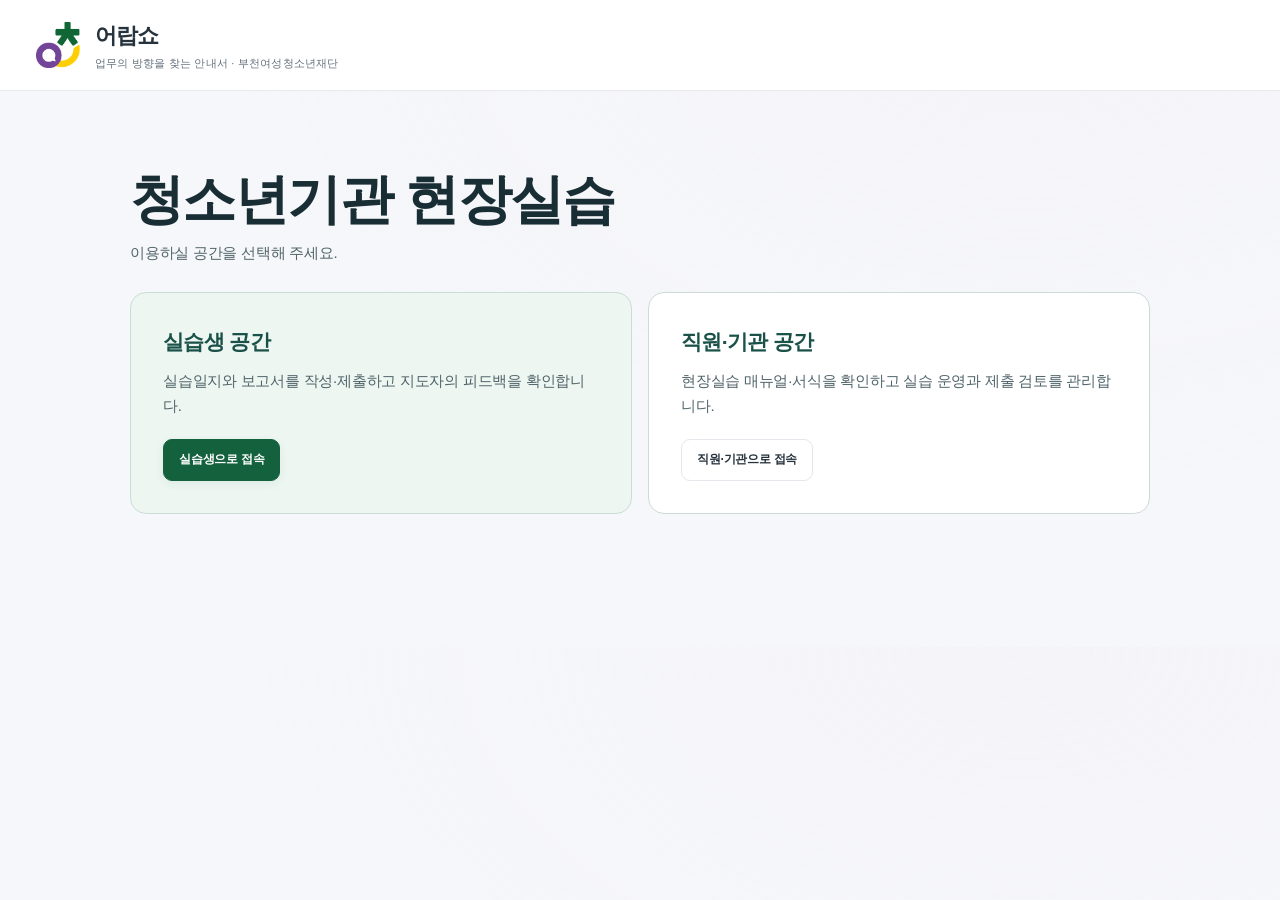
==== commit 441b6dd8: "실습생 전용 공간과 차수별 제출 검토 기능 추가" ====
--- a/index.html
+++ b/index.html
@@ -36,7 +36,43 @@
 .practice-prompt{white-space:pre-wrap;background:#f7f8f6;border:1px solid var(--line);border-radius:12px;padding:16px;max-height:55vh;overflow:auto;font-size:13px;line-height:1.6}
 .practice-note{border-left:4px solid var(--green);background:#eef5f0;padding:15px 17px;border-radius:0 10px 10px 0;margin:18px 0}
 @media(max-width:850px){.practice-summary{grid-template-columns:1fr}.practice-grid{grid-template-columns:1fr}.practice-route{grid-template-columns:1fr 1fr}.practice-detail-grid{grid-template-columns:1fr}}
-</style></head><body><a class="skip" href="#main">본문 바로가기</a><header><div class="top"><a class="brand" href="#home"><img class="brand-logo" src="[data-uri]" alt="부천여성청소년재단 로고"><div><strong>어랍쇼</strong><small>업무의 방향을 찾는 안내서 · 부천여성청소년재단</small></div></a><span class="mode">● 온라인 안내서</span></div></header><div class="wrap"><aside><p class="eyebrow">PRACTICE SUPPORT</p><nav aria-label="주 메뉴"><button data-nav="home" class="active"><span>⌂</span>어랍쇼 홈</button><button data-nav="manual"><span>⌕</span>매뉴얼 검색</button><button data-nav="practice"><span>▶</span>실습 진행</button><button data-nav="forms"><span>▤</span>서식 자료실</button><button data-nav="board"><span>☷</span>공지자료게시판</button><button data-nav="centers" aria-expanded="false" aria-controls="center-subnav"><span>⌂</span>내 실습기관</button><div id="center-subnav" class="center-subnav" aria-label="실습기관 선택"><button data-center="bucheon">부천시청소년센터</button><button data-center="women">부천여성청소년센터</button><button data-center="sanullim">산울림청소년센터</button><button data-center="sosa">소사청소년센터</button><button data-center="goriul">고리울청소년센터</button><button data-center="songnae">송내청소년센터</button></div><button data-nav="saved"><span>☆</span>내 즐겨찾기</button><button data-nav="workflow"><span>↗</span>업무 시작 안내</button><button data-nav="settings"><span>⚙</span>자료·백업 관리</button><button data-nav="admin" class="admin-nav"><span>⚿</span>담당자 관리 시스템</button></nav><div class="aside-note">
+</style><style>
+.text-small{font-size:.85em}.text-large{font-size:1.2em}.text-xlarge{font-size:1.45em}
+.align-center{text-align:center}.align-right{text-align:right}.align-justify{text-align:justify}
+</style>
+<link rel="stylesheet" href="manual-reading.css?v=1.5">
+<style>
+#entrance[hidden], #staff-guide[hidden], #entrance-link[hidden] { display: none !important; }
+#entrance { max-width: 1060px; margin: clamp(22px, 6vw, 88px) auto; padding: 0 20px 56px; }
+.entrance-intro { margin: 0 0 26px; }
+.entrance-intro h1 { font-size: clamp(2rem, 5vw, 3.35rem); line-height: 1.18; margin: 0 0 10px; color: #192d35; }
+.entrance-intro p, .entrance-option p { margin: 0; color: #50646a; }
+.entrance-options { display: grid; grid-template-columns: repeat(auto-fit,minmax(min(100%,295px),1fr)); gap: 16px; }
+.entrance-option { min-height: 220px; display: flex; align-items: flex-start; flex-direction: column; padding: clamp(20px, 4vw, 32px); border: 1px solid #cbdcd5; border-radius: 16px; background: #fff; }
+.entrance-option.trainee-entry { background: #edf6f1; }
+.entrance-option h2 { margin: 0 0 9px; color: #1a5148; }
+.entrance-option p { margin-bottom: 21px; }
+.entrance-option .btn { margin-top: auto; width: fit-content; text-decoration: none; }
+#entrance-link { text-decoration: none; white-space: nowrap; }
+@media (max-width: 460px) { .entrance-option { min-height: 180px; } #entrance-link { display: inline-flex; } }
+</style>
+</head><body><a class="skip" id="guide-skip" href="#entrance">본문 바로가기</a><header><div class="top"><a class="brand" href="#home"><img class="brand-logo" src="[data-uri]" alt="부천여성청소년재단 로고"><div><strong>어랍쇼</strong><small>업무의 방향을 찾는 안내서 · 부천여성청소년재단</small></div></a><a class="mode" id="entrance-link" href="./" hidden>접속 선택</a></div></header>
+<main id="entrance" tabindex="-1" aria-labelledby="entrance-title">
+  <div class="entrance-intro"><h1 id="entrance-title">청소년기관 현장실습</h1><p>이용하실 공간을 선택해 주세요.</p></div>
+  <div class="entrance-options">
+    <section class="entrance-option trainee-entry">
+      <h2>실습생 공간</h2>
+      <p>실습일지와 보고서를 작성·제출하고 지도자의 피드백을 확인합니다.</p>
+      <a class="btn primary" href="./trainee.html">실습생으로 접속</a>
+    </section>
+    <section class="entrance-option">
+      <h2>직원·기관 공간</h2>
+      <p>현장실습 매뉴얼·서식을 확인하고 실습 운영과 제출 검토를 관리합니다.</p>
+      <a class="btn" href="#home">직원·기관으로 접속</a>
+    </section>
+  </div>
+</main>
+<div class="wrap" id="staff-guide" hidden><aside><p class="eyebrow">PRACTICE SUPPORT</p><nav aria-label="주 메뉴"><button data-nav="home" class="active"><span>⌂</span>어랍쇼 홈</button><button data-nav="manual"><span>⌕</span>매뉴얼 검색</button><button data-nav="practice"><span>▶</span>실습 진행</button><button data-nav="forms"><span>▤</span>서식 자료실</button><button data-nav="board"><span>☷</span>공지자료게시판</button><button data-nav="centers" aria-expanded="false" aria-controls="center-subnav"><span>⌂</span>내 실습기관</button><div id="center-subnav" class="center-subnav" aria-label="실습기관 선택"><button data-center="bucheon">부천시청소년센터</button><button data-center="women">부천여성청소년센터</button><button data-center="sanullim">산울림청소년센터</button><button data-center="sosa">소사청소년센터</button><button data-center="goriul">고리울청소년센터</button><button data-center="songnae">송내청소년센터</button></div><button data-nav="saved"><span>☆</span>내 즐겨찾기</button><button data-nav="workflow"><span>↗</span>업무 시작 안내</button><button data-nav="settings"><span>⚙</span>자료·백업 관리</button><button data-nav="admin" class="admin-nav"><span>⚿</span>담당자 관리 시스템</button></nav><div class="aside-note">
 <strong>실습을 준비하는 모든 순간</strong>운영 기준부터 실습 서식까지,<br>필요한 자료를 한곳에서.<br><br>자료 기준 <b>V3.1</b><br>개정일 2026.11.26
 </div></aside>
 <main id="main" tabindex="-1"><section class="hero"><div class="eyebrow">어랍쇼 · 업무의 방향을 찾는 안내서</div><h1>처음 맡은 업무,<br>어디서부터 시작할까요?</h1><p class="sub">정답 하나보다, 판단할 수 있는 기준과 참고할 사례.<br>준비부터 마무리까지 필요한 문서·교육·담당 역할을 함께 찾아보세요.</p><div class="row" style="margin-top:22px"><button class="btn primary" data-stage="prepare">처음 맡으셨나요? 여기서 시작하세요 →</button><span class="hint">0/18개 항목 확인 · 현장실습 업무부터 안내합니다.</span></div><div class="search"><span aria-hidden="true">⌕</span><input id="search" aria-label="궁금한 기준이나 사례를 검색하세요" placeholder="궁금한 기준이나 사례를 검색하세요" value=""><button class="btn primary" id="searchBtn">검색</button></div></section><div class="sectionhead"><h2>업무의 흐름을 따라 살펴보세요</h2></div><p class="sub">순서대로 읽거나, 지금 필요한 단계부터 들어갈 수 있습니다.</p><div class="cards" style="margin-top:18px"><article class="card"><span class="badge">STEP 01 · 0/3 확인</span><h3>무엇을 준비하나요?</h3><p>기관의 여건과 지도체계를 먼저 확인하고, 운영 목적과 일정의 초안을 정하세요.</p><div class="actions"><button class="btn" data-stage="prepare">이 단계 살펴보기 →</button></div></article><article class="card"><span class="badge">STEP 02 · 0/3 확인</span><h3>어떤 절차로 진행하나요?</h3><p>모집 → 심사·선발 → 협약·계약 → 오리엔테이션 → 실습·슈퍼비전 → 평가·환류의 흐름을 잡으세요.</p><div class="actions"><button class="btn" data-stage="process">이 단계 살펴보기 →</button></div></article><article class="card"><span class="badge">STEP 03 · 0/3 확인</span><h3>어떤 문서를 작성하나요?</h3><p>문서의 번호보다 작성 목적과 시점을 먼저 확인하세요. 같은 내용을 중복 수집하지 않도록 기존 자료도 확인합니다.</p><div class="actions"><button class="btn" data-stage="documents">이 단계 살펴보기 →</button></div></article><article class="card"><span class="badge">STEP 04 · 0/3 확인</span><h3>어떤 교육을 해야 하나요?</h3><p>공통교육과 기관별 현장교육을 연결하고, 설명·참관·직접 참여·성찰이 이어지도록 구성하세요.</p><div class="actions"><button class="btn" data-stage="education">이 단계 살펴보기 →</button></div></article><article class="card"><span class="badge">STEP 05 · 0/3 확인</span><h3>누가 담당하면 좋을까요?</h3><p>담당자 지정은 준비 단계부터 필요합니다. 자격·경험·지도 가능 시간과 대체지도체계를 함께 검토하세요.</p><div class="actions"><button class="btn" data-stage="people">이 단계 살펴보기 →</button></div></article><article class="card"><span class="badge">STEP 06 · 0/3 확인</span><h3>어떻게 평가하고 마무리하나요?</h3><p>중간평가는 후반기 지도 조정에, 최종평가는 성장 확인과 다음 운영의 개선에 활용하세요.</p><div class="actions"><button class="btn" data-stage="finish">이 단계 살펴보기 →</button></div></article></div><div class="sectionhead"><h2>기준·사례·도구 바로 찾기</h2></div><div class="row"><button class="btn" data-nav="manual">매뉴얼 23개 장</button><button class="btn" data-nav="forms">서식 43종 안내 · HWPX 11종</button><button class="btn" data-cases="true">직원들의 운영 사례</button></div><p class="bottom-note">「어랍쇼」는 업무를 처음 맡은 직원이 방향을 찾고 기관 여건에 맞게 판단하도록 돕습니다. 현재는 현장실습 업무를 안내하며, 운영 기준과 사례를 구분해 활용합니다.</p><footer><span>부천여성청소년재단 · 어랍쇼 · 청소년기관 현장실습 안내서</span>
@@ -75,7 +111,46 @@
 
 function forms(){let catalog=DATA.catalog.filter(d=>match(d.title+' '+d.text));let found=formData.filter(f=>(filter==='전체'||f.category===filter)&&match(f.title+' '+f.id+' '+f.text));return head('FORM LIBRARY','서식 자료실','원본 배치를 맞춘 글상자 서식입니다. 배포 ZIP의 fonts 폴더에 있는 Noto Forms KR 글꼴 2개를 설치한 뒤 한글에서 열어 주세요.')+`<div class="toolbar">${searchBox('서식명 또는 내용 검색')}<a class="btn" href="${DATA.formsSource}" target="_blank" rel="noopener">Google Docs 원본 ↗</a></div>`+chips(['전체','모집·협약','실습 운영','평가·수료'])+`<div class="results-meta">전체 11종 중 ${found.length}종</div><div class="cards">${found.map(formCard).join('')}</div>`+(found.length?'':'<div class="empty">검색 결과가 없습니다. 다른 검색어를 입력해 주세요.</div>')+`<div class="sectionhead"><h2>매뉴얼 표준서식 연결 안내</h2></div><p class="hint">매뉴얼 01~43번과 별도 서식 모음 3-1~3-11번은 서로 다른 번호 체계입니다. 아래 관련 서식을 확인해 주세요. 이 목록은 상단 분류 필터와 별개이며 검색어로 검색됩니다.</p>${documentList(catalog.map(d=>d.number))}`}
 function getSections(){return window.EORAPSHOW_MANUAL?.sections||sections}
-function manual(){let list=getSections(); if(currentManual){let m=list.find(x=>x.id===currentManual);if(!m){currentManual=null;return manual()}return head('PRACTICE MANUAL','매뉴얼 읽기','운영 기준과 실무 사례를 목차별로 확인하세요.')+`<div class="article-tools" style="margin-bottom:18px"><button class="btn" id="backSearch">← 검색·목록</button><a class="btn" href="${DATA.manualSource}" target="_blank" rel="noopener">Google Docs 원본 ↗</a><button class="btn" id="print">인쇄</button></div><div class="manual-layout"><div class="toc" aria-label="매뉴얼 목차">${list.map(x=>`<button class="${x.id===m.id?'active':''}" data-manual="${x.id}">${esc(x.title)}</button>`).join('')}</div><article class="article">${star(m.id)}<span class="badge">${m.group}</span><h2>${esc(m.title)}</h2><div class="prose">${linkedManual(m.text)}</div></article></div>`}let found=list.filter(m=>(filter==='전체'||m.group===filter)&&match(m.title+' '+m.text));return head('PRACTICE MANUAL','매뉴얼 검색','운영 기준과 사례의 본문 전체를 검색합니다. 띄어 쓴 검색어는 모두 포함한 장을 찾습니다.')+`<div class="toolbar">${searchBox('예: 슈퍼비전, 출근부, 안전, 실습시간')}<a class="btn source-link" href="${DATA.manualSource}" target="_blank" rel="noopener">Google Docs 원본 ↗</a></div>`+chips(['전체','운영 기준','운영 실무편'])+`<div class="results-meta" role="status">${query?'검색 결과':'전체 목차'} ${found.length}개 장 · 자료 기준 ${esc(
+function manualToc(chapters, activeId) {
+  const groupTitles = new Map([
+    ['운영 기준', 'Ⅰ. 현장실습 운영 기준'],
+    ['운영 실무편', 'Ⅱ. 현장실습 운영 실무편']
+  ]);
+  const groups = new Map();
+  for (const chapter of chapters) {
+    if (!groups.has(chapter.group)) groups.set(chapter.group, []);
+    groups.get(chapter.group).push(chapter);
+  }
+  return [...groups].map(([group, items]) => `
+    <div class="manual-toc-group">
+      <p class="manual-toc-label">${esc(groupTitles.get(group) || group)}</p>
+      ${items.map(chapter => `<button class="${chapter.id === activeId ? 'active' : ''}"
+        ${chapter.id === activeId ? 'aria-current="true"' : ''} data-manual="${esc(chapter.id)}">${esc(chapter.title)}</button>`).join('')}
+    </div>`).join('');
+}
+function manual(){
+  const list = getSections();
+  if (currentManual) {
+    const chapter = list.find(item => item.id === currentManual);
+    if (!chapter) { currentManual = null; return manual(); }
+    const html = chapter.html || window.EORAPSHOW_MANUAL_LAYOUT?.render(chapter.id, chapter.text);
+    const rich = html && window.EORAPSHOW_RENDER_MANUAL_HTML?.(html);
+    return head('PRACTICE MANUAL','매뉴얼 읽기','운영 기준과 실무 사례를 목차별로 확인하세요.') + `
+      <div class="article-tools" style="margin-bottom:18px">
+        <button class="btn" id="backSearch">← 검색·목록</button>
+        <a class="btn" href="${DATA.manualSource}" target="_blank" rel="noopener">Google Docs 원본 ↗</a>
+        <button class="btn" id="print">인쇄</button>
+      </div>
+      <div class="manual-layout">
+        <div class="toc manual-toc" role="navigation" aria-label="매뉴얼 목차">${manualToc(list, chapter.id)}</div>
+        <article class="article manual-article">
+          ${star(chapter.id)}<span class="badge">${esc(chapter.group)}</span>
+          <h2 class="manual-chapter-title">${esc(chapter.title)}</h2>
+          <div class="prose${rich ? ' manual-rich' : ''}">${rich || linkedManual(chapter.text)}</div>
+        </article>
+      </div>`;
+  }
+  let found=list.filter(m=>(filter==='전체'||m.group===filter)&&match(m.title+' '+m.text));return head('PRACTICE MANUAL','매뉴얼 검색','운영 기준과 사례의 본문 전체를 검색합니다. 띄어 쓴 검색어는 모두 포함한 장을 찾습니다.')+`<div class="toolbar">${searchBox('예: 슈퍼비전, 출근부, 안전, 실습시간')}<a class="btn source-link" href="${DATA.manualSource}" target="_blank" rel="noopener">Google Docs 원본 ↗</a></div>`+chips(['전체','운영 기준','운영 실무편'])+`<div class="results-meta" role="status">${query?'검색 결과':'전체 목차'} ${found.length}개 장 · 자료 기준 ${esc(
 state.manualVersion||'V3.1'
 )}</div>`+found.map(m=>{let pos=m.text.toLowerCase().indexOf(query.trim().split(/\s+/)[0].toLowerCase()),start=Math.max(0,pos-60),snippet=m.text.slice(start,start+180);return `<button class="result" data-manual="${m.id}"><span class="badge">${m.group}</span><h3>${highlight(m.title)}</h3><p>${start?'…':''}${highlight(snippet)}${m.text.length>start+180?'…':''}</p></button>`}).join('')+(found.length?'':'<div class="empty">일치하는 내용이 없습니다. 짧은 단어로 다시 검색해 보세요.</div>')}
 function sortedPosts(){return [...state.posts].sort((a,b)=>Number(b.pinned)-Number(a.pinned)||b.date.localeCompare(a.date))}
@@ -114,6 +189,43 @@
 {id:'report-session',area:'가치',title:'실습보고회 및 평가',subtitle:'배움과 변화의 공유',kind:'기관별',type:'발표·성찰',owner:'기관장·관리자·지도자',summary:'결과 나열보다 무엇을 보고·배우고·어떻게 달라졌는지를 중심으로 실습경험을 공유합니다.',activity:'최종 실습발표 및 동료 피드백',materials:'실습보고서, 발표자료, 평가표'}
 ];
 
+
+const practiceStaffTypeLabels={
+  practice_lead:"실습총괄",manager:"관리자",program_staff:"사업담당자",admin_staff:"행정담당자",
+  specialist:"전문분야 담당자",hr_staff:"인사·채용 담당자",practice_supervisor:"실습지도자",external_expert:"외부전문가"
+};
+function practiceStaffTypes(c){
+  const m={
+    orientation:["practice_lead","manager"],communication:["practice_supervisor"],
+    policy:["program_staff","manager"],"policy-analysis":["program_staff","manager"],
+    "guidance-1":["program_staff"],"guidance-2":["program_staff"],
+    "activity-wood":["specialist"],"activity-digital":["specialist"],
+    "program-plan":["program_staff"],promotion:["program_staff"],certification:["program_staff"],evaluation:["program_staff","manager"],
+    "admin-doc":["admin_staff"],budget:["admin_staff"],report:["admin_staff","manager"],issue:["program_staff"],
+    equipment:["specialist"],"institution-analysis":["manager"],visit:["practice_supervisor","program_staff"],
+    meeting:["manager","practice_supervisor"],fieldwork:["program_staff"],
+    role:["practice_supervisor","manager"],career:["hr_staff","manager"],
+    "mid-1":["practice_supervisor","practice_lead"],"mid-2":["practice_supervisor","practice_lead"],
+    final:["practice_supervisor","practice_lead"],"report-session":["manager","practice_supervisor"]
+  };
+  return m[c.id]||["program_staff"];
+}
+function practiceSpecialties(c){
+  const m={
+    orientation:["기관운영","실습운영"],communication:["실습지도","관계형성"],policy:["청소년정책","기획"],
+    "policy-analysis":["청소년정책","정책분석"],"guidance-1":["참여·자치"],"guidance-2":["방과후아카데미"],
+    "activity-wood":["목공·가죽"],"activity-digital":["3D·드론"],"program-plan":["프로그램기획"],
+    promotion:["홍보·모집"],certification:["인증제"],evaluation:["성과평가"],"admin-doc":["공문서","문서관리"],
+    budget:["예산·회계"],report:["보고서작성"],issue:["지역사회","퍼실리테이션"],equipment:["기자재","안전"],
+    "institution-analysis":["기관운영","기획"],visit:["기관분석","현장학습"],meeting:["조직운영","회의"],
+    fieldwork:["현장사업 운영"],role:["직업윤리","슈퍼비전"],career:["인사·채용","면접"],
+    "mid-1":["평가","슈퍼비전"],"mid-2":["평가","진로"],final:["종결평가","슈퍼비전"],"report-session":["발표","성찰"]
+  };
+  return m[c.id]||[];
+}
+function practiceStaffTypeText(c){return practiceStaffTypes(c).map(x=>practiceStaffTypeLabels[x]||x).join(" / ")}
+function practiceSpecialtyText(c){return practiceSpecialties(c).join(", ")}
+
 function practicePrompt(course){
 return `당신은 청소년기관 현장실습 교육과정을 설계하는 교육기획 전문가이자 청소년지도사 현장실습 슈퍼바이저입니다.
 
@@ -122,7 +234,9 @@
 교육영역: ${course.area}
 교육대상: 청소년지도사 2급 자격과정 현장실습생
 권장 교육방식: ${course.type}
-권장 담당자 유형: ${course.owner}
+권장 담당자 유형: ${practiceStaffTypeText(course)}
+필수·우선 전문분야: ${practiceSpecialtyText(course)}
+현장 참고: ${course.owner}
 기관 특성: [기관의 주요 기능 및 특성화사업 입력]
 교육시간: [배정시간 입력]
 교육인원: [인원 입력]
@@ -136,7 +250,7 @@
 
 [반드시 작성할 결과물]
 1. 교육목표 3~5개
-2. 적정 강의담당자: 권장 직무·업무경험·전문성·경력수준·단독/공동강의 여부
+2. 적정 강의담당자: 담당자 유형·전문분야·총 근무경력·청소년분야 근무경력·현 기관 근무경력·관련업무 담당경력·최근 담당시기·강의경험·단독/공동강의 여부. 총 경력보다 관련업무 담당경력을 우선하여 판단할 것
 3. 권장 교육방식과 선정 이유
 4. 시간별 운영안: 시간 / 단계 / 내용 / 진행방법 / 담당자 역할 / 실습생 활동 / 준비물
 5. PPT 강의안: 슬라이드 번호 / 제목 / 핵심내용 / 현장사례 / 추천 시각자료 / 발표자 노트
@@ -156,7 +270,7 @@
 }
 
 function practiceCard(c){
-return `<article class="practice-card"><div class="practice-top"><div><span class="practice-area ${c.area}">${c.area}</span> <span class="practice-kind">${esc(c.kind)}</span><h3>${esc(c.title)}</h3><p>${esc(c.subtitle)}</p></div></div><p>${esc(c.summary)}</p><div class="practice-meta"><span>권장 방식<br><b>${esc(c.type)}</b></span><span>담당자 유형<br><b>${esc(c.owner)}</b></span></div><div class="actions"><button class="btn primary" data-course="${c.id}">과목 준비하기 →</button></div></article>`;
+return `<article class="practice-card"><div class="practice-top"><div><span class="practice-area ${c.area}">${c.area}</span> <span class="practice-kind">${esc(c.kind)}</span><h3>${esc(c.title)}</h3><p>${esc(c.subtitle)}</p></div></div><p>${esc(c.summary)}</p><div class="practice-meta"><span>권장 방식<br><b>${esc(c.type)}</b></span><span>담당자 유형<br><b>${esc(practiceStaffTypeText(c))}</b></span><span>전문분야<br><b>${esc(practiceSpecialtyText(c))}</b></span><span>경력 우선순위<br><b>관련업무 담당경력 우선</b></span></div><div class="actions"><button class="btn primary" data-course="${c.id}">과목 준비하기 →</button></div></article>`;
 }
 
 function practice(){
@@ -178,7 +292,7 @@
 <p>${esc(c.summary)}</p>
 <div class="practice-detail-grid">
 <div class="practice-detail"><h3>강의 개요</h3><ul><li>권장 진행방식: ${esc(c.type)}</li><li>권장 담당자: ${esc(c.owner)}</li><li>전체 현장실습 과정과 연결해 현장사례 중심으로 운영</li></ul></div>
-<div class="practice-detail"><h3>담당자 지정 기준</h3><ul><li>직급보다 관련 업무경험과 실제 전문성 우선</li><li>실제 사례와 문서를 설명할 수 있는 직원 우선</li><li>필요 시 관리자+실무자 공동강의 권장</li></ul></div>
+<div class="practice-detail"><h3>담당자 지정 기준</h3><ul><li>담당자 유형: ${esc(practiceStaffTypeText(c))}</li><li>전문분야: ${esc(practiceSpecialtyText(c))}</li><li>우선순위: 관련업무 담당경력 → 전문분야 적합성 → 최근 담당시기 → 실제 사례 보유 → 강의경험 → 총 근무경력</li><li>필요 시 관리자+실무자 공동강의 권장</li></ul></div>
 <div class="practice-detail"><h3>실습생 활동</h3><p>${esc(c.activity)}</p></div>
 <div class="practice-detail"><h3>준비자료</h3><p>${esc(c.materials)}</p></div>
 <div class="practice-detail"><h3>PPT 구성 원칙</h3><ul><li>왜 필요한가 → 핵심개념 → 실제 기관 사례</li><li>잘된 사례·어려웠던 사례 → 참여활동</li><li>현장 주의점 → 성찰질문 → 핵심 메시지</li></ul></div>
@@ -290,9 +404,27 @@
 function personAttachmentView(id){if(!adminUnlocked)return;let p=peopleData().find(p=>p.id===id);if(!p)return;showDialog(dialogHead(p.name+' · 첨부자료')+`<p class="hint">${esc(adminCenterName(p.center))} · ${esc(cohortName(p.cohort))}</p><div class="filelist">${(p.files||[]).map((f,i)=>`<button class="btn" data-person-file="${p.id}" data-index="${i}">↓ [${esc(f.kind)}] ${esc(f.name)} (${Math.ceil(f.size/1024)}KB)</button>`).join('')||'<p>등록된 첨부가 없습니다.</p>'}</div>`)}
 document.addEventListener('click',async e=>{let b=e.target.closest('button');if(!b||!adminUnlocked)return;let d=b.dataset;if(b.id==='manageCohorts')cohortManager();else if(b.id==='addCohort')cohortEditor();else if(d.cohortEdit)cohortEditor(d.cohortEdit);else if(d.cohortDelete){if(peopleData().some(p=>p.cohort===d.cohortDelete)||cohortDocs().some(p=>p.cohort===d.cohortDelete))return $('#cohortManagerMessage').textContent='연결된 인원·명단 자료가 있어 삭제할 수 없습니다. 먼저 다른 차수로 이동하거나 자료를 정리하세요.';if(await askConfirm('이 차수를 삭제하시겠습니까?')){if(!adminUnlocked)return;let n=structuredClone(state);n.adminCohorts=cohortData().filter(c=>c.id!==d.cohortDelete);if(persist(n)){if(adminCohort===d.cohortDelete)adminCohort='all';render();cohortManager()}}}else if(b.id==='addCohortDocument')cohortDocumentEditor();else if(d.personAttachments)personAttachmentView(d.personAttachments);else if(d.personFile||d.cohortFile){let f=d.personFile?peopleData().find(p=>p.id===d.personFile)?.files?.[+d.index]:cohortDocs().find(p=>p.id===d.cohortFile)?.files?.[+d.index];if(f)download(f.name,binary64(f.data),'application/octet-stream')}else if(d.cohortDocDelete){if(await askConfirm('이 차수 명단 자료와 첨부파일을 삭제하시겠습니까?')){if(!adminUnlocked)return;let n=structuredClone(state);n.adminCohortDocuments=cohortDocs().filter(p=>p.id!==d.cohortDocDelete);if(persist(n)){render();toast('명단 자료를 삭제했습니다.')}}}});
 
-window.addEventListener('hashchange',()=>{let p=location.hash.slice(1);if(['home','workflow','practice','forms','manual','centers','board','saved','settings','admin'].includes(p)&&p!==page)navigate(p)});
+function updateEntrance() {
+  const entrance = !location.hash || location.hash === '#entrance';
+  $('#entrance').hidden = !entrance;
+  $('#staff-guide').hidden = entrance;
+  $('#entrance-link').hidden = entrance;
+  $('#guide-skip').href = entrance ? '#entrance' : '#main';
+  if (entrance && $('#modal').open) {
+    $('#modal').close();
+    adminUnlocked = false;
+  }
+}
+window.addEventListener('hashchange',()=>{
+  updateEntrance();
+  let p=location.hash.slice(1);
+  if(['home','workflow','practice','forms','manual','centers','board','saved','settings','admin'].includes(p)&&p!==page)navigate(p);
+});
+updateEntrance();
 page=['home','workflow','practice','forms','manual','centers','board','saved','settings','admin'].includes(location.hash.slice(1))?location.hash.slice(1):'home';render();
 </script>
 <script src="supabase-config.js"></script>
-<script src="manual-online.js"></script>
+<script src="dompurify.min.js?v=1.4"></script>
+<script src="manual-layout.js?v=1.5"></script>
+<script src="manual-online.js?v=1.5"></script>
 </body></html>
--- a/manual-reading.css
+++ b/manual-reading.css
@@ -0,0 +1,142 @@
+/* 매뉴얼 읽기, 담당자 편집, 인쇄의 공통 서식 */
+@counter-style manual-circled {
+  system: fixed;
+  symbols: "①" "②" "③" "④" "⑤" "⑥" "⑦" "⑧" "⑨" "⑩"
+           "⑪" "⑫" "⑬" "⑭" "⑮" "⑯" "⑰" "⑱" "⑲" "⑳";
+  suffix: " ";
+  fallback: decimal;
+}
+
+.manual-toc-group + .manual-toc-group {
+  margin-block-start: .9rem;
+  padding-block-start: .75rem;
+  border-block-start: 1px solid #d1e0d8;
+}
+
+.manual-toc .manual-toc-label {
+  margin: 0 0 .25rem;
+  padding-inline: .5rem;
+  color: #164e47;
+  font-size: .92rem;
+  line-height: 1.55;
+  font-weight: 700;
+}
+
+.manual-toc button {
+  font-size: .875rem;
+  line-height: 1.5;
+}
+
+.manual-article .manual-chapter-title {
+  margin: .75rem 0 1.45rem;
+  color: #183e36;
+  font-size: clamp(1.35rem, 1.12rem + .7vw, 1.85rem);
+  line-height: 1.4;
+  word-break: keep-all;
+  overflow-wrap: anywhere;
+}
+
+.prose.manual-rich {
+  white-space: normal;
+  color: #263f39;
+  font-size: 1.025rem;
+  line-height: 1.8;
+  overflow-wrap: anywhere;
+  word-break: keep-all;
+}
+
+:is(.manual-rich, .rich-surface, .rich-preview) p { margin: .65em 0; }
+
+:is(.manual-rich, .rich-surface, .rich-preview) :is(h2, h3, h4, h5, h6) {
+  color: #164e47;
+  font-weight: 700;
+  line-height: 1.45;
+  margin: 1.35em 0 .45em;
+  overflow-wrap: anywhere;
+}
+
+:is(.manual-rich, .rich-surface, .rich-preview) h2 { font-size: 1.43rem; }
+:is(.manual-rich, .rich-surface, .rich-preview) h3 {
+  border-block-end: 1px solid #c9dbd1;
+  padding-block-end: .32em;
+  font-size: 1.24rem;
+}
+:is(.manual-rich, .rich-surface, .rich-preview) h4 { font-size: 1.12rem; }
+:is(.manual-rich, .rich-surface, .rich-preview) h5 { font-size: 1.02rem; }
+:is(.manual-rich, .rich-surface, .rich-preview) h6 { font-size: .95rem; }
+
+.manual-rich > :first-child { margin-block-start: 0; }
+
+:is(.manual-rich, .rich-surface, .rich-preview) :is(ul, ol) {
+  margin: .45em 0 .95em;
+  padding-inline-start: 1.65em;
+}
+:is(.manual-rich, .rich-surface, .rich-preview) ol { list-style-type: manual-circled; }
+:is(.manual-rich, .rich-surface, .rich-preview) li + li { margin-block-start: .12em; }
+:is(.manual-rich, .rich-surface, .rich-preview) ol > li::marker { color: #176456; font-weight: 700; }
+:is(.manual-rich, .rich-surface, .rich-preview) li :is(ul, ol) { margin-block: .18em .35em; }
+
+:is(.manual-rich, .rich-surface, .rich-preview) :is(blockquote, .manual-note) {
+  margin: 1em 0;
+  padding: .65em .85em;
+  border-inline-start: 3px solid #176456;
+  background: #edf6f1;
+}
+
+.manual-rich .manual-table-scroll {
+  max-inline-size: 100%;
+  overflow-x: auto;
+  margin-block: .85rem 1.3rem;
+}
+.manual-rich .manual-table-scroll--wide table { min-inline-size: 42rem; }
+.manual-rich .manual-table-scroll:focus-visible { outline: 2px solid #176456; outline-offset: -2px; }
+
+:is(.manual-rich, .rich-surface, .rich-preview) table {
+  inline-size: 100%;
+  border-collapse: collapse;
+  margin-block: .85rem 1.3rem;
+  font-size: .945em;
+  line-height: 1.6;
+}
+.manual-rich .manual-table-scroll table { margin: 0; }
+
+:is(.manual-rich, .rich-surface, .rich-preview) :is(th, td) {
+  border: 1px solid #9eb3a7;
+  padding: .48rem .62rem;
+  vertical-align: top;
+  text-align: start;
+  overflow-wrap: anywhere;
+}
+:is(.manual-rich, .rich-surface, .rich-preview) thead th {
+  color: #113e35;
+  background: #e3f0e8;
+  font-weight: 700;
+}
+:is(.manual-rich, .rich-surface, .rich-preview) tbody th[scope="row"] {
+  color: #234e43;
+  font-weight: 600;
+}
+:is(.manual-rich, .rich-surface, .rich-preview) tbody tr:nth-child(even) { background: #f6faf7; }
+:is(.manual-rich, .rich-surface, .rich-preview) :is(th, td) > :first-child { margin-block-start: 0; }
+:is(.manual-rich, .rich-surface, .rich-preview) :is(th, td) > :last-child { margin-block-end: 0; }
+:is(.manual-rich, .rich-surface, .rich-preview) .align-center { text-align: center; }
+:is(.manual-rich, .rich-surface, .rich-preview) .align-right { text-align: right; }
+:is(.manual-rich, .rich-surface, .rich-preview) .align-justify { text-align: justify; }
+
+@media (max-width: 600px) {
+  .manual-article { padding-inline: 1rem; }
+  .prose.manual-rich { font-size: 1rem; }
+  .manual-rich :is(th, td) { padding: .42rem; }
+}
+
+@media print {
+  .manual-layout { display: block; }
+  .manual-article .manual-chapter-title { color: #172520; font-size: 16pt; }
+  .prose.manual-rich { color: #172520; font-size: 10.5pt; line-height: 1.55; }
+  .manual-rich :is(h2, h3, h4, h5, h6) { break-after: avoid; }
+  .manual-rich .manual-table-scroll { overflow: visible; }
+  .manual-rich .manual-table-scroll--wide table { min-inline-size: 0; table-layout: fixed; }
+  .manual-rich :is(th, td) { border: .5pt solid #73857b; }
+  .manual-rich thead { display: table-header-group; }
+  .manual-rich tr { break-inside: avoid; }
+}
